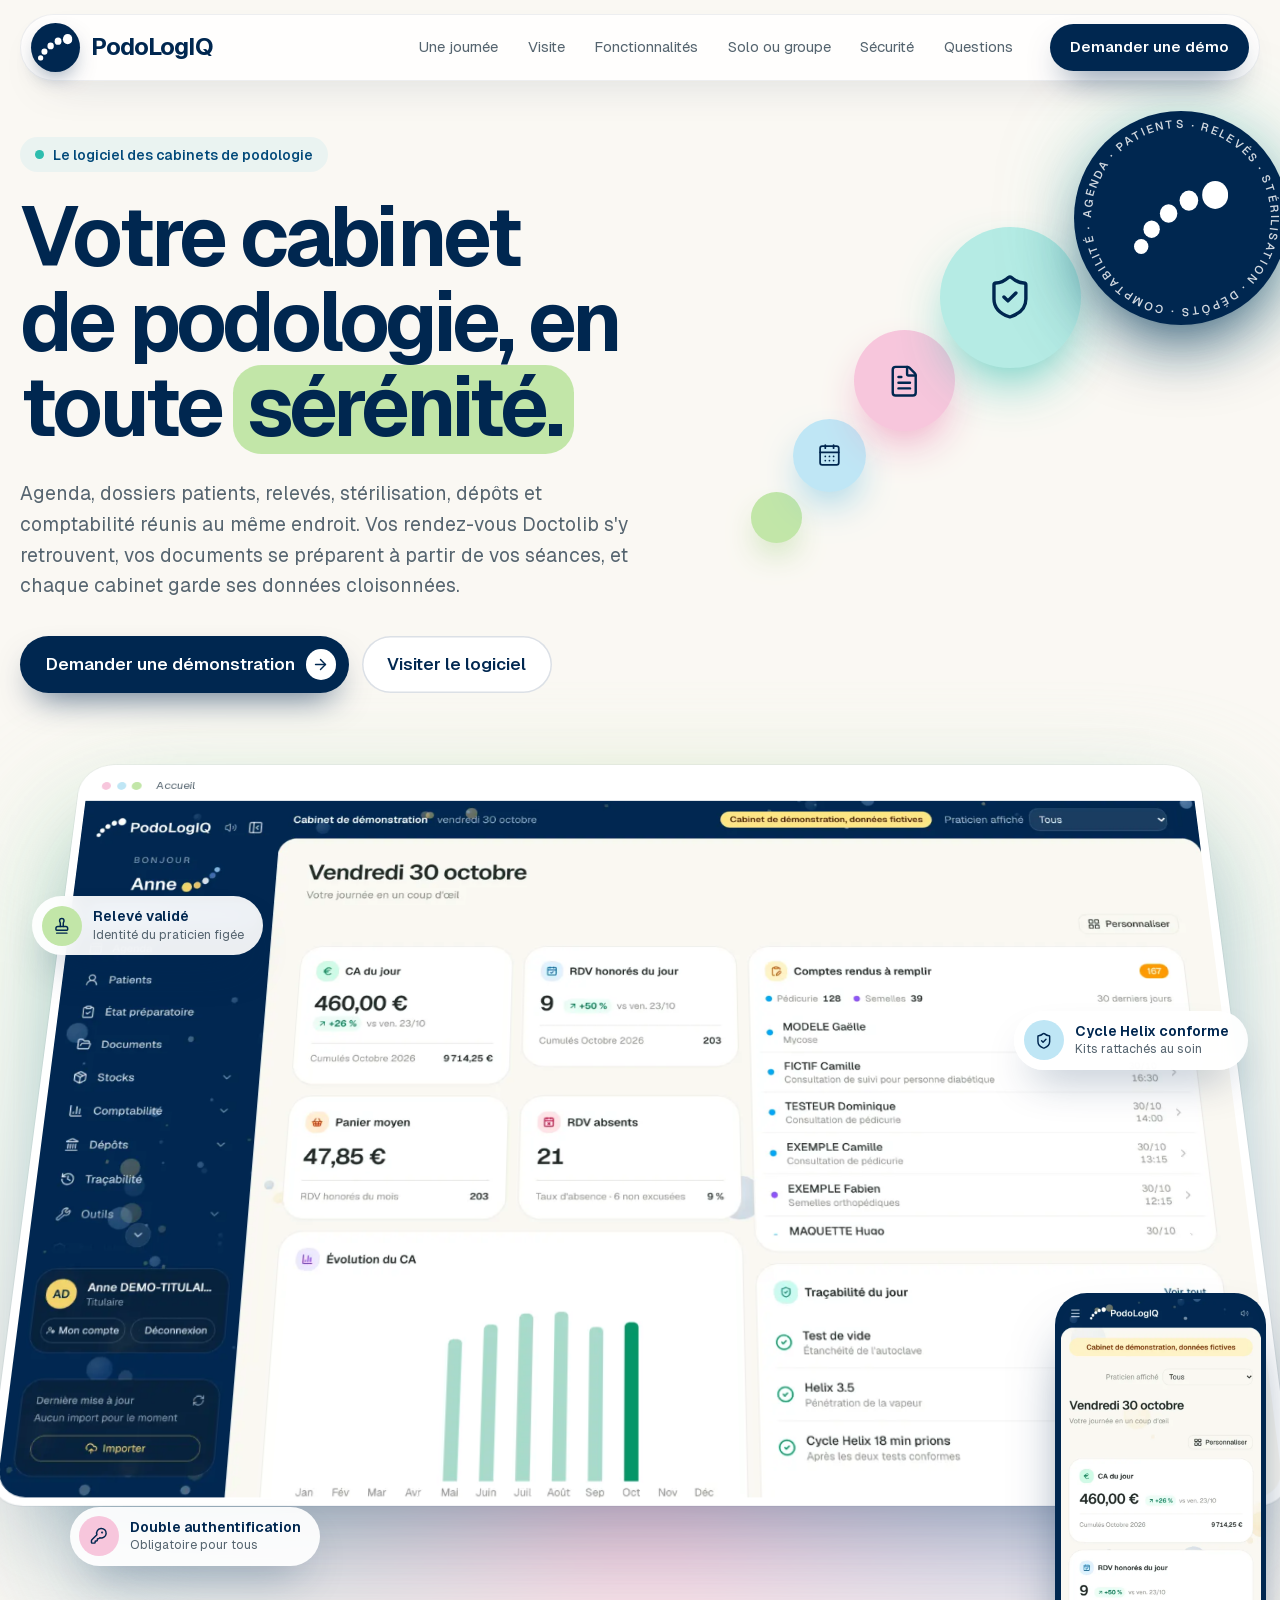
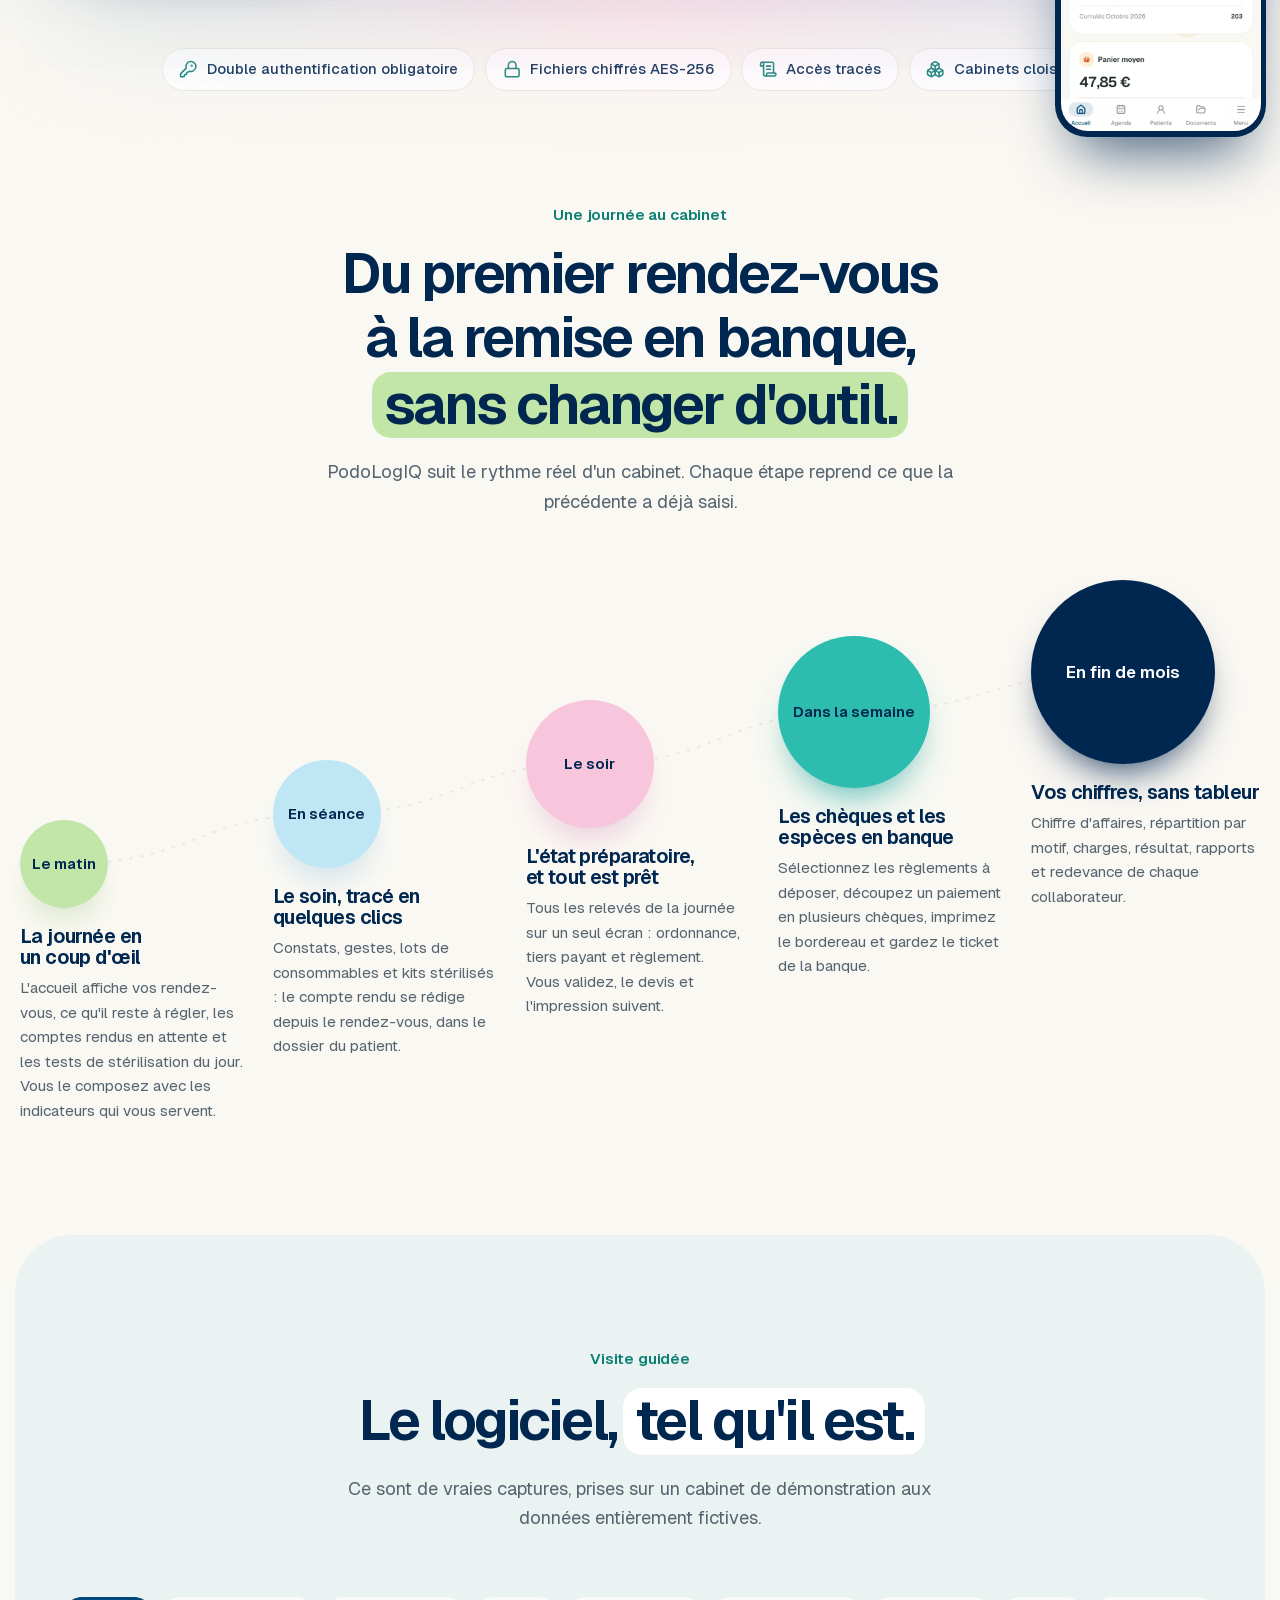
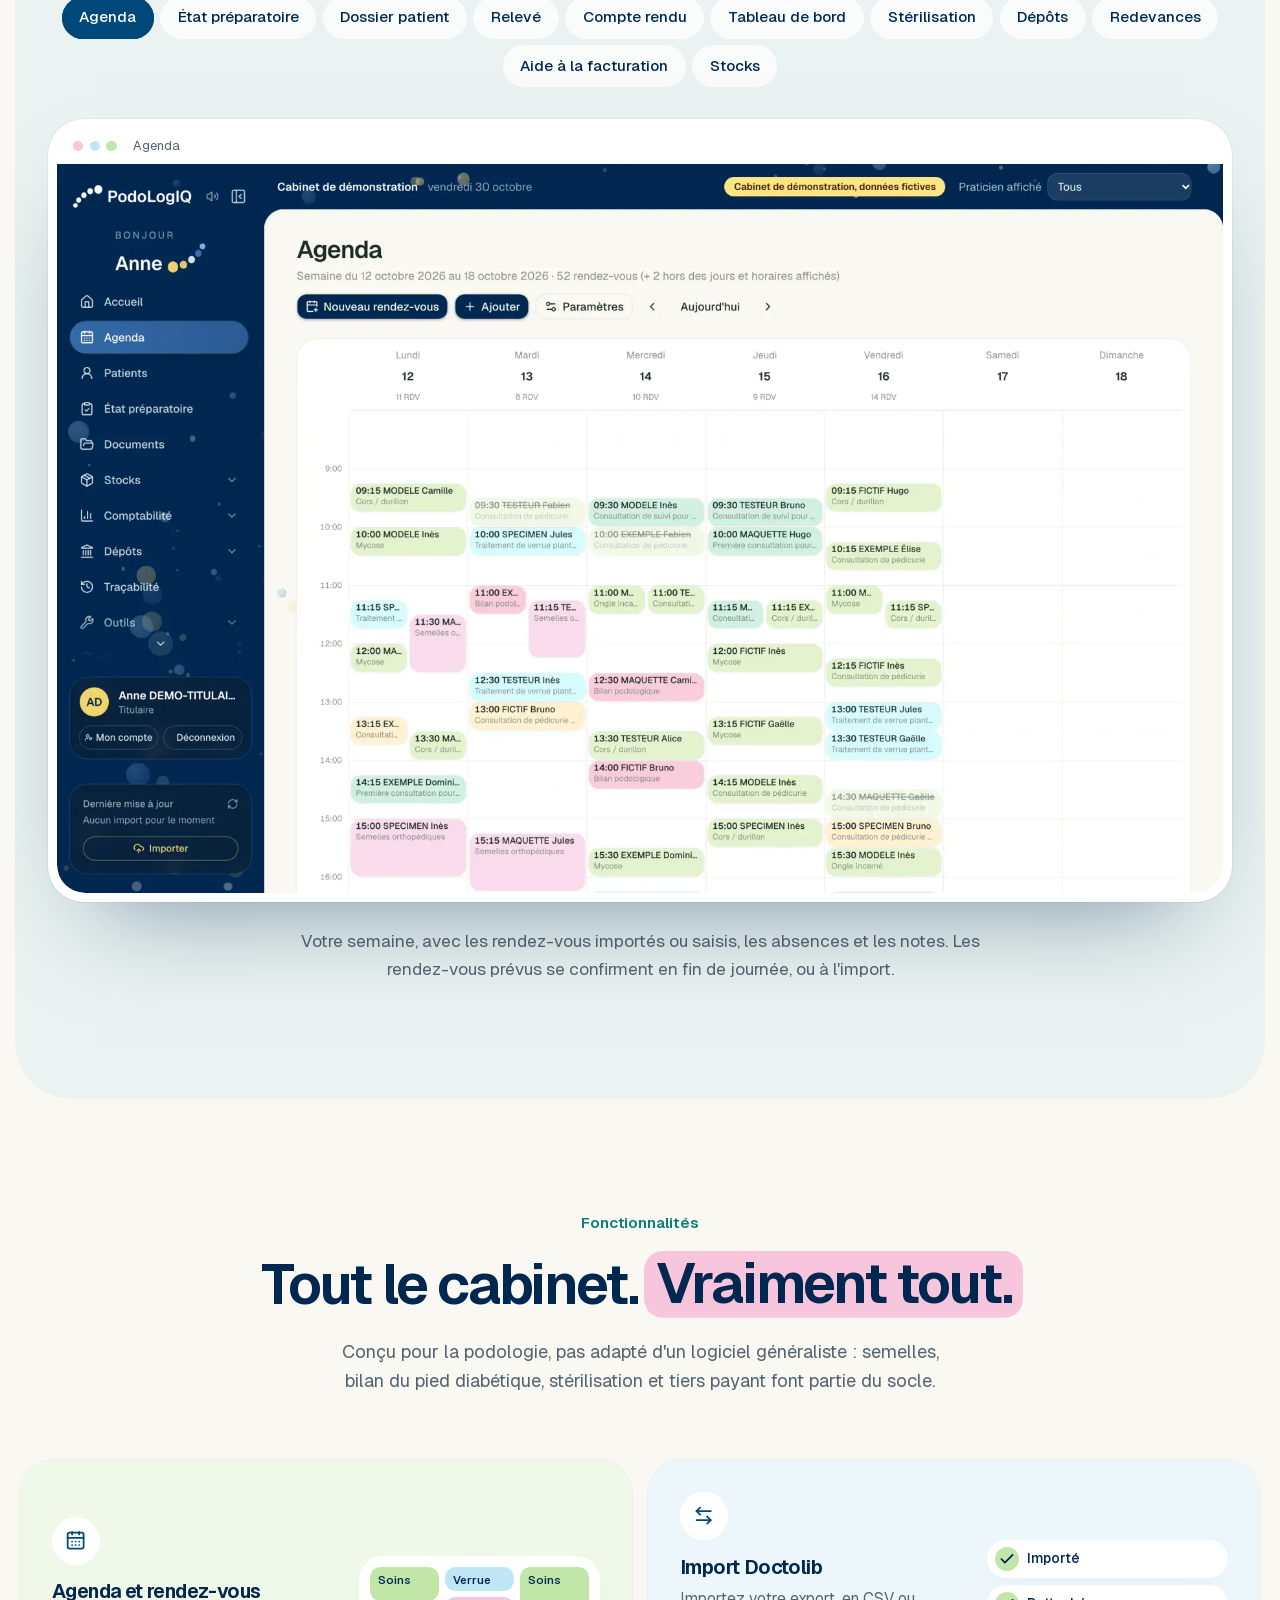
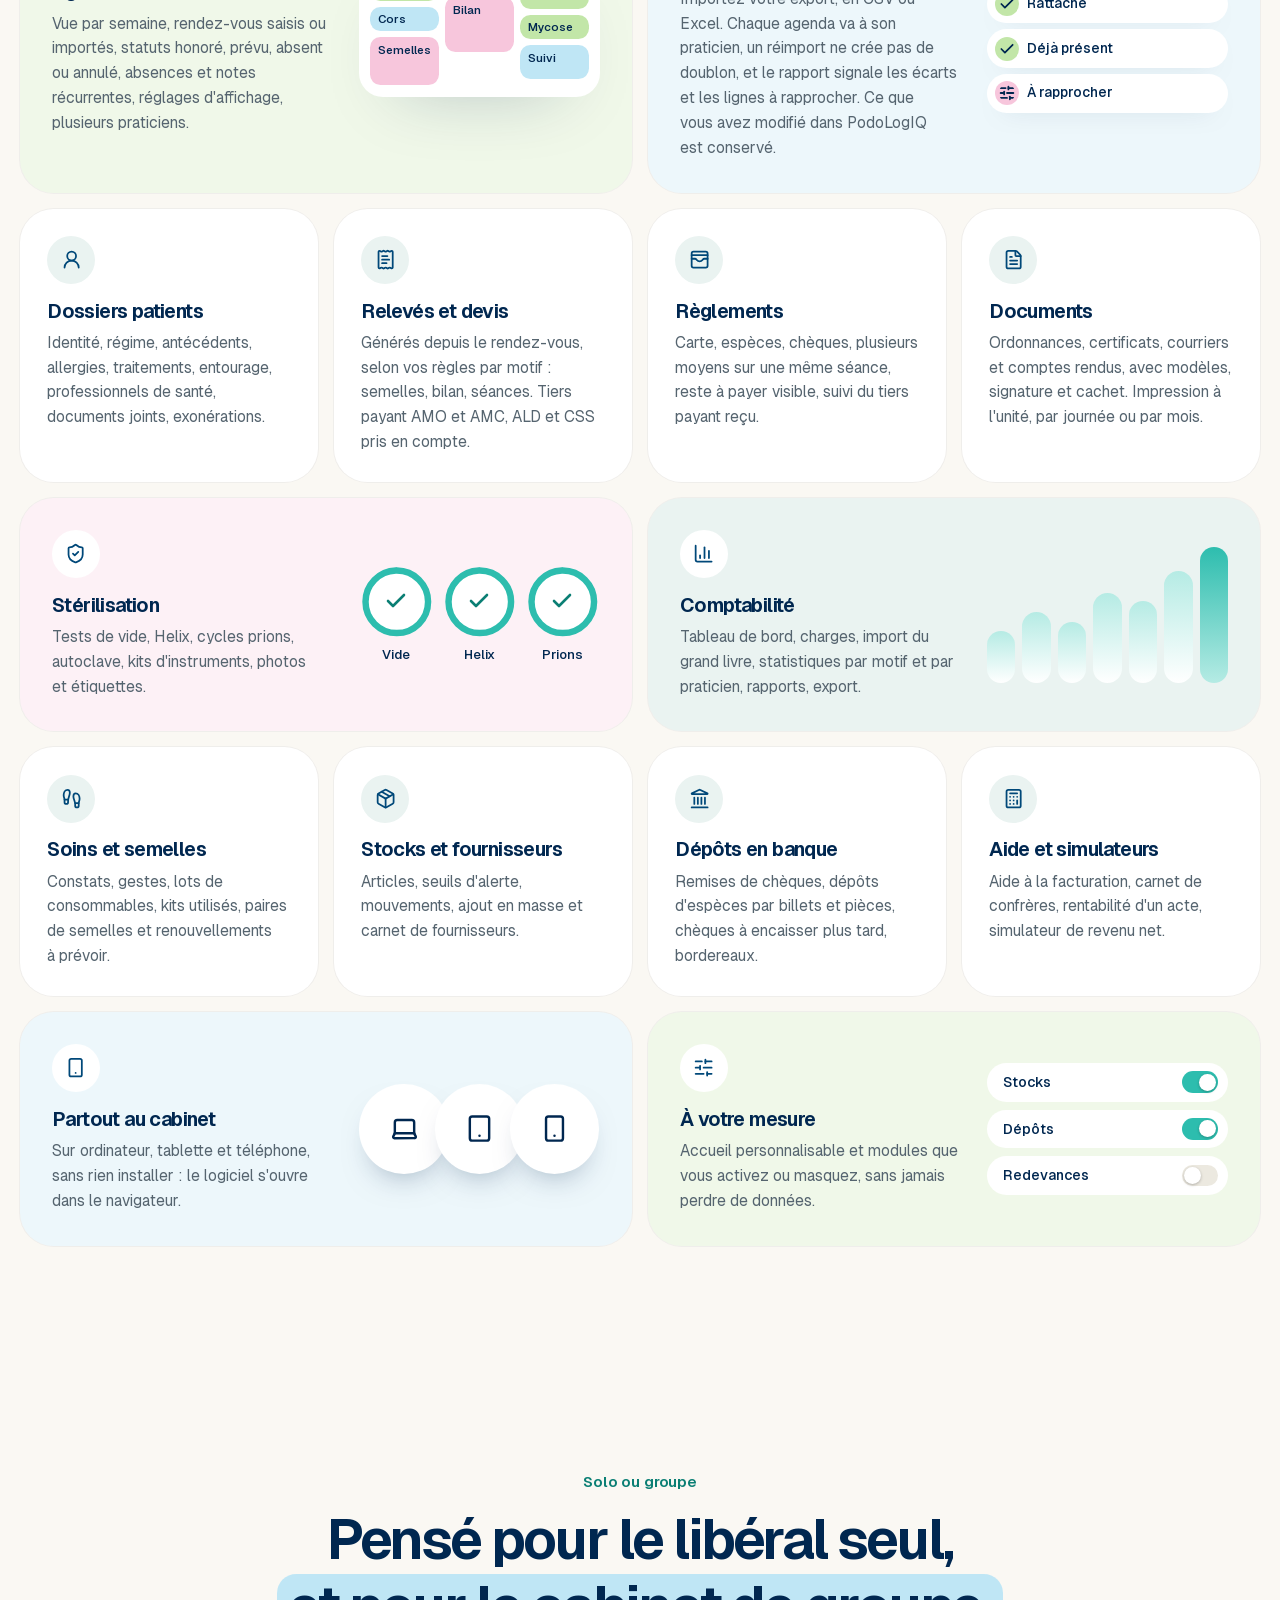
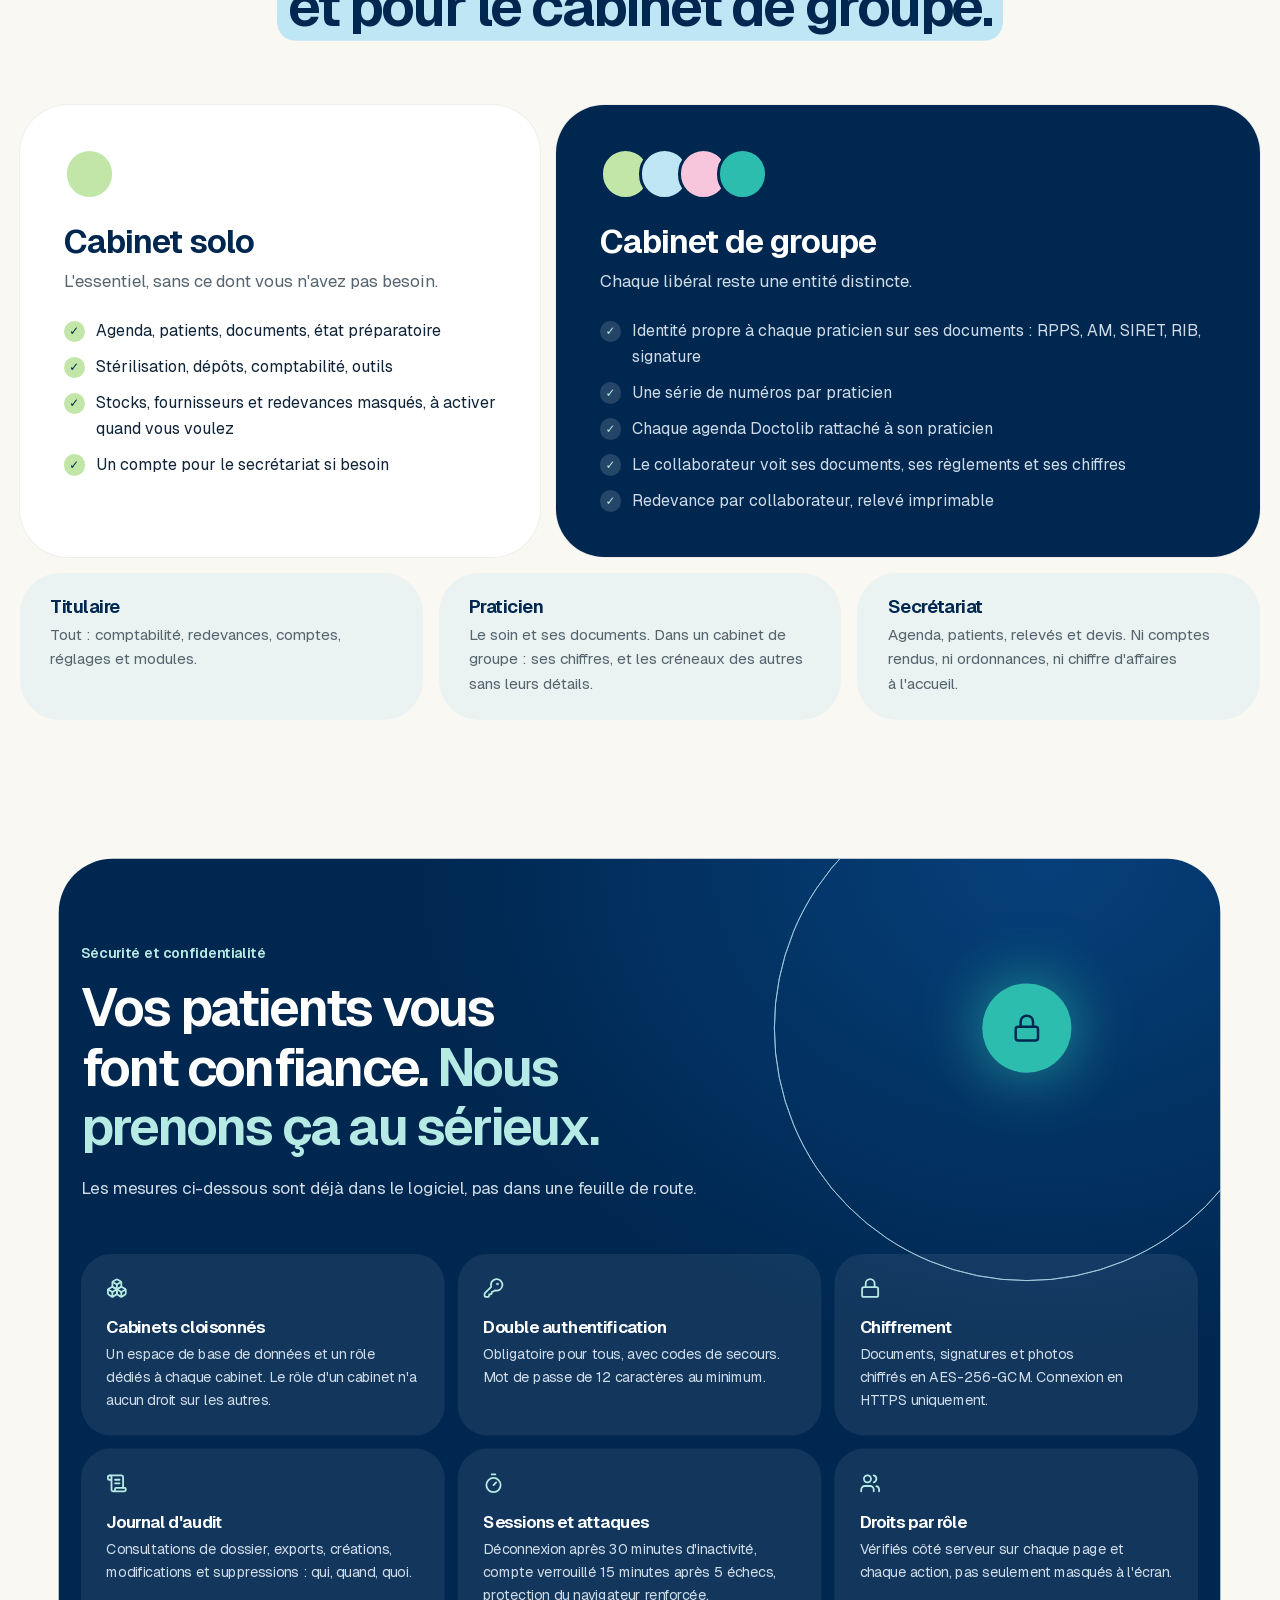
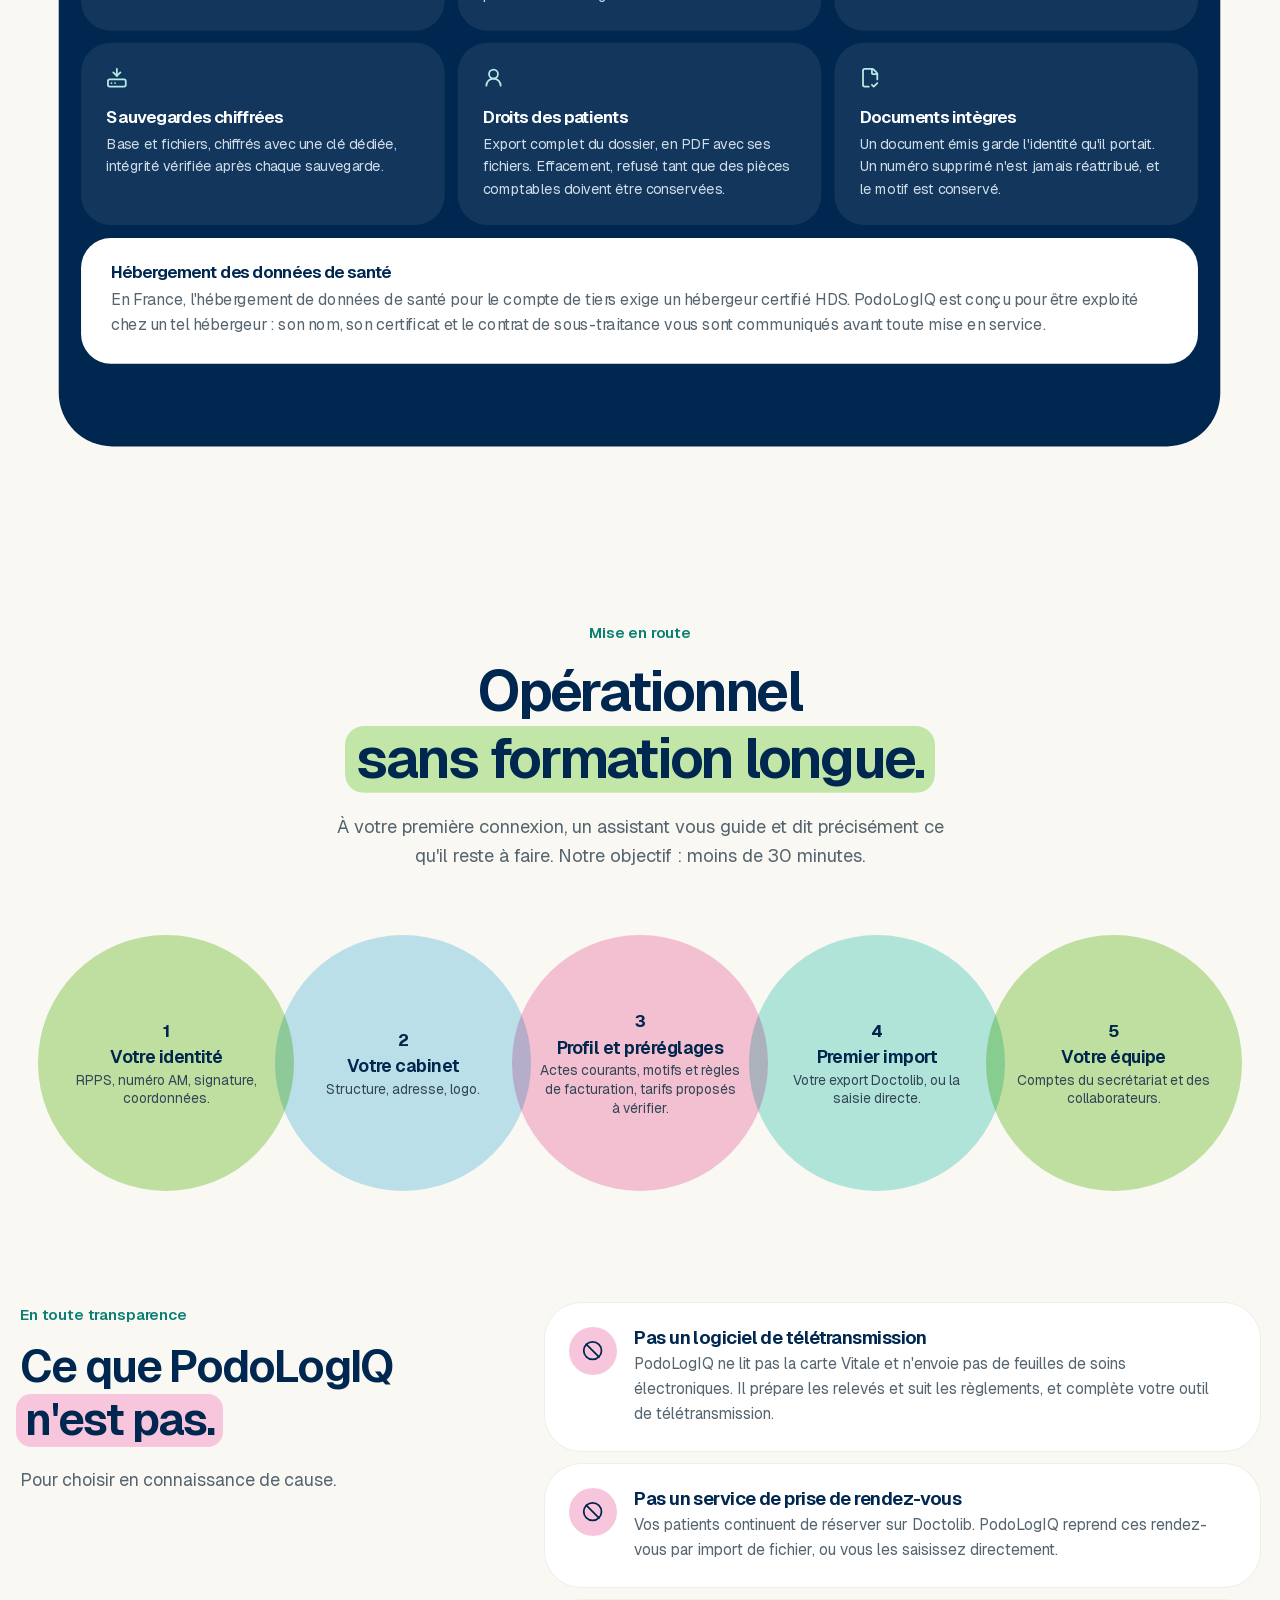
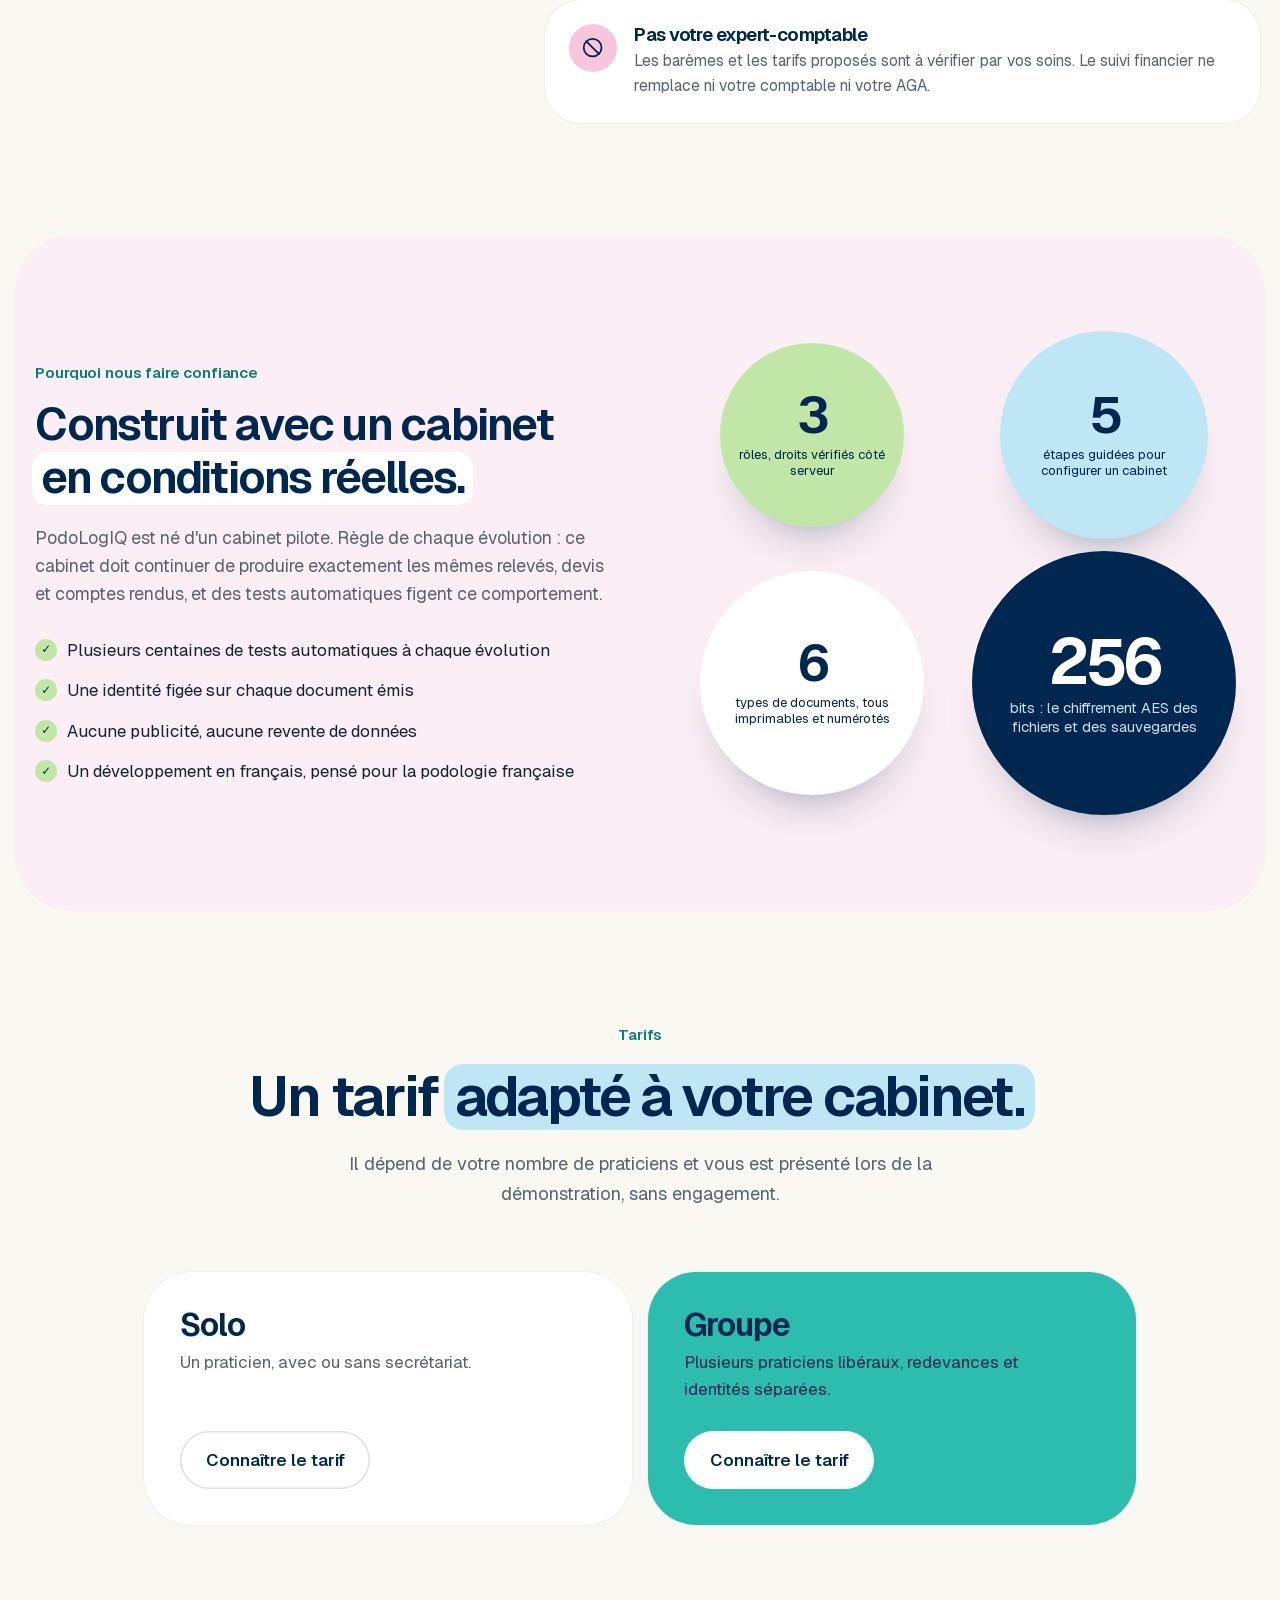
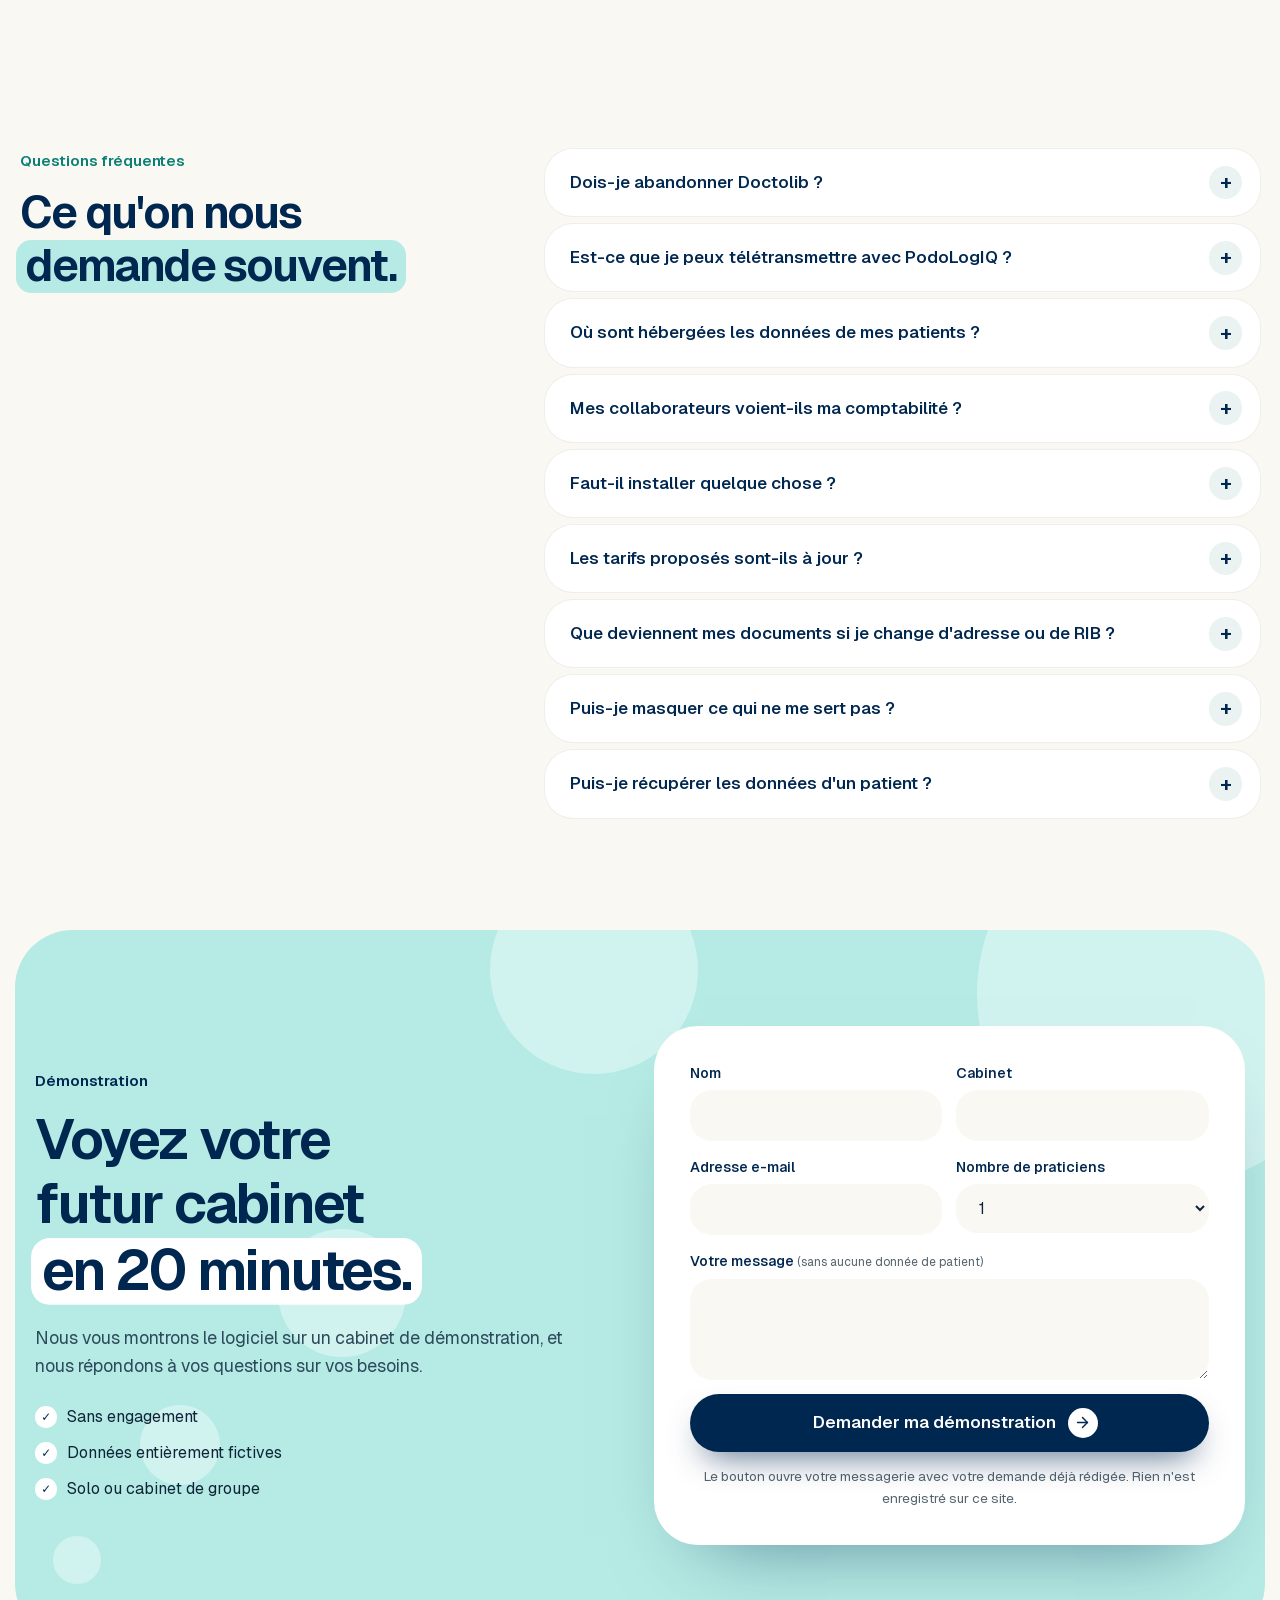
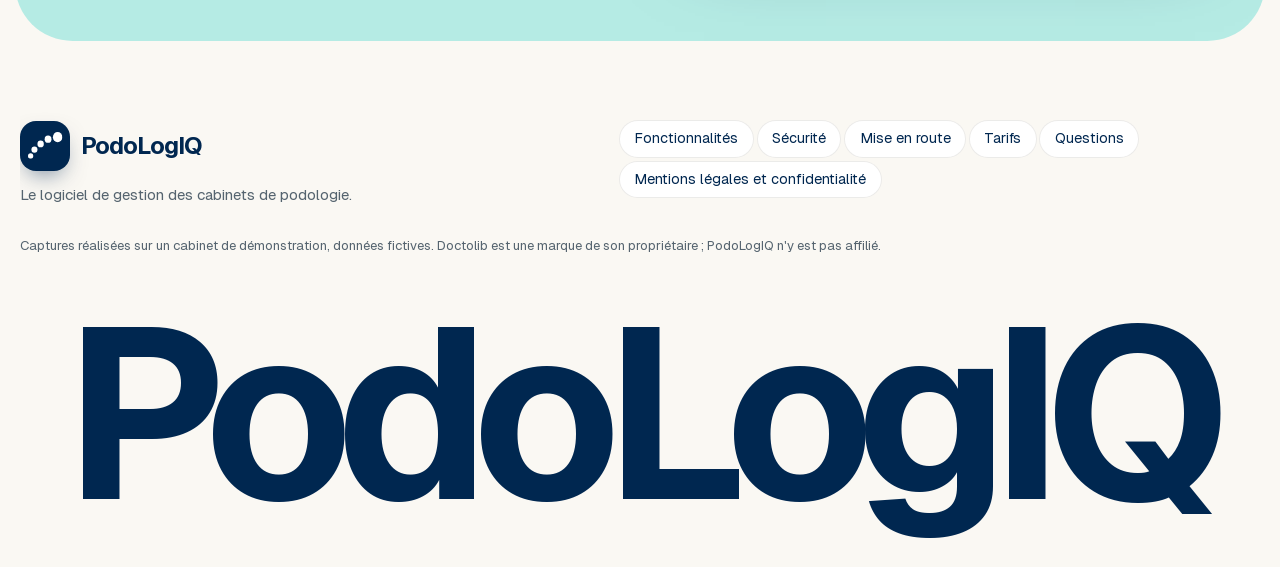
==== index.html @ acd8c9ea "Vitrine PodoLogIQ Co-Authored-By: Claude Opus 5.5 <noreply@anthropic.com>" ====
<!DOCTYPE html>
<html lang="fr">
<head>
  <meta charset="utf-8">
  <meta name="viewport" content="width=device-width, initial-scale=1, viewport-fit=cover">
  <title>PodoLogIQ · Le logiciel de gestion des cabinets de podologie</title>
  <meta name="description" content="Agenda, dossiers patients, relevés d'honoraires, devis, stérilisation, dépôts en banque et comptabilité : PodoLogIQ réunit tout votre cabinet de podologie, seul ou en groupe, avec import des rendez-vous Doctolib.">
  <meta name="theme-color" content="#faf8f3">
  <meta property="og:type" content="website">
  <meta property="og:title" content="PodoLogIQ · Votre cabinet de podologie, en toute sérénité">
  <meta property="og:description" content="Agenda, dossiers patients, facturation, stérilisation, dépôts et comptabilité réunis au même endroit.">
  <meta property="og:image" content="assets/captures/tableau-de-bord.webp">
  <meta property="og:locale" content="fr_FR">
  <link rel="icon" href="assets/icone.png">
  <link rel="stylesheet" href="css/style.css">
  <script>document.documentElement.classList.add("js");</script>
  <script type="application/ld+json">
  {
    "@context": "https://schema.org",
    "@type": "SoftwareApplication",
    "name": "PodoLogIQ",
    "applicationCategory": "BusinessApplication",
    "operatingSystem": "Navigateur web",
    "inLanguage": "fr",
    "description": "Logiciel de gestion en ligne pour les cabinets de podologie : agenda, dossiers patients, facturation, stérilisation, dépôts et comptabilité."
  }
  </script>
</head>
<body>
  <svg class="sprite" aria-hidden="true"><symbol id="logo" viewBox="0 0 667 517"><ellipse cx="51" cy="464" rx="51" ry="53"/><ellipse cx="125" cy="341" rx="58" ry="62"/><ellipse cx="245" cy="230" rx="62" ry="66"/><ellipse cx="389" cy="139" rx="66" ry="71"/><ellipse cx="575" cy="99" rx="92" ry="99"/></symbol><symbol id="i-arrow-left-right" viewBox="0 0 24 24"><path d="M8 3 4 7l4 4"/><path d="M4 7h16"/><path d="m16 21 4-4-4-4"/><path d="M20 17H4"/></symbol><symbol id="i-arrow-right" viewBox="0 0 24 24"><path d="M5 12h14"/><path d="m12 5 7 7-7 7"/></symbol><symbol id="i-arrow-up" viewBox="0 0 24 24"><path d="m5 12 7-7 7 7"/><path d="M12 19V5"/></symbol><symbol id="i-ban" viewBox="0 0 24 24"><circle cx="12" cy="12" r="10"/><path d="M4.929 4.929 19.07 19.071"/></symbol><symbol id="i-boxes" viewBox="0 0 24 24"><path d="M2.97 12.92A2 2 0 0 0 2 14.63v3.24a2 2 0 0 0 .97 1.71l3 1.8a2 2 0 0 0 2.06 0L12 19v-5.5l-5-3-4.03 2.42Z"/><path d="m7 16.5-4.74-2.85"/><path d="m7 16.5 5-3"/><path d="M7 16.5v5.17"/><path d="M12 13.5V19l3.97 2.38a2 2 0 0 0 2.06 0l3-1.8a2 2 0 0 0 .97-1.71v-3.24a2 2 0 0 0-.97-1.71L17 10.5l-5 3Z"/><path d="m17 16.5-5-3"/><path d="m17 16.5 4.74-2.85"/><path d="M17 16.5v5.17"/><path d="M7.97 4.42A2 2 0 0 0 7 6.13v4.37l5 3 5-3V6.13a2 2 0 0 0-.97-1.71l-3-1.8a2 2 0 0 0-2.06 0l-3 1.8Z"/><path d="M12 8 7.26 5.15"/><path d="m12 8 4.74-2.85"/><path d="M12 13.5V8"/></symbol><symbol id="i-calculator" viewBox="0 0 24 24"><rect width="16" height="20" x="4" y="2" rx="2"/><line x1="8" x2="16" y1="6" y2="6"/><line x1="16" x2="16" y1="14" y2="18"/><path d="M16 10h.01"/><path d="M12 10h.01"/><path d="M8 10h.01"/><path d="M12 14h.01"/><path d="M8 14h.01"/><path d="M12 18h.01"/><path d="M8 18h.01"/></symbol><symbol id="i-calendar-days" viewBox="0 0 24 24"><path d="M8 2v3"/><path d="M16 2v3"/><rect x="3" y="3" width="18" height="18" rx="2"/><path d="M3 9h18"/><path d="M8 13h.01"/><path d="M12 13h.01"/><path d="M16 13h.01"/><path d="M8 17h.01"/><path d="M12 17h.01"/><path d="M16 17h.01"/></symbol><symbol id="i-chart-column" viewBox="0 0 24 24"><path d="M3 3v16a2 2 0 0 0 2 2h16"/><path d="M18 17V9"/><path d="M13 17V5"/><path d="M8 17v-3"/></symbol><symbol id="i-check" viewBox="0 0 24 24"><path d="M20 6 9 17l-5-5"/></symbol><symbol id="i-file-check-2" viewBox="0 0 24 24"><path d="M10.5 22H6a2 2 0 0 1-2-2V4a2 2 0 0 1 2-2h8a2.4 2.4 0 0 1 1.706.706l3.588 3.588A2.4 2.4 0 0 1 20 8v6"/><path d="M14 2v5a1 1 0 0 0 1 1h5"/><path d="m14 20 2 2 4-4"/></symbol><symbol id="i-file-text" viewBox="0 0 24 24"><path d="M6 22a2 2 0 0 1-2-2V4a2 2 0 0 1 2-2h8a2.4 2.4 0 0 1 1.704.706l3.588 3.588A2.4 2.4 0 0 1 20 8v12a2 2 0 0 1-2 2z"/><path d="M14 2v5a1 1 0 0 0 1 1h5"/><path d="M10 9H8"/><path d="M16 13H8"/><path d="M16 17H8"/></symbol><symbol id="i-footprints" viewBox="0 0 24 24"><path d="M4 16v-2.38C4 11.5 2.97 10.5 3 8c.03-2.72 1.49-6 4.5-6C9.37 2 10 3.8 10 5.5c0 3.11-2 5.66-2 8.68V16a2 2 0 1 1-4 0Z"/><path d="M20 20v-2.38c0-2.12 1.03-3.12 1-5.62-.03-2.72-1.49-6-4.5-6C14.63 6 14 7.8 14 9.5c0 3.11 2 5.66 2 8.68V20a2 2 0 1 0 4 0Z"/><path d="M16 17h4"/><path d="M4 13h4"/></symbol><symbol id="i-hard-drive-download" viewBox="0 0 24 24"><path d="M12 2v8"/><path d="m16 6-4 4-4-4"/><rect width="20" height="8" x="2" y="14" rx="2"/><path d="M6 18h.01"/><path d="M10 18h.01"/></symbol><symbol id="i-key-round" viewBox="0 0 24 24"><path d="M2.586 17.414A2 2 0 0 0 2 18.828V21a1 1 0 0 0 1 1h3a1 1 0 0 0 1-1v-1a1 1 0 0 1 1-1h1a1 1 0 0 0 1-1v-1a1 1 0 0 1 1-1h.172a2 2 0 0 0 1.414-.586l.814-.814a6.5 6.5 0 1 0-4-4z"/><circle cx="16.5" cy="7.5" r=".5" fill="currentColor"/></symbol><symbol id="i-landmark" viewBox="0 0 24 24"><path d="M10 18v-7"/><path d="M11.119 2.205a2 2 0 0 1 1.762 0l7.84 3.846A.5.5 0 0 1 20.5 7h-17a.5.5 0 0 1-.22-.949z"/><path d="M14 18v-7"/><path d="M18 18v-7"/><path d="M3 22h18"/><path d="M6 18v-7"/></symbol><symbol id="i-laptop" viewBox="0 0 24 24"><path d="M18 5a2 2 0 0 1 2 2v8.526a2 2 0 0 0 .212.897l1.068 2.127a1 1 0 0 1-.9 1.45H3.62a1 1 0 0 1-.9-1.45l1.068-2.127A2 2 0 0 0 4 15.526V7a2 2 0 0 1 2-2z"/><path d="M20.054 15.987H3.946"/></symbol><symbol id="i-lock" viewBox="0 0 24 24"><rect width="18" height="11" x="3" y="11" rx="2" ry="2"/><path d="M7 11V7a5 5 0 0 1 10 0v4"/></symbol><symbol id="i-package" viewBox="0 0 24 24"><path d="M11 21.73a2 2 0 0 0 2 0l7-4A2 2 0 0 0 21 16V8a2 2 0 0 0-1-1.73l-7-4a2 2 0 0 0-2 0l-7 4A2 2 0 0 0 3 8v8a2 2 0 0 0 1 1.73z"/><path d="M12 22V12"/><polyline points="3.29 7 12 12 20.71 7"/><path d="m7.5 4.27 9 5.15"/></symbol><symbol id="i-receipt-text" viewBox="0 0 24 24"><path d="M13 16H8"/><path d="M14 8H8"/><path d="M16 12H8"/><path d="M4 3a1 1 0 0 1 1-1 1.3 1.3 0 0 1 .7.2l.933.6a1.3 1.3 0 0 0 1.4 0l.934-.6a1.3 1.3 0 0 1 1.4 0l.933.6a1.3 1.3 0 0 0 1.4 0l.933-.6a1.3 1.3 0 0 1 1.4 0l.934.6a1.3 1.3 0 0 0 1.4 0l.933-.6A1.3 1.3 0 0 1 19 2a1 1 0 0 1 1 1v18a1 1 0 0 1-1 1 1.3 1.3 0 0 1-.7-.2l-.933-.6a1.3 1.3 0 0 0-1.4 0l-.934.6a1.3 1.3 0 0 1-1.4 0l-.933-.6a1.3 1.3 0 0 0-1.4 0l-.933.6a1.3 1.3 0 0 1-1.4 0l-.934-.6a1.3 1.3 0 0 0-1.4 0l-.933.6a1.3 1.3 0 0 1-.7.2 1 1 0 0 1-1-1z"/></symbol><symbol id="i-scroll-text" viewBox="0 0 24 24"><path d="M15 12h-5"/><path d="M15 8h-5"/><path d="M19 17V5a2 2 0 0 0-2-2H4"/><path d="M8 21h12a2 2 0 0 0 2-2v-1a1 1 0 0 0-1-1H11a1 1 0 0 0-1 1v1a2 2 0 1 1-4 0V5a2 2 0 1 0-4 0v2a1 1 0 0 0 1 1h3"/></symbol><symbol id="i-shield-check" viewBox="0 0 24 24"><path d="M20 13c0 5-3.5 7.5-7.66 8.95a1 1 0 0 1-.67-.01C7.5 20.5 4 18 4 13V6a1 1 0 0 1 1-1c2 0 4.5-1.2 6.24-2.72a1.17 1.17 0 0 1 1.52 0C14.51 3.81 17 5 19 5a1 1 0 0 1 1 1z"/><path d="m9 12 2 2 4-4"/></symbol><symbol id="i-sliders-horizontal" viewBox="0 0 24 24"><path d="M10 5H3"/><path d="M12 19H3"/><path d="M14 3v4"/><path d="M16 17v4"/><path d="M21 12h-9"/><path d="M21 19h-5"/><path d="M21 5h-7"/><path d="M8 10v4"/><path d="M8 12H3"/></symbol><symbol id="i-smartphone" viewBox="0 0 24 24"><rect width="14" height="20" x="5" y="2" rx="2" ry="2"/><path d="M12 18h.01"/></symbol><symbol id="i-stamp" viewBox="0 0 24 24"><path d="M14 13V8.5C14 7 15 7 15 5a3 3 0 0 0-6 0c0 2 1 2 1 3.5V13"/><path d="M20 15.5a2.5 2.5 0 0 0-2.5-2.5h-11A2.5 2.5 0 0 0 4 15.5V17a1 1 0 0 0 1 1h14a1 1 0 0 0 1-1z"/><path d="M5 22h14"/></symbol><symbol id="i-tablet" viewBox="0 0 24 24"><rect width="16" height="20" x="4" y="2" rx="2" ry="2"/><line x1="12" x2="12.01" y1="18" y2="18"/></symbol><symbol id="i-timer" viewBox="0 0 24 24"><line x1="10" x2="14" y1="2" y2="2"/><line x1="12" x2="15" y1="14" y2="11"/><circle cx="12" cy="14" r="8"/></symbol><symbol id="i-user-round" viewBox="0 0 24 24"><circle cx="12" cy="8" r="5"/><path d="M20 21a8 8 0 0 0-16 0"/></symbol><symbol id="i-users" viewBox="0 0 24 24"><path d="M16 21v-2a4 4 0 0 0-4-4H6a4 4 0 0 0-4 4v2"/><path d="M16 3.128a4 4 0 0 1 0 7.744"/><path d="M22 21v-2a4 4 0 0 0-3-3.87"/><circle cx="9" cy="7" r="4"/></symbol><symbol id="i-wallet-cards" viewBox="0 0 24 24"><path d="M3 11h3.75a2 2 0 0 1 1.6.8l.45.6a4 4 0 0 0 6.4 0l.45-.6a2 2 0 0 1 1.6-.8H21"/><path d="M3 7h18"/><rect x="3" y="3" width="18" height="18" rx="2"/></symbol></svg>
  <a class="evitement" href="#contenu">Aller au contenu</a>
  <div class="halo-souris" aria-hidden="true"></div>

  <header class="entete">
    <nav class="nav" aria-label="Navigation principale">
      <a class="marque" href="#haut" aria-label="PodoLogIQ, haut de page">
        <span class="tuile"><svg aria-hidden="true"><use href="#logo"/></svg></span>
        <span class="marque-nom">PodoLogIQ</span>
      </a>
      <div class="nav-liens" id="menu">
        <a href="#journee">Une journée</a>
        <a href="#visite">Visite</a>
        <a href="#fonctionnalites">Fonctionnalités</a>
        <a href="#cabinets">Solo ou groupe</a>
        <a href="#securite">Sécurité</a>
        <a href="#faq">Questions</a>
      </div>
      <div class="nav-actions">
        <a class="lien-connexion" data-lien-application hidden>Se connecter</a>
        <a class="bouton bouton-principal bouton-petit" href="#contact">Demander une démo</a>
        <button class="burger" type="button" aria-label="Ouvrir le menu" aria-expanded="false" aria-controls="menu"><span></span><span></span></button>
      </div>
    </nav>
  </header>

  <main id="contenu">
    <section class="heros" id="haut">
      <div class="heros-haut">
        <div class="trajectoire" id="trajectoire" aria-hidden="true">
          <span class="point p1" style="--f:10;--v:.16"></span>
          <span class="point p2" style="--f:16;--v:.26"><svg class="ico"><use href="#i-calendar-days"/></svg></span>
          <span class="point p3" style="--f:22;--v:.34"><svg class="ico"><use href="#i-file-text"/></svg></span>
          <span class="point p4" style="--f:28;--v:.42"><svg class="ico"><use href="#i-shield-check"/></svg></span>
          <span class="point p5" style="--f:36;--v:.5">
            <svg class="anneau-texte" viewBox="0 0 200 200">
              <defs><path id="cercle-texte" d="M100 100 m-84 0 a84 84 0 1 1 168 0 a84 84 0 1 1 -168 0"/></defs>
              <text><textPath href="#cercle-texte" textLength="520">AGENDA · PATIENTS · RELEVÉS · STÉRILISATION · DÉPÔTS · COMPTABILITÉ ·</textPath></text>
            </svg>
            <svg class="logo-centre"><use href="#logo"/></svg>
          </span>
        </div>
        <div class="heros-texte">
          <p class="pastille"><span class="point-vif"></span>Le logiciel des cabinets de podologie</p>
          <h1>
            <span class="mot" style="--i:0">Votre</span>
            <span class="mot" style="--i:1">cabinet</span>
            <span class="mot" style="--i:2">de</span>
            <span class="mot" style="--i:3">podologie,</span>
            <span class="mot" style="--i:4">en</span>
            <span class="mot" style="--i:5">toute</span>
            <span class="mot" style="--i:6"><em>sérénité.</em></span>
          </h1>
          <p class="chapo">Agenda, dossiers patients, relevés, stérilisation, dépôts et comptabilité réunis au même endroit. Vos rendez-vous Doctolib s'y retrouvent, vos documents se préparent à partir de vos séances, et chaque cabinet garde ses données cloisonnées.</p>
          <div class="actions">
            <a class="bouton bouton-principal" href="#contact">Demander une démonstration <span class="rond-fleche" aria-hidden="true"><svg class="ico"><use href="#i-arrow-right"/></svg></span></a>
            <a class="bouton bouton-secondaire" href="#visite">Visiter le logiciel</a>
          </div>
        </div>
      </div>

      <div class="scene-heros" id="scene-heros">
        <div class="halo-fenetre" aria-hidden="true"></div>
        <figure class="fenetre">
          <div class="fenetre-barre" aria-hidden="true"><i></i><i></i><i></i><span>Accueil</span></div>
          <img src="assets/captures/accueil.webp" width="1800" height="1125" alt="Écran d'accueil de PodoLogIQ sur un cabinet de démonstration : chiffre d'affaires du jour, rendez-vous honorés, comptes rendus à remplir et traçabilité du jour." fetchpriority="high">
        </figure>
        <figure class="telephone">
          <img src="assets/captures/mobile.webp" width="600" height="1299" alt="PodoLogIQ affiché sur un téléphone." loading="lazy">
        </figure>
        <div class="flottant flottant-1" aria-hidden="true"><span class="flottant-ico vert"><svg class="ico"><use href="#i-stamp"/></svg></span><div><b>Relevé validé</b><small>Identité du praticien figée</small></div></div>
        <div class="flottant flottant-2" aria-hidden="true"><span class="flottant-ico ciel"><svg class="ico"><use href="#i-shield-check"/></svg></span><div><b>Cycle Helix conforme</b><small>Kits rattachés au soin</small></div></div>
        <div class="flottant flottant-3" aria-hidden="true"><span class="flottant-ico rose"><svg class="ico"><use href="#i-key-round"/></svg></span><div><b>Double authentification</b><small>Obligatoire pour tous</small></div></div>
      </div>

      <ul class="garanties revele">
        <li><svg class="ico"><use href="#i-key-round"/></svg>Double authentification obligatoire</li>
        <li><svg class="ico"><use href="#i-lock"/></svg>Fichiers chiffrés AES-256</li>
        <li><svg class="ico"><use href="#i-scroll-text"/></svg>Accès tracés</li>
        <li><svg class="ico"><use href="#i-boxes"/></svg>Cabinets cloisonnés</li>
      </ul>
    </section>

    <section class="section" id="journee">
      <header class="titre-section revele" style="--surligne:var(--vert)">
        <p class="surtitre">Une journée au cabinet</p>
        <h2>Du premier rendez-vous à la remise en banque, <em>sans changer d'outil.</em></h2>
        <p>PodoLogIQ suit le rythme réel d'un cabinet. Chaque étape reprend ce que la précédente a déjà saisi.</p>
      </header>
      <div class="frise-cadre">
        <svg class="frise-trace" id="frise-trace" aria-hidden="true"><path class="trace-fond"/><path class="trace-vive" pathLength="1"/></svg>
        <ol class="frise" id="frise">
          <li class="revele" style="--d:5.5rem;--decal:15rem;--c:var(--vert)"><span class="rond">Le matin</span><h3>La journée en un coup d'œil</h3><p>L'accueil affiche vos rendez-vous, ce qu'il reste à régler, les comptes rendus en attente et les tests de stérilisation du jour. Vous le composez avec les indicateurs qui vous servent.</p></li>
          <li class="revele" style="--d:6.75rem;--decal:11.25rem;--c:var(--ciel)"><span class="rond">En séance</span><h3>Le soin, tracé en quelques clics</h3><p>Constats, gestes, lots de consommables et kits stérilisés : le compte rendu se rédige depuis le rendez-vous, dans le dossier du patient.</p></li>
          <li class="revele" style="--d:8rem;--decal:7.5rem;--c:var(--rose)"><span class="rond">Le soir</span><h3>L'état préparatoire, et tout est prêt</h3><p>Tous les relevés de la journée sur un seul écran : ordonnance, tiers payant et règlement. Vous validez, le devis et l'impression suivent.</p></li>
          <li class="revele" style="--d:9.5rem;--decal:3.5rem;--c:var(--turquoise)"><span class="rond">Dans la semaine</span><h3>Les chèques et les espèces en banque</h3><p>Sélectionnez les règlements à déposer, découpez un paiement en plusieurs chèques, imprimez le bordereau et gardez le ticket de la banque.</p></li>
          <li class="revele fin" style="--d:11.5rem;--decal:0rem;--c:var(--marine)"><span class="rond">En fin de mois</span><h3>Vos chiffres, sans tableur</h3><p>Chiffre d'affaires, répartition par motif, charges, résultat, rapports et redevance de chaque collaborateur.</p></li>
        </ol>
      </div>
    </section>

    <section class="feuille feuille-menthe" id="visite">
      <div class="section">
        <header class="titre-section revele" style="--surligne:#fff">
          <p class="surtitre">Visite guidée</p>
          <h2>Le logiciel, <em>tel qu'il est.</em></h2>
          <p>Ce sont de vraies captures, prises sur un cabinet de démonstration aux données entièrement fictives.</p>
        </header>
        <div class="visite revele" data-visite>
          <div class="visite-onglets" role="tablist" aria-label="Écrans de PodoLogIQ">
            <button role="tab" type="button" data-image="agenda" data-titre="Agenda" data-texte="Votre semaine, avec les rendez-vous importés ou saisis, les absences et les notes. Les rendez-vous prévus se confirment en fin de journée, ou à l'import.">Agenda</button>
            <button role="tab" type="button" data-image="preparation" data-titre="État préparatoire" data-texte="Le cœur de la fin de journée : actes, ordonnance, tiers payant, règlement et récapitulatif des encaissements.">État préparatoire</button>
            <button role="tab" type="button" data-image="patient" data-titre="Dossier patient" data-texte="Identité, historique de podologie et de pédicurie, profil clinique, documents joints et export complet du dossier.">Dossier patient</button>
            <button role="tab" type="button" data-image="releve" data-titre="Relevé d'honoraires" data-texte="Un relevé clair, à l'identité du praticien qui a soigné, conservée telle quelle même si ses coordonnées changent ensuite.">Relevé</button>
            <button role="tab" type="button" data-image="compte-rendu" data-titre="Compte rendu" data-texte="Rédigé à partir du soin ou de la paire de semelles, prêt à imprimer ou à joindre au dossier.">Compte rendu</button>
            <button role="tab" type="button" data-image="tableau-de-bord" data-titre="Tableau de bord" data-texte="Chiffre d'affaires du cabinet, de chaque praticien, redevances, résultat, évolution sur l'année.">Tableau de bord</button>
            <button role="tab" type="button" data-image="tracabilite" data-titre="Stérilisation" data-texte="Tests de vide, Helix et cycles prions, kits d'instruments et étiquettes : une traçabilité complète, reliée aux soins.">Stérilisation</button>
            <button role="tab" type="button" data-image="depots" data-titre="Dépôts en banque" data-texte="Les règlements à déposer, la remise, le bordereau et le ticket : un règlement déposé ne se modifie plus.">Dépôts</button>
            <button role="tab" type="button" data-image="redevances" data-titre="Redevances" data-texte="La redevance de chaque collaborateur, à son taux, avec un relevé imprimable.">Redevances</button>
            <button role="tab" type="button" data-image="aide" data-titre="Aide à la facturation" data-texte="Motif, ordonnance, taux, ALD et CSS : le code, la base de remboursement et ce qui reste à régler par le patient.">Aide à la facturation</button>
            <button role="tab" type="button" data-image="stocks" data-titre="Stocks" data-texte="Articles, quantités, seuils d'alerte et mouvements, avec les fiches de vos fournisseurs.">Stocks</button>
          </div>
          <figure class="fenetre">
            <div class="fenetre-barre" aria-hidden="true"><i></i><i></i><i></i><span data-visite-titre>Agenda</span></div>
            <div class="visite-images" data-visite-images>
              <img src="assets/captures/agenda.webp" width="1800" height="1125" alt="Agenda de PodoLogIQ sur un cabinet de démonstration, données fictives." loading="lazy">
            </div>
          </figure>
          <p class="visite-texte" data-visite-texte aria-live="polite">Votre semaine, avec les rendez-vous importés ou saisis, les absences et les notes. Les rendez-vous prévus se confirment en fin de journée, ou à l'import.</p>
        </div>
      </div>
    </section>

    <section class="section" id="fonctionnalites">
      <header class="titre-section revele" style="--surligne:var(--rose)">
        <p class="surtitre">Fonctionnalités</p>
        <h2>Tout le cabinet. <em>Vraiment tout.</em></h2>
        <p>Conçu pour la podologie, pas adapté d'un logiciel généraliste : semelles, bilan du pied diabétique, stérilisation et tiers payant font partie du socle.</p>
      </header>
      <div class="bento">
        <article class="carte large teinte-vert revele">
          <div class="carte-texte"><span class="icone"><svg class="ico"><use href="#i-calendar-days"/></svg></span><h3>Agenda et rendez-vous</h3><p>Vue par semaine, rendez-vous saisis ou importés, statuts honoré, prévu, absent ou annulé, absences et notes récurrentes, réglages d'affichage, plusieurs praticiens.</p></div>
          <div class="mini mini-agenda" aria-hidden="true">
            <div><i class="c-vert" style="--n:0;height:2.1rem">Soins</i><i class="c-ciel" style="--n:3;height:1.5rem">Cors</i><i class="c-rose" style="--n:6;height:3rem">Semelles</i></div>
            <div><i class="c-ciel" style="--n:1;height:1.5rem">Verrue</i><i class="c-rose" style="--n:4;height:3.4rem">Bilan</i></div>
            <div><i class="c-vert" style="--n:2;height:2.6rem">Soins</i><i class="c-vert" style="--n:5;height:1.5rem">Mycose</i><i class="c-ciel" style="--n:7;height:2.1rem">Suivi</i></div>
          </div>
        </article>
        <article class="carte large teinte-ciel revele">
          <div class="carte-texte"><span class="icone"><svg class="ico"><use href="#i-arrow-left-right"/></svg></span><h3>Import Doctolib</h3><p>Importez votre export, en CSV ou Excel. Chaque agenda va à son praticien, un réimport ne crée pas de doublon, et le rapport signale les écarts et les lignes à rapprocher. Ce que vous avez modifié dans PodoLogIQ est conservé.</p></div>
          <div class="mini mini-import" aria-hidden="true">
            <span style="--n:0"><svg class="ico"><use href="#i-check"/></svg>Importé</span>
            <span style="--n:2"><svg class="ico"><use href="#i-check"/></svg>Rattaché</span>
            <span style="--n:4"><svg class="ico"><use href="#i-check"/></svg>Déjà présent</span>
            <span style="--n:6" class="a-voir"><svg class="ico"><use href="#i-sliders-horizontal"/></svg>À rapprocher</span>
          </div>
        </article>

        <article class="carte revele"><span class="icone"><svg class="ico"><use href="#i-user-round"/></svg></span><h3>Dossiers patients</h3><p>Identité, régime, antécédents, allergies, traitements, entourage, professionnels de santé, documents joints, exonérations.</p></article>
        <article class="carte revele"><span class="icone"><svg class="ico"><use href="#i-receipt-text"/></svg></span><h3>Relevés et devis</h3><p>Générés depuis le rendez-vous, selon vos règles par motif : semelles, bilan, séances. Tiers payant AMO et AMC, ALD et CSS pris en compte.</p></article>
        <article class="carte revele"><span class="icone"><svg class="ico"><use href="#i-wallet-cards"/></svg></span><h3>Règlements</h3><p>Carte, espèces, chèques, plusieurs moyens sur une même séance, reste à payer visible, suivi du tiers payant reçu.</p></article>
        <article class="carte revele"><span class="icone"><svg class="ico"><use href="#i-file-text"/></svg></span><h3>Documents</h3><p>Ordonnances, certificats, courriers et comptes rendus, avec modèles, signature et cachet. Impression à l'unité, par journée ou par mois.</p></article>

        <article class="carte large teinte-rose revele">
          <div class="carte-texte"><span class="icone"><svg class="ico"><use href="#i-shield-check"/></svg></span><h3>Stérilisation</h3><p>Tests de vide, Helix, cycles prions, autoclave, kits d'instruments, photos et étiquettes.</p></div>
          <div class="mini mini-anneaux" aria-hidden="true">
            <span style="--n:0"><svg viewBox="0 0 40 40"><circle cx="20" cy="20" r="17" pathLength="1"/></svg><svg class="ico"><use href="#i-check"/></svg><small>Vide</small></span>
            <span style="--n:3"><svg viewBox="0 0 40 40"><circle cx="20" cy="20" r="17" pathLength="1"/></svg><svg class="ico"><use href="#i-check"/></svg><small>Helix</small></span>
            <span style="--n:6"><svg viewBox="0 0 40 40"><circle cx="20" cy="20" r="17" pathLength="1"/></svg><svg class="ico"><use href="#i-check"/></svg><small>Prions</small></span>
          </div>
        </article>
        <article class="carte large teinte-creme revele">
          <div class="carte-texte"><span class="icone"><svg class="ico"><use href="#i-chart-column"/></svg></span><h3>Comptabilité</h3><p>Tableau de bord, charges, import du grand livre, statistiques par motif et par praticien, rapports, export.</p></div>
          <div class="mini mini-barres" aria-hidden="true">
            <i style="--n:0;height:38%"></i><i style="--n:1;height:52%"></i><i style="--n:2;height:45%"></i><i style="--n:3;height:66%"></i><i style="--n:4;height:60%"></i><i style="--n:5;height:82%"></i><i class="vive" style="--n:6;height:100%"></i>
          </div>
        </article>

        <article class="carte revele"><span class="icone"><svg class="ico"><use href="#i-footprints"/></svg></span><h3>Soins et semelles</h3><p>Constats, gestes, lots de consommables, kits utilisés, paires de semelles et renouvellements à prévoir.</p></article>
        <article class="carte revele"><span class="icone"><svg class="ico"><use href="#i-package"/></svg></span><h3>Stocks et fournisseurs</h3><p>Articles, seuils d'alerte, mouvements, ajout en masse et carnet de fournisseurs.</p></article>
        <article class="carte revele"><span class="icone"><svg class="ico"><use href="#i-landmark"/></svg></span><h3>Dépôts en banque</h3><p>Remises de chèques, dépôts d'espèces par billets et pièces, chèques à encaisser plus tard, bordereaux.</p></article>
        <article class="carte revele"><span class="icone"><svg class="ico"><use href="#i-calculator"/></svg></span><h3>Aide et simulateurs</h3><p>Aide à la facturation, carnet de confrères, rentabilité d'un acte, simulateur de revenu net.</p></article>

        <article class="carte large teinte-ciel revele">
          <div class="carte-texte"><span class="icone"><svg class="ico"><use href="#i-smartphone"/></svg></span><h3>Partout au cabinet</h3><p>Sur ordinateur, tablette et téléphone, sans rien installer : le logiciel s'ouvre dans le navigateur.</p></div>
          <div class="mini mini-appareils" aria-hidden="true">
            <span style="--n:0"><svg class="ico"><use href="#i-laptop"/></svg></span><span style="--n:2"><svg class="ico"><use href="#i-tablet"/></svg></span><span style="--n:4"><svg class="ico"><use href="#i-smartphone"/></svg></span>
          </div>
        </article>
        <article class="carte large teinte-vert revele">
          <div class="carte-texte"><span class="icone"><svg class="ico"><use href="#i-sliders-horizontal"/></svg></span><h3>À votre mesure</h3><p>Accueil personnalisable et modules que vous activez ou masquez, sans jamais perdre de données.</p></div>
          <div class="mini mini-modules" aria-hidden="true">
            <span>Stocks<i class="actif"></i></span><span>Dépôts<i class="actif"></i></span><span>Redevances<i></i></span>
          </div>
        </article>
      </div>
    </section>

    <section class="section" id="cabinets">
      <header class="titre-section revele" style="--surligne:var(--ciel)">
        <p class="surtitre">Solo ou groupe</p>
        <h2>Pensé pour le libéral seul, <em>et pour le cabinet de groupe.</em></h2>
      </header>
      <div class="duo">
        <article class="offre offre-solo revele">
          <div class="offre-points" aria-hidden="true"><i></i></div>
          <h3>Cabinet solo</h3>
          <p class="offre-chapo">L'essentiel, sans ce dont vous n'avez pas besoin.</p>
          <ul class="coches">
            <li>Agenda, patients, documents, état préparatoire</li>
            <li>Stérilisation, dépôts, comptabilité, outils</li>
            <li>Stocks, fournisseurs et redevances masqués, à activer quand vous voulez</li>
            <li>Un compte pour le secrétariat si besoin</li>
          </ul>
        </article>
        <article class="offre offre-groupe revele">
          <div class="offre-points" aria-hidden="true"><i></i><i></i><i></i><i></i></div>
          <h3>Cabinet de groupe</h3>
          <p class="offre-chapo">Chaque libéral reste une entité distincte.</p>
          <ul class="coches">
            <li>Identité propre à chaque praticien sur ses documents : RPPS, AM, SIRET, RIB, signature</li>
            <li>Une série de numéros par praticien</li>
            <li>Chaque agenda Doctolib rattaché à son praticien</li>
            <li>Le collaborateur voit ses documents, ses règlements et ses chiffres</li>
            <li>Redevance par collaborateur, relevé imprimable</li>
          </ul>
        </article>
      </div>
      <div class="roles">
        <div class="revele"><h3>Titulaire</h3><p>Tout : comptabilité, redevances, comptes, réglages et modules.</p></div>
        <div class="revele"><h3>Praticien</h3><p>Le soin et ses documents. Dans un cabinet de groupe : ses chiffres, et les créneaux des autres sans leurs détails.</p></div>
        <div class="revele"><h3>Secrétariat</h3><p>Agenda, patients, relevés et devis. Ni comptes rendus, ni ordonnances, ni chiffre d'affaires à l'accueil.</p></div>
      </div>
    </section>

    <section class="securite" id="securite">
      <div class="securite-panneau" id="securite-panneau">
        <div class="ondes" aria-hidden="true">
          <i></i><i></i><i></i><i></i>
          <span class="ondes-coeur"><svg class="ico"><use href="#i-lock"/></svg></span>
        </div>
        <header class="securite-titre revele">
          <p class="surtitre">Sécurité et confidentialité</p>
          <h2>Vos patients vous font confiance. <span class="clair">Nous prenons ça au sérieux.</span></h2>
          <p>Les mesures ci-dessous sont déjà dans le logiciel, pas dans une feuille de route.</p>
        </header>
        <div class="grille-securite">
          <article class="revele"><svg class="ico"><use href="#i-boxes"/></svg><h3>Cabinets cloisonnés</h3><p>Un espace de base de données et un rôle dédiés à chaque cabinet. Le rôle d'un cabinet n'a aucun droit sur les autres.</p></article>
          <article class="revele"><svg class="ico"><use href="#i-key-round"/></svg><h3>Double authentification</h3><p>Obligatoire pour tous, avec codes de secours. Mot de passe de 12 caractères au minimum.</p></article>
          <article class="revele"><svg class="ico"><use href="#i-lock"/></svg><h3>Chiffrement</h3><p>Documents, signatures et photos chiffrés en AES-256-GCM. Connexion en HTTPS uniquement.</p></article>
          <article class="revele"><svg class="ico"><use href="#i-scroll-text"/></svg><h3>Journal d'audit</h3><p>Consultations de dossier, exports, créations, modifications et suppressions : qui, quand, quoi.</p></article>
          <article class="revele"><svg class="ico"><use href="#i-timer"/></svg><h3>Sessions et attaques</h3><p>Déconnexion après 30 minutes d'inactivité, compte verrouillé 15 minutes après 5 échecs, protection du navigateur renforcée.</p></article>
          <article class="revele"><svg class="ico"><use href="#i-users"/></svg><h3>Droits par rôle</h3><p>Vérifiés côté serveur sur chaque page et chaque action, pas seulement masqués à l'écran.</p></article>
          <article class="revele"><svg class="ico"><use href="#i-hard-drive-download"/></svg><h3>Sauvegardes chiffrées</h3><p>Base et fichiers, chiffrés avec une clé dédiée, intégrité vérifiée après chaque sauvegarde.</p></article>
          <article class="revele"><svg class="ico"><use href="#i-user-round"/></svg><h3>Droits des patients</h3><p>Export complet du dossier, en PDF avec ses fichiers. Effacement, refusé tant que des pièces comptables doivent être conservées.</p></article>
          <article class="revele"><svg class="ico"><use href="#i-file-check-2"/></svg><h3>Documents intègres</h3><p>Un document émis garde l'identité qu'il portait. Un numéro supprimé n'est jamais réattribué, et le motif est conservé.</p></article>
        </div>
        <aside class="encadre revele">
          <h3>Hébergement des données de santé</h3>
          <p>En France, l'hébergement de données de santé pour le compte de tiers exige un hébergeur certifié HDS. PodoLogIQ est conçu pour être exploité chez un tel hébergeur : son nom, son certificat et le contrat de sous-traitance vous sont communiqués avant toute mise en service.</p>
        </aside>
      </div>
    </section>

    <section class="section" id="demarrage">
      <header class="titre-section revele" style="--surligne:var(--vert)">
        <p class="surtitre">Mise en route</p>
        <h2>Opérationnel <em>sans formation longue.</em></h2>
        <p>À votre première connexion, un assistant vous guide et dit précisément ce qu'il reste à faire. Notre objectif : moins de 30 minutes.</p>
      </header>
      <ol class="chaine">
        <li class="revele" style="--c:var(--vert)"><b>1</b><h3>Votre identité</h3><p>RPPS, numéro AM, signature, coordonnées.</p></li>
        <li class="revele" style="--c:var(--ciel)"><b>2</b><h3>Votre cabinet</h3><p>Structure, adresse, logo.</p></li>
        <li class="revele" style="--c:var(--rose)"><b>3</b><h3>Profil et préréglages</h3><p>Actes courants, motifs et règles de facturation, tarifs proposés à vérifier.</p></li>
        <li class="revele" style="--c:var(--turquoise-doux)"><b>4</b><h3>Premier import</h3><p>Votre export Doctolib, ou la saisie directe.</p></li>
        <li class="revele" style="--c:var(--vert)"><b>5</b><h3>Votre équipe</h3><p>Comptes du secrétariat et des collaborateurs.</p></li>
      </ol>
    </section>

    <section class="section section-serree" id="transparence">
      <div class="transparence">
        <header class="revele" style="--surligne:var(--rose)">
          <p class="surtitre">En toute transparence</p>
          <h2>Ce que PodoLogIQ <em>n'est pas.</em></h2>
          <p class="paragraphe">Pour choisir en connaissance de cause.</p>
        </header>
        <div class="transparence-liste">
          <article class="revele"><span class="icone icone-non"><svg class="ico"><use href="#i-ban"/></svg></span><div><h3>Pas un logiciel de télétransmission</h3><p>PodoLogIQ ne lit pas la carte Vitale et n'envoie pas de feuilles de soins électroniques. Il prépare les relevés et suit les règlements, et complète votre outil de télétransmission.</p></div></article>
          <article class="revele"><span class="icone icone-non"><svg class="ico"><use href="#i-ban"/></svg></span><div><h3>Pas un service de prise de rendez-vous</h3><p>Vos patients continuent de réserver sur Doctolib. PodoLogIQ reprend ces rendez-vous par import de fichier, ou vous les saisissez directement.</p></div></article>
          <article class="revele"><span class="icone icone-non"><svg class="ico"><use href="#i-ban"/></svg></span><div><h3>Pas votre expert-comptable</h3><p>Les barèmes et les tarifs proposés sont à vérifier par vos soins. Le suivi financier ne remplace ni votre comptable ni votre AGA.</p></div></article>
        </div>
      </div>
    </section>

    <section class="feuille feuille-rose" id="confiance">
      <div class="section confiance">
        <div class="revele" style="--surligne:#fff">
          <p class="surtitre">Pourquoi nous faire confiance</p>
          <h2>Construit avec un cabinet <em>en conditions réelles.</em></h2>
          <p class="paragraphe">PodoLogIQ est né d'un cabinet pilote. Règle de chaque évolution : ce cabinet doit continuer de produire exactement les mêmes relevés, devis et comptes rendus, et des tests automatiques figent ce comportement.</p>
          <ul class="coches coches-grandes">
            <li>Plusieurs centaines de tests automatiques à chaque évolution</li>
            <li>Une identité figée sur chaque document émis</li>
            <li>Aucune publicité, aucune revente de données</li>
            <li>Un développement en français, pensé pour la podologie française</li>
          </ul>
        </div>
        <div class="bulles-chiffres" aria-label="PodoLogIQ en chiffres">
          <div class="revele" style="--d:11.5rem;--c:var(--vert)"><strong data-compteur="3">3</strong><span>rôles, droits vérifiés côté serveur</span></div>
          <div class="revele" style="--d:13rem;--c:var(--ciel)"><strong data-compteur="5">5</strong><span>étapes guidées pour configurer un cabinet</span></div>
          <div class="revele" style="--d:14rem;--c:#fff"><strong data-compteur="6">6</strong><span>types de documents, tous imprimables et numérotés</span></div>
          <div class="revele sombre" style="--d:16.5rem;--c:var(--marine)"><strong data-compteur="256">256</strong><span>bits : le chiffrement AES des fichiers et des sauvegardes</span></div>
        </div>
      </div>
    </section>

    <section class="section" id="tarifs">
      <header class="titre-section revele" style="--surligne:var(--ciel)">
        <p class="surtitre">Tarifs</p>
        <h2>Un tarif <em>adapté à votre cabinet.</em></h2>
        <p>Il dépend de votre nombre de praticiens et vous est présenté lors de la démonstration, sans engagement.</p>
      </header>
      <div class="tarifs">
        <article class="tarif revele"><div><h3>Solo</h3><p>Un praticien, avec ou sans secrétariat.</p></div><a class="bouton bouton-secondaire" href="#contact">Connaître le tarif</a></article>
        <article class="tarif tarif-vif revele"><div><h3>Groupe</h3><p>Plusieurs praticiens libéraux, redevances et identités séparées.</p></div><a class="bouton bouton-blanc" href="#contact">Connaître le tarif</a></article>
      </div>
    </section>

    <section class="section" id="faq">
      <div class="faq-cadre">
        <header class="faq-titre revele" style="--surligne:var(--turquoise-doux)">
          <p class="surtitre">Questions fréquentes</p>
          <h2>Ce qu'on nous <em>demande souvent.</em></h2>
        </header>
        <div class="faq revele">
          <details><summary>Dois-je abandonner Doctolib ?</summary><p>Non. PodoLogIQ importe votre export Doctolib, en CSV ou Excel, et rattache chaque agenda à son praticien. Réimporter ne crée pas de doublon. Vous pouvez aussi saisir vos rendez-vous directement, sans Doctolib. Il s'agit d'un import de fichier, pas d'une synchronisation automatique.</p></details>
          <details><summary>Est-ce que je peux télétransmettre avec PodoLogIQ ?</summary><p>Non. PodoLogIQ ne gère ni la carte Vitale ni les feuilles de soins électroniques. Il complète votre outil de télétransmission : relevés, devis, suivi du tiers payant et des règlements.</p></details>
          <details><summary>Où sont hébergées les données de mes patients ?</summary><p>PodoLogIQ est conçu pour être exploité chez un hébergeur certifié HDS, comme l'exige la réglementation française pour ces données. Son nom, son certificat et le contrat de sous-traitance vous sont communiqués avant la mise en service.</p></details>
          <details><summary>Mes collaborateurs voient-ils ma comptabilité ?</summary><p>Non. Un praticien collaborateur voit ses documents, ses règlements et ses chiffres. Dans l'agenda, il voit les créneaux occupés des autres praticiens, sans le nom du patient ni le motif. Le dossier clinique du patient reste commun au cabinet.</p></details>
          <details><summary>Faut-il installer quelque chose ?</summary><p>Non. PodoLogIQ s'ouvre dans le navigateur, sur ordinateur, tablette ou téléphone.</p></details>
          <details><summary>Les tarifs proposés sont-ils à jour ?</summary><p>Les cotations et les bases de remboursement viennent d'un référentiel daté, et le logiciel signale ce qui reste à vérifier. Les honoraires sont des propositions : c'est à vous de les valider pour votre cabinet.</p></details>
          <details><summary>Que deviennent mes documents si je change d'adresse ou de RIB ?</summary><p>Vos nouveaux documents prennent la nouvelle identité. Ceux déjà émis gardent celle qu'ils portaient, sans exception.</p></details>
          <details><summary>Puis-je masquer ce qui ne me sert pas ?</summary><p>Oui. Le titulaire active ou masque les stocks, les fournisseurs, la stérilisation, les dépôts, les redevances et les outils. Masquer un module ne supprime aucune donnée.</p></details>
          <details><summary>Puis-je récupérer les données d'un patient ?</summary><p>Oui. Le dossier complet s'exporte en PDF, avec ses fichiers joints. C'est ce qui permet de répondre à une demande d'accès ou de portabilité.</p></details>
        </div>
      </div>
    </section>

    <section class="feuille feuille-contact" id="contact">
      <div class="contact-points" aria-hidden="true"><i></i><i></i><i></i><i></i><i></i></div>
      <div class="section contact-cadre">
        <div class="revele" style="--surligne:#fff">
          <p class="surtitre">Démonstration</p>
          <h2>Voyez votre futur cabinet <em>en 20 minutes.</em></h2>
          <p class="paragraphe">Nous vous montrons le logiciel sur un cabinet de démonstration, et nous répondons à vos questions sur vos besoins.</p>
          <ul class="coches">
            <li>Sans engagement</li>
            <li>Données entièrement fictives</li>
            <li>Solo ou cabinet de groupe</li>
          </ul>
        </div>
        <form class="formulaire revele" id="formulaire" novalidate>
          <label>Nom<input name="nom" autocomplete="name" required></label>
          <label>Cabinet<input name="cabinet" autocomplete="organization"></label>
          <label>Adresse e-mail<input name="email" type="email" autocomplete="email" required></label>
          <label>Nombre de praticiens
            <select name="praticiens"><option>1</option><option>2 ou 3</option><option>4 ou plus</option></select>
          </label>
          <label class="plein"><span>Votre message <small>(sans aucune donnée de patient)</small></span><textarea name="message" rows="3"></textarea></label>
          <button class="bouton bouton-principal plein" type="submit">Demander ma démonstration <span class="rond-fleche" aria-hidden="true"><svg class="ico"><use href="#i-arrow-right"/></svg></span></button>
          <p class="formulaire-note plein" role="status">Le bouton ouvre votre messagerie avec votre demande déjà rédigée. Rien n'est enregistré sur ce site.</p>
        </form>
      </div>
    </section>
  </main>

  <footer class="pied">
    <div class="pied-haut">
      <div>
        <div class="marque">
          <span class="tuile"><svg aria-hidden="true"><use href="#logo"/></svg></span>
          <span class="marque-nom">PodoLogIQ</span>
        </div>
        <p>Le logiciel de gestion des cabinets de podologie.</p>
      </div>
      <nav aria-label="Liens de bas de page">
        <a href="#fonctionnalites">Fonctionnalités</a>
        <a href="#securite">Sécurité</a>
        <a href="#demarrage">Mise en route</a>
        <a href="#tarifs">Tarifs</a>
        <a href="#faq">Questions</a>
        <a href="mentions-legales.html">Mentions légales et confidentialité</a>
      </nav>
    </div>
    <p class="pied-note">Captures réalisées sur un cabinet de démonstration, données fictives. Doctolib est une marque de son propriétaire ; PodoLogIQ n'y est pas affilié.</p>
    <p class="pied-geant" aria-hidden="true">PodoLogIQ</p>
  </footer>

  <a class="retour-haut" id="retour-haut" href="#haut" aria-label="Revenir en haut de la page">
    <svg viewBox="0 0 48 48" aria-hidden="true"><circle cx="24" cy="24" r="22"/><circle class="retour-avance" cx="24" cy="24" r="22" pathLength="1"/></svg>
    <svg class="ico" aria-hidden="true"><use href="#i-arrow-up"/></svg>
  </a>

  <script src="js/main.js"></script>
</body>
</html>
---- css/style.css ----
/* PodoLogIQ : vitrine. Blanc cassé et couleurs de l'application ; tout part des cinq points du logo, qui montent et grandissent. Polices servies ici, aucune dépendance externe. */
@font-face { font-family: "Geist"; src: url("../assets/polices/geist-latin.woff2") format("woff2"); font-weight: 100 900; font-display: swap; unicode-range: U+0000-00FF, U+0131, U+0152-0153, U+02BB-02BC, U+02C6, U+02DA, U+02DC, U+2000-206F, U+20AC, U+2122, U+2190-2193, U+2212, U+2215, U+FEFF, U+FFFD; }
@font-face { font-family: "Geist"; src: url("../assets/polices/geist-latin-ext.woff2") format("woff2"); font-weight: 100 900; font-display: swap; unicode-range: U+0100-02BA, U+02BD-02C5, U+02C7-02CC, U+02CE-02D7, U+02DD-02FF, U+1E00-1EFF, U+2020, U+20A0-20AB, U+20AD-20C0, U+2113, U+2C60-2C7F, U+A720-A7FF; }

:root {
  --creme: #faf8f3;
  --blanc: #ffffff;
  --marine: #002750;
  --canard: #004879;
  --texte: #0f2438;
  --doux: #55646f;
  --bord: #ece9e0;
  --turquoise: #2dbdae;
  --turquoise-fonce: #0b7f74;
  --turquoise-doux: #b5ebe4;
  --vert: #c2e6a8;
  --ciel: #bfe6f5;
  --rose: #f7c6dc;
  --menthe: #eaf3f1;
  --ressort: cubic-bezier(0.22, 1, 0.36, 1);
  --rebond: cubic-bezier(0.34, 1.56, 0.64, 1);
  --large: min(1240px, 100% - 2.5rem);
  --ombre: 0 30px 70px -40px rgb(0 39 80 / 0.28);
}

*, *::before, *::after { box-sizing: border-box; }
html { scroll-behavior: smooth; scroll-padding-top: 6.5rem; background: var(--creme); -webkit-text-size-adjust: 100%; }
body { margin: 0; color: var(--texte); font-family: "Geist", ui-sans-serif, system-ui, -apple-system, "Segoe UI", sans-serif; font-size: 1.0625rem; line-height: 1.6; -webkit-font-smoothing: antialiased; overflow-x: clip; }
img { display: block; max-width: 100%; height: auto; }
a { color: inherit; text-decoration: none; }
h1, h2, h3 { margin: 0; color: var(--marine); line-height: 1.08; letter-spacing: -0.03em; font-weight: 640; text-wrap: balance; }
p { margin: 0; text-wrap: pretty; }
ul, ol { margin: 0; padding: 0; list-style: none; }
figure { margin: 0; }
:focus-visible { outline: 2px solid var(--turquoise-fonce); outline-offset: 3px; border-radius: 8px; }
[hidden] { display: none !important; }
.ico { width: 1.25em; height: 1.25em; fill: none; stroke: currentColor; stroke-width: 2; stroke-linecap: round; stroke-linejoin: round; flex: none; }
.sprite { position: absolute; width: 0; height: 0; overflow: hidden; }

.evitement { position: fixed; top: -4rem; left: 1rem; z-index: 100; padding: 0.6rem 1.1rem; border-radius: 99px; background: var(--marine); color: #fff; font-weight: 600; transition: top 0.2s; }
.evitement:focus { top: 1rem; }

/* Lueur douce sous le pointeur, derrière tout le contenu. */
.halo-souris { position: fixed; top: -21rem; left: -21rem; z-index: -1; width: 42rem; height: 42rem; border-radius: 50%; background: radial-gradient(closest-side, rgb(45 189 174 / 0.17), rgb(191 230 245 / 0.1) 55%, transparent); opacity: 0; transition: translate 0.7s var(--ressort), opacity 0.6s; pointer-events: none; }

/* Mot surligné : une pastille arrondie qui se déroule sous le mot. */
em { display: inline-block; font-style: normal; padding: 0 0.2em 0.04em; margin: 0.05em -0.08em 0; border-radius: 0.34em; background: linear-gradient(var(--surligne, var(--vert)), var(--surligne, var(--vert))) no-repeat left / 100% 100%; -webkit-box-decoration-break: clone; box-decoration-break: clone; transition: background-size 1s var(--ressort) 0.25s; }
.js .revele em { background-size: 0% 100%; }

/* Logo : la tuile marine et ses cinq points blancs, comme l'icône de l'application. */
.marque { display: inline-flex; align-items: center; gap: 0.7rem; }
.tuile { display: grid; place-items: center; flex: none; width: 3.1rem; height: 3.1rem; border-radius: 1rem; background: var(--marine); color: #fff; box-shadow: 0 10px 24px -10px rgb(0 39 80 / 0.7); transition: rotate 0.5s var(--rebond), scale 0.5s var(--rebond); }
.tuile svg { width: 2.15rem; height: 1.67rem; fill: currentColor; overflow: visible; }
.marque:hover .tuile { rotate: -6deg; scale: 1.06; }
.marque-nom { color: var(--marine); font-size: 1.5rem; font-weight: 680; letter-spacing: -0.035em; }

/* En-tête */
.entete { position: sticky; top: 0.85rem; z-index: 50; width: var(--large); margin: 0.85rem auto 0; }
.nav { position: relative; display: flex; align-items: center; gap: 1.5rem; padding: 0.5rem 0.6rem 0.5rem 0.6rem; border: 1px solid rgb(0 39 80 / 0.07); border-radius: 99px; background: rgb(255 255 255 / 0.84); -webkit-backdrop-filter: blur(18px) saturate(170%); backdrop-filter: blur(18px) saturate(170%); box-shadow: 0 18px 46px -28px rgb(0 39 80 / 0.42); }
.nav .tuile { border-radius: 50%; }
.nav-liens { display: flex; gap: 0.15rem; margin-left: auto; font-size: 0.94rem; color: var(--doux); }
.nav-liens a { padding: 0.45rem 0.85rem; border-radius: 99px; white-space: nowrap; transition: color 0.2s, background-color 0.25s; }
.nav-liens a:hover { color: var(--marine); background: var(--menthe); }
.nav-liens a[aria-current] { color: var(--marine); background: var(--menthe); font-weight: 550; }
.nav-actions { display: flex; align-items: center; gap: 0.6rem; }
.lien-connexion { padding: 0 0.5rem; font-size: 0.94rem; color: var(--doux); white-space: nowrap; }
.lien-connexion:hover { color: var(--marine); }
.burger { display: none; width: 2.9rem; height: 2.9rem; padding: 0; border: 0; border-radius: 50%; background: var(--menthe); color: var(--marine); cursor: pointer; }
.burger span { display: block; width: 1.05rem; height: 2px; margin: 4px auto; border-radius: 2px; background: currentColor; transition: transform 0.25s; }
.burger[aria-expanded="true"] span:first-child { transform: translateY(3px) rotate(45deg); }
.burger[aria-expanded="true"] span:last-child { transform: translateY(-3px) rotate(-45deg); }

/* Boutons */
.bouton { position: relative; isolation: isolate; overflow: hidden; display: inline-flex; align-items: center; justify-content: center; gap: 0.7rem; padding: 0.95rem 1.6rem; border: 0; border-radius: 99px; font: inherit; font-weight: 580; white-space: nowrap; cursor: pointer; transition: translate 0.3s var(--ressort), box-shadow 0.3s, color 0.3s; }
.bouton::before { content: ""; position: absolute; left: 50%; top: 100%; z-index: -1; width: 130%; aspect-ratio: 1; border-radius: 50%; transform: translate(-50%, 0) scale(0.2); opacity: 0; transition: transform 0.55s var(--ressort), opacity 0.2s; }
.bouton:hover::before { transform: translate(-50%, -62%) scale(1); opacity: 1; }
.bouton:hover { translate: 0 -2px; }
.bouton:active { translate: 0 1px; }
.bouton-petit { padding: 0.72rem 1.25rem; font-size: 0.94rem; }
.bouton-principal { background: var(--marine); color: #fff; box-shadow: 0 16px 34px -14px rgb(0 39 80 / 0.75); }
.bouton-principal::before { background: var(--canard); }
.bouton-principal:hover { box-shadow: 0 20px 44px -14px rgb(45 189 174 / 0.75); }
.bouton-secondaire { background: var(--blanc); color: var(--marine); box-shadow: inset 0 0 0 1.5px rgb(0 39 80 / 0.14); }
.bouton-secondaire::before { background: var(--menthe); }
.bouton-blanc { background: #fff; color: var(--marine); }
.bouton-blanc::before { background: var(--turquoise-doux); }
.rond-fleche { display: grid; place-items: center; width: 1.9rem; height: 1.9rem; margin: -0.3rem -0.8rem -0.3rem 0; border-radius: 50%; background: #fff; color: var(--marine); font-size: 0.85rem; transition: translate 0.3s var(--ressort); }
.bouton:hover .rond-fleche { translate: 3px 0; }

/* Héros : le logo à l'échelle de la page */
.heros { position: relative; overflow-x: clip; padding-top: 3.5rem; }
.heros-haut { position: relative; width: var(--large); margin: 0 auto; }
.heros-texte { position: relative; z-index: 2; max-width: 53rem; }
.pastille { display: inline-flex; align-items: center; gap: 0.55rem; padding: 0.4rem 0.95rem; border-radius: 99px; background: var(--menthe); color: var(--canard); font-size: 0.88rem; font-weight: 550; animation: monte 0.9s var(--ressort) backwards; }
.point-vif { width: 0.55rem; height: 0.55rem; border-radius: 50%; background: var(--turquoise); box-shadow: 0 0 0 0 rgb(45 189 174 / 0.6); animation: pouls 2.2s ease-out infinite; }
@keyframes pouls { to { box-shadow: 0 0 0 0.75rem rgb(45 189 174 / 0); } }
h1 { margin-top: 1.4rem; font-size: clamp(2.9rem, 6.5vw, 6.1rem); font-weight: 660; letter-spacing: -0.045em; line-height: 1.02; }
.mot { display: inline-block; animation: mot 1s var(--ressort) backwards; animation-delay: calc(0.1s + var(--i) * 0.07s); }
.mot em { --surligne: var(--vert); padding: 0 0.16em 0.05em; margin: 0 -0.04em; transition-delay: 0.7s; animation: deroule 1s var(--ressort) 0.7s backwards; }
@keyframes mot { from { opacity: 0; transform: translateY(0.5em) rotate(2deg); filter: blur(8px); } }
@keyframes deroule { from { background-size: 0% 100%; } }
@keyframes monte { from { opacity: 0; transform: translateY(20px); } }
.chapo { max-width: 39rem; margin-top: 1.6rem; color: var(--doux); font-size: 1.2rem; animation: monte 1s var(--ressort) 0.45s backwards; }
.actions { display: flex; flex-wrap: wrap; gap: 0.8rem; margin-top: 2.1rem; animation: monte 1s var(--ressort) 0.55s backwards; }

.trajectoire { position: absolute; top: -1rem; right: -3.5vw; width: min(44vw, 640px); aspect-ratio: 640 / 500; }
.point { position: absolute; display: grid; place-items: center; width: var(--t); aspect-ratio: 1; margin: calc(var(--t) / -2) 0 0 calc(var(--t) / -2); left: var(--x); top: var(--y); border-radius: 50%; color: var(--marine); translate: calc(var(--mx, 0) * var(--f) * 1px) calc(var(--my, 0) * var(--f) * 1px - var(--sy, 0) * var(--v) * 1px); animation: eclot 1s var(--rebond) backwards, flotte 7s ease-in-out infinite alternate; transition: translate 0.5s var(--ressort); }
.point .ico { width: 34%; height: 34%; stroke-width: 1.7; }
@keyframes eclot { from { scale: 0; opacity: 0; } }
@keyframes flotte { from { transform: translateY(-7px); } to { transform: translateY(9px); } }
.p1 { --t: 9%; --x: 6.25%; --y: 90%; background: var(--vert); box-shadow: 0 16px 34px -12px rgb(142 196 104 / 0.9); animation-delay: 0.1s, 0s; }
.p2 { --t: 13%; --x: 15.6%; --y: 76%; background: var(--ciel); box-shadow: 0 18px 40px -12px rgb(120 196 226 / 0.95); animation-delay: 0.22s, -1.5s; }
.p3 { --t: 18%; --x: 28.9%; --y: 59%; background: var(--rose); box-shadow: 0 20px 46px -14px rgb(235 140 182 / 0.95); animation-delay: 0.34s, -3s; }
.p4 { --t: 25%; --x: 47.7%; --y: 40%; background: var(--turquoise-doux); box-shadow: 0 24px 54px -16px rgb(45 189 174 / 0.85); animation-delay: 0.46s, -4.5s; }
.p5 { --t: 38%; --x: 78.1%; --y: 22%; background: var(--marine); color: #fff; box-shadow: 0 34px 70px -22px rgb(0 39 80 / 0.85), 0 0 90px -20px rgb(45 189 174 / 0.6); animation-delay: 0.6s, -6s; }
.anneau-texte { position: absolute; inset: 0; width: 100%; height: 100%; animation: tourne 26s linear infinite; }
.anneau-texte text { fill: rgb(255 255 255 / 0.82); font-size: 10.6px; font-weight: 550; letter-spacing: 0.04em; }
@keyframes tourne { to { rotate: 360deg; } }
.logo-centre { width: 44%; aspect-ratio: 667 / 517; fill: #fff; overflow: visible; }

.scene-heros { position: relative; width: var(--large); margin: 4.5rem auto 0; perspective: 1700px; --p: 0; }
.halo-fenetre { position: absolute; inset: 6% 3% -4%; border-radius: 4rem; background: conic-gradient(from 0deg, var(--vert), var(--ciel), var(--rose), var(--turquoise-doux), var(--vert)); filter: blur(60px); opacity: 0.85; animation: tourne 18s linear infinite; }
.fenetre { position: relative; overflow: hidden; padding: 0.55rem; border-radius: 2.25rem; background: #fff; box-shadow: 0 50px 100px -50px rgb(0 39 80 / 0.5), 0 0 0 1px rgb(0 39 80 / 0.05); }
.fenetre img { width: 100%; border-radius: 0 0 1.75rem 1.75rem; }
.fenetre-barre { display: flex; align-items: center; gap: 0.4rem; height: 2.3rem; padding: 0 1rem; font-size: 0.8rem; color: var(--doux); }
.fenetre-barre i { width: 0.65rem; height: 0.65rem; border-radius: 50%; background: var(--bord); }
.fenetre-barre i:nth-child(1) { background: var(--rose); } .fenetre-barre i:nth-child(2) { background: var(--ciel); } .fenetre-barre i:nth-child(3) { background: var(--vert); }
.fenetre-barre span { margin-left: 0.6rem; }
.scene-heros > .fenetre { transform: rotateX(calc((1 - var(--p)) * 20deg)) scale(calc(0.9 + var(--p) * 0.1)); transform-origin: 50% 0; will-change: transform; }
.telephone { position: absolute; right: -0.5%; bottom: -5%; z-index: 3; width: 17%; padding: 0.35rem; border-radius: 2rem; background: var(--marine); box-shadow: 0 34px 60px -22px rgb(0 39 80 / 0.75); translate: 0 calc((1 - var(--p)) * 7rem); }
.telephone img { border-radius: 1.7rem; }
.flottant { position: absolute; z-index: 3; display: flex; align-items: center; gap: 0.7rem; padding: 0.6rem 1.15rem 0.6rem 0.6rem; border-radius: 99px; background: rgb(255 255 255 / 0.92); -webkit-backdrop-filter: blur(10px); backdrop-filter: blur(10px); box-shadow: 0 22px 44px -18px rgb(0 39 80 / 0.42); font-size: 0.88rem; line-height: 1.25; animation: flotte 6s ease-in-out infinite alternate; }
.flottant b { display: block; color: var(--marine); font-weight: 620; }
.flottant small { color: var(--doux); font-size: 0.78rem; }
.flottant-ico { display: grid; place-items: center; width: 2.5rem; height: 2.5rem; border-radius: 50%; color: var(--marine); }
.vert { background: var(--vert); } .ciel { background: var(--ciel); } .rose { background: var(--rose); }
.flottant-1 { top: 16%; left: -1.5%; translate: calc((1 - var(--p)) * -3rem) 0; }
.flottant-2 { top: 30%; right: -1.5%; animation-delay: -2s; translate: calc((1 - var(--p)) * 3rem) 0; }
.flottant-3 { bottom: 10%; left: 4%; animation-delay: -4s; translate: 0 calc((1 - var(--p)) * 4rem); }

.garanties { display: flex; flex-wrap: wrap; justify-content: center; gap: 0.6rem; width: var(--large); margin: 4rem auto 0; }
.garanties li { display: flex; align-items: center; gap: 0.55rem; padding: 0.55rem 1.05rem; border: 1px solid var(--bord); border-radius: 99px; background: #fff; color: var(--marine); font-size: 0.92rem; font-weight: 500; }
.garanties .ico { color: var(--turquoise-fonce); }

/* Sections */
.section { width: var(--large); margin: 0 auto; padding: 7rem 0; }
.section-serree { padding-top: 0; }
.feuille { position: relative; overflow: hidden; margin: 0 clamp(0.5rem, 1.2vw, 1rem); border-radius: clamp(2rem, 4.5vw, 4.5rem); }
.feuille-menthe { background: var(--menthe); }
.feuille-rose { background: #fbeef4; }
.feuille-contact { background: var(--turquoise-doux); margin-bottom: 1rem; }
.titre-section { max-width: 52rem; margin: 0 auto 4rem; text-align: center; }
.surtitre { margin-bottom: 0.85rem; color: var(--turquoise-fonce); font-size: 0.95rem; font-weight: 600; letter-spacing: -0.01em; }
h2 { font-size: clamp(2.1rem, 4.4vw, 3.9rem); letter-spacing: -0.04em; line-height: 1.14; }
.titre-section > p:last-child:not(.surtitre) { max-width: 40rem; margin: 1.2rem auto 0; color: var(--doux); font-size: 1.15rem; }
.paragraphe { margin-top: 1.2rem; color: var(--doux); font-size: 1.1rem; }

/* Apparitions : uniquement si JavaScript peut les révéler. */
.js .revele { opacity: 0; translate: 0 34px; scale: 0.975; transition: opacity 0.9s var(--ressort), translate 0.9s var(--ressort), scale 0.9s var(--ressort); transition-delay: var(--retard, 0ms); }
.js .revele.visible { opacity: 1; translate: 0 0; scale: 1; }
.js .revele.visible em { background-size: 100% 100%; }
.js .revele:not(.visible) *, .js .revele:not(.visible) { animation-play-state: paused; }

/* Frise de la journée : les cinq points du logo, qui montent */
.frise-cadre { position: relative; }
.frise-trace { position: absolute; inset: 0; width: 100%; height: 100%; overflow: visible; pointer-events: none; }
.frise-trace path { fill: none; stroke-linecap: round; }
.trace-fond { stroke: var(--bord); stroke-width: 2; stroke-dasharray: 2 9; }
.trace-vive { stroke: var(--turquoise); stroke-width: 3; stroke-dasharray: 1; stroke-dashoffset: var(--decale, 1); }
.frise { position: relative; display: grid; grid-template-columns: repeat(5, minmax(0, 1fr)); gap: 1.5rem; align-items: start; }
.frise li { padding-top: var(--decal); }
.rond { display: grid; place-items: center; width: var(--d); height: var(--d); padding: 0.5rem; border-radius: 50%; background: var(--c); color: var(--marine); font-size: 0.92rem; font-weight: 620; line-height: 1.15; text-align: center; box-shadow: 0 22px 44px -22px var(--c), 0 18px 40px -28px rgb(0 39 80 / 0.35); }
.frise .fin .rond { color: #fff; font-size: 1.05rem; }
.frise h3 { margin-top: 1.1rem; font-size: 1.22rem; }
.frise p { margin-top: 0.5rem; color: var(--doux); font-size: 0.96rem; }

/* Visite */
.visite-onglets { display: flex; flex-wrap: wrap; justify-content: center; gap: 0.4rem; margin-bottom: 2rem; }
.visite-onglets button { position: relative; overflow: hidden; isolation: isolate; padding: 0.55rem 1.1rem; border: 0; border-radius: 99px; background: rgb(255 255 255 / 0.75); color: var(--marine); font: inherit; font-size: 0.95rem; font-weight: 500; cursor: pointer; transition: background-color 0.25s, color 0.25s, scale 0.3s var(--rebond); }
.visite-onglets button:hover { background: #fff; scale: 1.04; }
.visite-onglets button[aria-selected="true"] { background: var(--marine); color: #fff; }
.visite-onglets:not(.manuel) button[aria-selected="true"]::before { content: ""; position: absolute; inset: 0; z-index: -1; background: var(--canard); transform-origin: left; animation: jauge var(--duree, 7s) linear forwards; }
@keyframes jauge { from { transform: scaleX(0); } }
.visite .fenetre { max-width: 74rem; margin: 0 auto; }
.visite-images { position: relative; overflow: hidden; border-radius: 0 0 1.75rem 1.75rem; }
.visite-images img + img { position: absolute; inset: 0; width: 100%; height: 100%; }
.visite-texte { max-width: 44rem; min-height: 3.4em; margin: 1.6rem auto 0; color: var(--doux); font-size: 1.08rem; text-align: center; }

/* Bento */
.bento { display: grid; grid-template-columns: repeat(4, minmax(0, 1fr)); gap: 1rem; }
.carte { position: relative; overflow: hidden; display: flex; flex-direction: column; padding: 1.7rem; border-radius: 2.1rem; background: #fff; box-shadow: 0 0 0 1px rgb(0 39 80 / 0.045); transition: translate 0.45s var(--ressort), box-shadow 0.45s; }
.carte::before { content: ""; position: absolute; inset: 0; opacity: 0; background: radial-gradient(300px circle at var(--x, 50%) var(--y, 50%), rgb(45 189 174 / 0.16), transparent 70%); transition: opacity 0.35s; pointer-events: none; }
.carte:hover { translate: 0 -5px; box-shadow: var(--ombre), 0 0 0 1px rgb(0 39 80 / 0.06); }
.carte:hover::before { opacity: 1; }
.carte h3 { font-size: 1.24rem; }
.carte p { position: relative; margin-top: 0.55rem; color: var(--doux); font-size: 0.97rem; }
.icone { position: relative; display: grid; place-items: center; width: 3rem; height: 3rem; margin-bottom: 1.05rem; border-radius: 50%; background: var(--menthe); color: var(--canard); transition: scale 0.45s var(--rebond), rotate 0.45s var(--rebond); }
.carte:hover .icone { scale: 1.1; rotate: -6deg; }
.carte.large { grid-column: span 2; flex-direction: row; align-items: center; gap: 1.75rem; padding: 2rem; }
.carte-texte { flex: 1 1 0; min-width: 0; }
.teinte-vert { background: #f0f8e9; } .teinte-ciel { background: #edf7fb; } .teinte-rose { background: #fdf1f6; } .teinte-creme { background: var(--menthe); }
.large .icone { background: #fff; }

.mini { position: relative; flex: 0 0 44%; min-width: 0; }
.mini * { animation-delay: calc(0.25s + var(--n, 0) * 0.09s); }
@keyframes pop { from { opacity: 0; scale: 0.7; } }
.mini-agenda { display: grid; grid-template-columns: repeat(3, 1fr); gap: 0.4rem; padding: 0.7rem; border-radius: 1.5rem; background: #fff; box-shadow: var(--ombre); }
.mini-agenda > div { display: grid; align-content: start; gap: 0.4rem; }
.mini-agenda i { display: block; padding: 0.22rem 0.5rem; overflow: hidden; border-radius: 0.65rem; color: var(--marine); font-size: 0.72rem; font-style: normal; font-weight: 550; white-space: nowrap; animation: pop 0.6s var(--rebond) backwards; }
.c-vert { background: var(--vert); } .c-ciel { background: var(--ciel); } .c-rose { background: var(--rose); }
.mini-import { display: grid; gap: 0.4rem; }
.mini-import span { display: flex; align-items: center; gap: 0.5rem; padding: 0.45rem 0.85rem 0.45rem 0.5rem; border-radius: 99px; background: #fff; color: var(--marine); font-size: 0.85rem; font-weight: 520; box-shadow: 0 10px 24px -18px rgb(0 39 80 / 0.5); animation: glisse 0.7s var(--ressort) backwards; }
.mini-import .ico { padding: 0.22rem; width: 1.5rem; height: 1.5rem; border-radius: 50%; background: var(--vert); stroke-width: 2.5; }
.mini-import .a-voir .ico { background: var(--rose); }
@keyframes glisse { from { opacity: 0; translate: 24px 0; } }
.mini-anneaux { display: flex; justify-content: space-around; gap: 0.5rem; }
.mini-anneaux span { position: relative; display: grid; justify-items: center; width: 4.6rem; color: var(--marine); font-size: 0.82rem; font-weight: 520; }
.mini-anneaux svg:first-child { width: 4.6rem; height: 4.6rem; rotate: -90deg; }
.mini-anneaux circle { fill: #fff; stroke: var(--turquoise); stroke-width: 3.5; stroke-linecap: round; stroke-dasharray: 1; animation: trace 1.2s var(--ressort) backwards; animation-delay: calc(0.25s + var(--n, 0) * 0.09s); }
@keyframes trace { from { stroke-dashoffset: 1; } }
.mini-anneaux .ico { position: absolute; top: 1.55rem; left: 50%; margin-left: -0.75rem; width: 1.5rem; height: 1.5rem; stroke-width: 2.6; color: var(--turquoise-fonce); }
.mini-anneaux small { margin-top: 0.35rem; font-size: inherit; }
.mini-barres { display: flex; align-items: flex-end; gap: 0.45rem; height: 8.5rem; }
.mini-barres i { flex: 1; border-radius: 99px; background: linear-gradient(180deg, var(--turquoise-doux), #fff); transform-origin: bottom; animation: pousse 1s var(--ressort) backwards; }
.mini-barres .vive { background: linear-gradient(180deg, var(--turquoise), var(--turquoise-doux)); }
@keyframes pousse { from { transform: scaleY(0); } }
.mini-appareils { display: flex; justify-content: center; }
.mini-appareils span { display: grid; place-items: center; width: 5.6rem; height: 5.6rem; margin-left: -0.9rem; border-radius: 50%; background: #fff; color: var(--marine); font-size: 1.45rem; box-shadow: 0 16px 34px -20px rgb(0 39 80 / 0.55); animation: pop 0.7s var(--rebond) backwards; }
.mini-appareils span:first-child { margin-left: 0; }
.mini-modules { display: grid; gap: 0.5rem; }
.mini-modules span { display: flex; align-items: center; justify-content: space-between; padding: 0.5rem 0.6rem 0.5rem 1rem; border-radius: 99px; background: #fff; color: var(--marine); font-size: 0.88rem; font-weight: 520; }
.mini-modules i { position: relative; width: 2.3rem; height: 1.35rem; border-radius: 99px; background: var(--bord); }
.mini-modules i::after { content: ""; position: absolute; top: 0.15rem; left: 0.15rem; width: 1.05rem; height: 1.05rem; border-radius: 50%; background: #fff; box-shadow: 0 1px 3px rgb(0 0 0 / 0.25); }
.mini-modules .actif { background: var(--turquoise); }
.mini-modules .actif::after { left: auto; right: 0.15rem; }

/* Solo ou groupe */
.duo { display: grid; grid-template-columns: minmax(0, 0.85fr) minmax(0, 1.15fr); gap: 1rem; }
.offre { position: relative; overflow: hidden; padding: clamp(1.75rem, 3.4vw, 3rem); border-radius: 3rem; background: #fff; box-shadow: 0 0 0 1px rgb(0 39 80 / 0.045); }
.offre h3 { font-size: clamp(1.7rem, 2.6vw, 2.3rem); }
.offre-chapo { margin: 0.5rem 0 1.5rem; color: var(--doux); font-size: 1.05rem; }
.offre-groupe { background: var(--marine); }
.offre-groupe h3 { color: #fff; }
.offre-groupe .offre-chapo, .offre-groupe .coches { color: #cfdce8; }
.offre-groupe .coches li::before { background: rgb(255 255 255 / 0.14); color: var(--turquoise-doux); }
.offre-points { display: flex; margin-bottom: 1.5rem; }
.offre-points i { width: 3.2rem; height: 3.2rem; margin-left: -0.75rem; border: 3px solid #fff; border-radius: 50%; background: var(--vert); }
.offre-points i:first-child { margin-left: 0; }
.offre-groupe .offre-points i { border-color: var(--marine); }
.offre-groupe .offre-points i:nth-child(2) { background: var(--ciel); } .offre-groupe .offre-points i:nth-child(3) { background: var(--rose); } .offre-groupe .offre-points i:nth-child(4) { background: var(--turquoise); }
.coches { display: grid; gap: 0.65rem; font-size: 1rem; }
.coches li { display: flex; gap: 0.65rem; align-items: flex-start; }
.coches li::before { content: "✓"; display: inline-grid; place-items: center; flex: none; width: 1.35rem; height: 1.35rem; margin-top: 0.15rem; border-radius: 50%; background: var(--vert); color: var(--marine); font-size: 0.74rem; font-weight: 700; }
.coches-grandes { gap: 0.85rem; margin-top: 1.75rem; font-size: 1.05rem; }
.roles { display: grid; grid-template-columns: repeat(3, minmax(0, 1fr)); gap: 1rem; margin-top: 1rem; }
.roles > div { padding: 1.5rem 1.9rem; border-radius: 2.5rem; background: var(--menthe); }
.roles h3 { font-size: 1.15rem; }
.roles p { margin-top: 0.35rem; color: var(--doux); font-size: 0.96rem; }

/* Sécurité : le seul grand aplat marine de la page, qui s'ouvre au défilement */
.securite { padding: 0 clamp(0.5rem, 1.2vw, 1rem); }
.securite-panneau { --p: 1; position: relative; overflow: hidden; padding: clamp(3rem, 7vw, 6.5rem) max(1.5rem, calc((100% - 1240px) / 2)); border-radius: clamp(2rem, 4.5vw, 4.5rem); background: radial-gradient(90% 70% at 85% 0%, #06407a 0%, var(--marine) 60%); color: #cfdce8; transform: scale(calc(0.93 + var(--p) * 0.07)); transform-origin: 50% 30%; }
.ondes { position: absolute; top: clamp(-9rem, -7vw, -3rem); right: clamp(-9rem, -5vw, -3rem); width: 34rem; height: 34rem; }
.ondes i { position: absolute; inset: 0; margin: auto; width: 100%; height: 100%; border: 1.5px solid rgb(191 230 245 / 0.4); border-radius: 50%; animation: onde 6s linear infinite; }
.ondes i:nth-child(2) { animation-delay: -1.5s; } .ondes i:nth-child(3) { animation-delay: -3s; } .ondes i:nth-child(4) { animation-delay: -4.5s; }
@keyframes onde { from { scale: 0.2; opacity: 0.9; } to { scale: 1; opacity: 0; } }
.ondes-coeur { position: absolute; inset: 0; margin: auto; display: grid; place-items: center; width: 6rem; height: 6rem; border-radius: 50%; background: var(--turquoise); color: var(--marine); font-size: 1.6rem; box-shadow: 0 0 70px rgb(45 189 174 / 0.75); }
.securite-titre { position: relative; max-width: 46rem; margin-bottom: 3.5rem; }
.securite .surtitre { color: var(--turquoise-doux); }
.securite h2 { color: #fff; }
.securite h2 .clair { color: var(--turquoise-doux); }
.securite-titre > p:last-child { margin-top: 1.2rem; font-size: 1.15rem; }
.grille-securite { position: relative; display: grid; grid-template-columns: repeat(3, minmax(0, 1fr)); gap: 0.85rem; }
.grille-securite article { padding: 1.6rem 1.7rem; border-radius: 2rem; background: rgb(255 255 255 / 0.07); transition: background-color 0.3s; }
.grille-securite article:hover { background: rgb(255 255 255 / 0.12); }
.grille-securite .ico { color: var(--turquoise-doux); font-size: 1.15rem; }
.grille-securite h3 { margin-top: 0.8rem; color: #fff; font-size: 1.14rem; }
.grille-securite p { margin-top: 0.45rem; font-size: 0.96rem; }
.encadre { position: relative; margin-top: 0.85rem; padding: 1.7rem 2rem; border-radius: 2rem; background: #fff; color: var(--doux); }
.encadre h3 { font-size: 1.14rem; }
.encadre p { margin-top: 0.4rem; }

/* Mise en route : une chaîne de cercles qui se recouvrent */
.chaine { display: flex; justify-content: center; }
.chaine li { position: relative; display: flex; flex-direction: column; align-items: center; justify-content: center; flex: 0 0 auto; width: clamp(13rem, 20.5vw, 16rem); aspect-ratio: 1; margin-left: clamp(-1.6rem, -1.5vw, -1rem); padding: 1.6rem; border-radius: 50%; background: var(--c); mix-blend-mode: multiply; text-align: center; }
.chaine li:first-child { margin-left: 0; }
.chaine b { color: var(--marine); font-size: 1.05rem; font-weight: 700; }
.chaine h3 { margin-top: 0.15rem; font-size: 1.1rem; }
.chaine p { margin-top: 0.3rem; color: #33475a; font-size: 0.86rem; line-height: 1.35; }

/* Transparence */
.transparence { display: grid; grid-template-columns: minmax(0, 0.8fr) minmax(0, 1.2fr); gap: 3rem; align-items: start; }
.transparence-liste { display: grid; gap: 0.8rem; }
.transparence-liste article { display: flex; gap: 1.1rem; padding: 1.5rem 1.75rem 1.5rem 1.5rem; border-radius: 2.25rem; background: #fff; box-shadow: 0 0 0 1px rgb(0 39 80 / 0.045); }
.transparence-liste h3 { font-size: 1.16rem; }
.transparence-liste p { margin-top: 0.35rem; color: var(--doux); font-size: 0.97rem; }
.icone-non { flex: none; margin: 0; background: var(--rose); color: var(--marine); }

/* Confiance et chiffres */
.confiance { display: grid; grid-template-columns: minmax(0, 1fr) minmax(0, 1fr); gap: 4rem; align-items: center; padding-block: 6rem; }
.confiance h2, .faq-cadre h2, .transparence h2 { font-size: clamp(2.1rem, 3.5vw, 3.1rem); }
.bulles-chiffres { display: grid; grid-template-columns: repeat(2, minmax(0, 1fr)); gap: 0.75rem; justify-items: center; align-items: center; }
.bulles-chiffres > div { display: flex; flex-direction: column; align-items: center; justify-content: center; width: var(--d); height: var(--d); padding: 1.1rem; border-radius: 50%; background: var(--c); color: var(--marine); text-align: center; box-shadow: 0 30px 50px -36px rgb(0 39 80 / 0.55); }
.bulles-chiffres strong { font-size: clamp(2.3rem, 4vw, 3.5rem); line-height: 1; font-weight: 660; letter-spacing: -0.05em; font-variant-numeric: tabular-nums; }
.bulles-chiffres span { margin-top: 0.35rem; font-size: 0.82rem; line-height: 1.25; }
.bulles-chiffres .sombre { color: #fff; }
.bulles-chiffres .sombre strong { font-size: clamp(3rem, 5vw, 4.5rem); }
.bulles-chiffres .sombre span { font-size: 0.92rem; color: #cfdce8; }

/* Tarifs */
.tarifs { display: grid; grid-template-columns: repeat(2, minmax(0, 1fr)); gap: 1rem; max-width: 62rem; margin: 0 auto; }
.tarif { display: flex; flex-direction: column; justify-content: space-between; align-items: flex-start; gap: 1.75rem; padding: 2.25rem; border-radius: 3rem; background: #fff; box-shadow: 0 0 0 1px rgb(0 39 80 / 0.045); }
.tarif h3 { font-size: 2rem; }
.tarif p { margin-top: 0.4rem; color: var(--doux); }
.tarif-vif { background: var(--turquoise); }
.tarif-vif p { color: var(--marine); }

/* Questions */
.faq-cadre { display: grid; grid-template-columns: minmax(0, 0.8fr) minmax(0, 1.2fr); gap: 3rem; align-items: start; }
.faq-titre { position: sticky; top: 7rem; }
.faq { display: grid; gap: 0.5rem; }
.faq details { border-radius: 1.75rem; background: #fff; box-shadow: 0 0 0 1px rgb(0 39 80 / 0.045); transition: background-color 0.3s; }
.faq details[open] { background: var(--menthe); }
.faq summary { display: flex; justify-content: space-between; align-items: center; gap: 1rem; padding: 1.05rem 1.1rem 1.05rem 1.6rem; color: var(--marine); font-weight: 560; cursor: pointer; list-style: none; }
.faq summary::-webkit-details-marker { display: none; }
.faq summary::after { content: "+"; display: grid; place-items: center; flex: none; width: 2.1rem; height: 2.1rem; border-radius: 50%; background: var(--menthe); color: var(--marine); font-size: 1.3rem; line-height: 1; transition: rotate 0.35s var(--rebond), background-color 0.3s; }
.faq details[open] summary::after { rotate: 45deg; background: #fff; }
.faq p { padding: 0 1.6rem 1.35rem; color: var(--doux); font-size: 0.99rem; animation: monte 0.45s var(--ressort); }

/* Contact */
.contact-points { position: absolute; inset: 0; pointer-events: none; }
.contact-points i { position: absolute; border-radius: 50%; background: rgb(255 255 255 / 0.38); animation: flotte 8s ease-in-out infinite alternate; }
.contact-points i:nth-child(1) { width: 3rem; height: 3rem; left: 3%; bottom: 8%; }
.contact-points i:nth-child(2) { width: 5rem; height: 5rem; left: 10%; bottom: 22%; animation-delay: -2s; }
.contact-points i:nth-child(3) { width: 8rem; height: 8rem; left: 21%; bottom: 40%; animation-delay: -4s; }
.contact-points i:nth-child(4) { width: 13rem; height: 13rem; left: 38%; top: -4rem; animation-delay: -5s; }
.contact-points i:nth-child(5) { width: 24rem; height: 24rem; right: -6rem; top: -8rem; animation-delay: -6s; }
.contact-cadre { position: relative; display: grid; grid-template-columns: minmax(0, 1fr) minmax(0, 1.05fr); gap: 3.5rem; align-items: center; padding-block: 6rem; }
.contact-cadre .paragraphe { color: #2d4a5c; }
.contact-cadre .surtitre { color: var(--marine); }
.contact-cadre .coches { margin-top: 1.5rem; }
.contact-cadre .coches li::before { background: #fff; }
.formulaire { display: grid; grid-template-columns: repeat(2, minmax(0, 1fr)); gap: 0.9rem; padding: clamp(1.4rem, 3vw, 2.25rem); border-radius: 2.75rem; background: #fff; box-shadow: 0 40px 80px -50px rgb(0 39 80 / 0.6); }
.formulaire label { display: grid; gap: 0.35rem; align-content: start; color: var(--marine); font-size: 0.9rem; font-weight: 540; }
.formulaire small { color: var(--doux); font-weight: 400; }
.formulaire input, .formulaire select, .formulaire textarea { width: 100%; padding: 0.75rem 1.1rem; border: 1.5px solid transparent; border-radius: 1.35rem; background: var(--creme); color: var(--texte); font: inherit; font-size: 0.98rem; font-weight: 400; transition: border-color 0.2s, box-shadow 0.2s, background-color 0.2s; }
.formulaire textarea { resize: vertical; }
.formulaire input:focus, .formulaire select:focus, .formulaire textarea:focus { outline: 0; border-color: var(--turquoise); background: #fff; box-shadow: 0 0 0 4px rgb(45 189 174 / 0.18); }
.formulaire [aria-invalid="true"] { border-color: #d64545; }
.plein { grid-column: 1 / -1; }
.formulaire-note { color: var(--doux); font-size: 0.84rem; text-align: center; }
.formulaire-note.erreur { color: #b42323; }

/* Pied */
.pied { overflow: hidden; width: var(--large); margin: 0 auto; padding-top: 4rem; color: var(--doux); font-size: 0.95rem; }
.pied-haut { display: flex; flex-wrap: wrap; justify-content: space-between; gap: 2rem; }
.pied-haut > div > p { margin-top: 0.75rem; }
.pied nav { display: flex; flex-wrap: wrap; align-content: flex-start; gap: 0.3rem; max-width: 40rem; }
.pied nav a { padding: 0.4rem 0.9rem; border-radius: 99px; background: #fff; box-shadow: 0 0 0 1px rgb(0 39 80 / 0.06); color: var(--marine); font-size: 0.9rem; transition: background-color 0.2s; }
.pied nav a:hover { background: var(--menthe); }
.pied-note { margin-top: 1.75rem; font-size: 0.82rem; }
.pied-geant { margin: 1.5rem 0 0; padding-bottom: 0.08em; color: var(--marine); font-size: min(19.2vw, 15.2rem); font-weight: 680; letter-spacing: -0.065em; line-height: 1.1; text-align: center; white-space: nowrap; }

/* Retour en haut : un cercle qui indique aussi l'avancée dans la page */
.retour-haut { position: fixed; right: 1.25rem; bottom: 1.25rem; z-index: 40; display: grid; place-items: center; width: 3.25rem; height: 3.25rem; border-radius: 50%; background: #fff; color: var(--marine); box-shadow: 0 16px 34px -14px rgb(0 39 80 / 0.5); opacity: 0; scale: 0.6; pointer-events: none; transition: opacity 0.3s, scale 0.4s var(--rebond); }
.retour-haut.visible { opacity: 1; scale: 1; pointer-events: auto; }
.retour-haut svg:first-child { position: absolute; inset: 0; rotate: -90deg; fill: none; stroke: var(--bord); stroke-width: 3; }
.retour-avance { stroke: var(--turquoise); stroke-dasharray: 1; stroke-dashoffset: 1; stroke-linecap: round; }

/* Mentions légales */
.document { width: min(52rem, 100% - 2.5rem); margin: 0 auto; padding: 3rem 0 5rem; }
.document h1 { font-size: clamp(2.2rem, 4.5vw, 3.4rem); }
.document h2 { margin-top: 2.5rem; font-size: 1.45rem; letter-spacing: -0.025em; }
.document p, .document li { margin-top: 0.7rem; color: var(--doux); }
.document ul { list-style: disc; padding-left: 1.3rem; }
.document-retour { display: inline-flex; margin: 1.75rem 0 0; }
.a-completer { padding: 0.05rem 0.45rem; border-radius: 0.5rem; background: var(--rose); color: var(--marine); -webkit-box-decoration-break: clone; box-decoration-break: clone; }

@media (max-width: 1320px) {
  .flottant-1 { left: 1%; translate: 0 0; }
  .flottant-2 { right: 1%; translate: 0 0; }
}
@media (max-width: 1180px) {
  .nav-liens a { padding-inline: 0.6rem; font-size: 0.9rem; }
  .bento { grid-template-columns: repeat(2, minmax(0, 1fr)); }
  .chaine li { width: 20.5vw; padding: 1rem; }
  .chaine p { font-size: 0.78rem; }
  .chaine h3 { font-size: 0.98rem; }
}
@media (max-width: 1040px) {
  .frise-trace { display: none; }
  .frise { grid-template-columns: minmax(0, 1fr); gap: 1.25rem; max-width: 40rem; margin: 0 auto; }
  .frise li { display: grid; grid-template-columns: 7rem minmax(0, 1fr); column-gap: 1.25rem; padding-top: 0; }
  .rond { grid-row: span 2; justify-self: center; width: min(var(--d), 7rem); height: min(var(--d), 7rem); font-size: 0.86rem; }
  .frise .fin .rond { font-size: 0.86rem; }
  .frise h3 { margin-top: 0.4rem; }
}
@media (max-width: 960px) {
  .nav-liens { position: absolute; inset: calc(100% + 0.5rem) 0 auto; display: none; flex-direction: column; gap: 0.1rem; margin: 0; padding: 0.6rem; border-radius: 1.9rem; background: #fff; box-shadow: 0 24px 50px -22px rgb(0 39 80 / 0.5); }
  .nav-liens.ouvert { display: flex; }
  .nav-liens a { padding: 0.7rem 1rem; font-size: 1rem; }
  .nav-actions { margin-left: auto; }
  .burger { display: block; }
  .heros { padding-top: 2rem; }
  .trajectoire { position: relative; top: auto; right: auto; width: min(84%, 26rem); margin: 0 0 0 auto; }
  .heros-texte { margin-top: 1rem; }
  .scene-heros { margin-top: 3rem; }
  .flottant-2 { display: none; }
  .duo, .transparence, .confiance, .faq-cadre, .contact-cadre { grid-template-columns: minmax(0, 1fr); gap: 2.25rem; }
  .faq-titre { position: static; }
  .grille-securite { grid-template-columns: repeat(2, minmax(0, 1fr)); }
  .roles { grid-template-columns: minmax(0, 1fr); }
  .section { padding-block: 5rem; }
  .section-serree { padding-top: 0; }
  .chaine { flex-direction: column; align-items: center; }
  .chaine li { width: min(72vw, 17rem); margin: -1.75rem 0 0; padding: 1.5rem; }
  .chaine li:first-child { margin-top: 0; }
  .chaine h3 { font-size: 1.1rem; }
  .chaine p { font-size: 0.88rem; }
}
@media (max-width: 720px) {
  .bento, .grille-securite { grid-template-columns: minmax(0, 1fr); }
  .carte.large { flex-direction: column; align-items: stretch; }
  .mini { flex: none; }
  .mini-barres { height: 6rem; }
}
@media (max-width: 640px) {
  body { font-size: 1rem; }
  /* Sur téléphone, un surlignage peut passer à la ligne : une pastille par ligne plutôt qu'un grand bloc. */
  h2 em { display: inline; padding: 0.02em 0.18em 0.06em; margin: 0 -0.06em; }
  h2 { line-height: 1.24; }
  .marque-nom { font-size: 1.3rem; }
  .tuile { width: 2.9rem; height: 2.9rem; }
  .tuile svg { width: 2rem; height: 1.55rem; }
  .flottant { display: none; }
  .telephone { bottom: -7%; width: 24%; padding: 0.2rem; border-radius: 1.1rem; }
  .telephone img { border-radius: 0.95rem; }
  .fenetre { padding: 0.3rem; border-radius: 1.4rem; }
  .fenetre img, .visite-images { border-radius: 0 0 1.1rem 1.1rem; }
  .fenetre-barre { height: 1.8rem; padding: 0 0.7rem; }
  .scene-heros > .fenetre { transform: none; }
  .garanties { margin-top: 3.5rem; }
  .actions .bouton { width: 100%; }
  .visite-onglets { justify-content: flex-start; flex-wrap: nowrap; overflow-x: auto; margin-inline: -1.25rem; padding-inline: 1.25rem; scrollbar-width: none; }
  .visite-onglets button { flex: none; }
  .formulaire { grid-template-columns: minmax(0, 1fr); }
  .tarifs { grid-template-columns: minmax(0, 1fr); }
  .bulles-chiffres { grid-template-columns: minmax(0, 1fr); gap: 0.5rem; }
  .bulles-chiffres > div, .bulles-chiffres .sombre { flex-direction: row; justify-content: flex-start; gap: 1rem; width: 100%; height: auto; padding: 1.1rem 1.5rem; border-radius: 2.5rem; text-align: left; }
  .bulles-chiffres strong, .bulles-chiffres .sombre strong { font-size: 2.4rem; }
  .bulles-chiffres span, .bulles-chiffres .sombre span { margin-top: 0; font-size: 0.9rem; }
  .transparence-liste article { flex-direction: column; }
  .ondes { width: 20rem; height: 20rem; top: -6rem; right: -6rem; }
  .ondes-coeur { width: 4rem; height: 4rem; font-size: 1.1rem; }
  .securite-titre { padding-top: 5rem; }
}
@media (max-width: 480px) {
  .nav { gap: 0.5rem; }
  .nav-actions .bouton-petit { display: none; }
}
@media (prefers-reduced-motion: reduce) {
  html { scroll-behavior: auto; }
  *, *::before, *::after { animation-duration: 0.01ms !important; animation-delay: 0ms !important; animation-iteration-count: 1 !important; transition-duration: 0.01ms !important; transition-delay: 0ms !important; }
  .js .revele { opacity: 1; translate: 0 0; scale: 1; }
  .js .revele em { background-size: 100% 100%; }
  .scene-heros { --p: 1 !important; }
  .halo-fenetre { animation: none; }
  .halo-souris { display: none; }
}
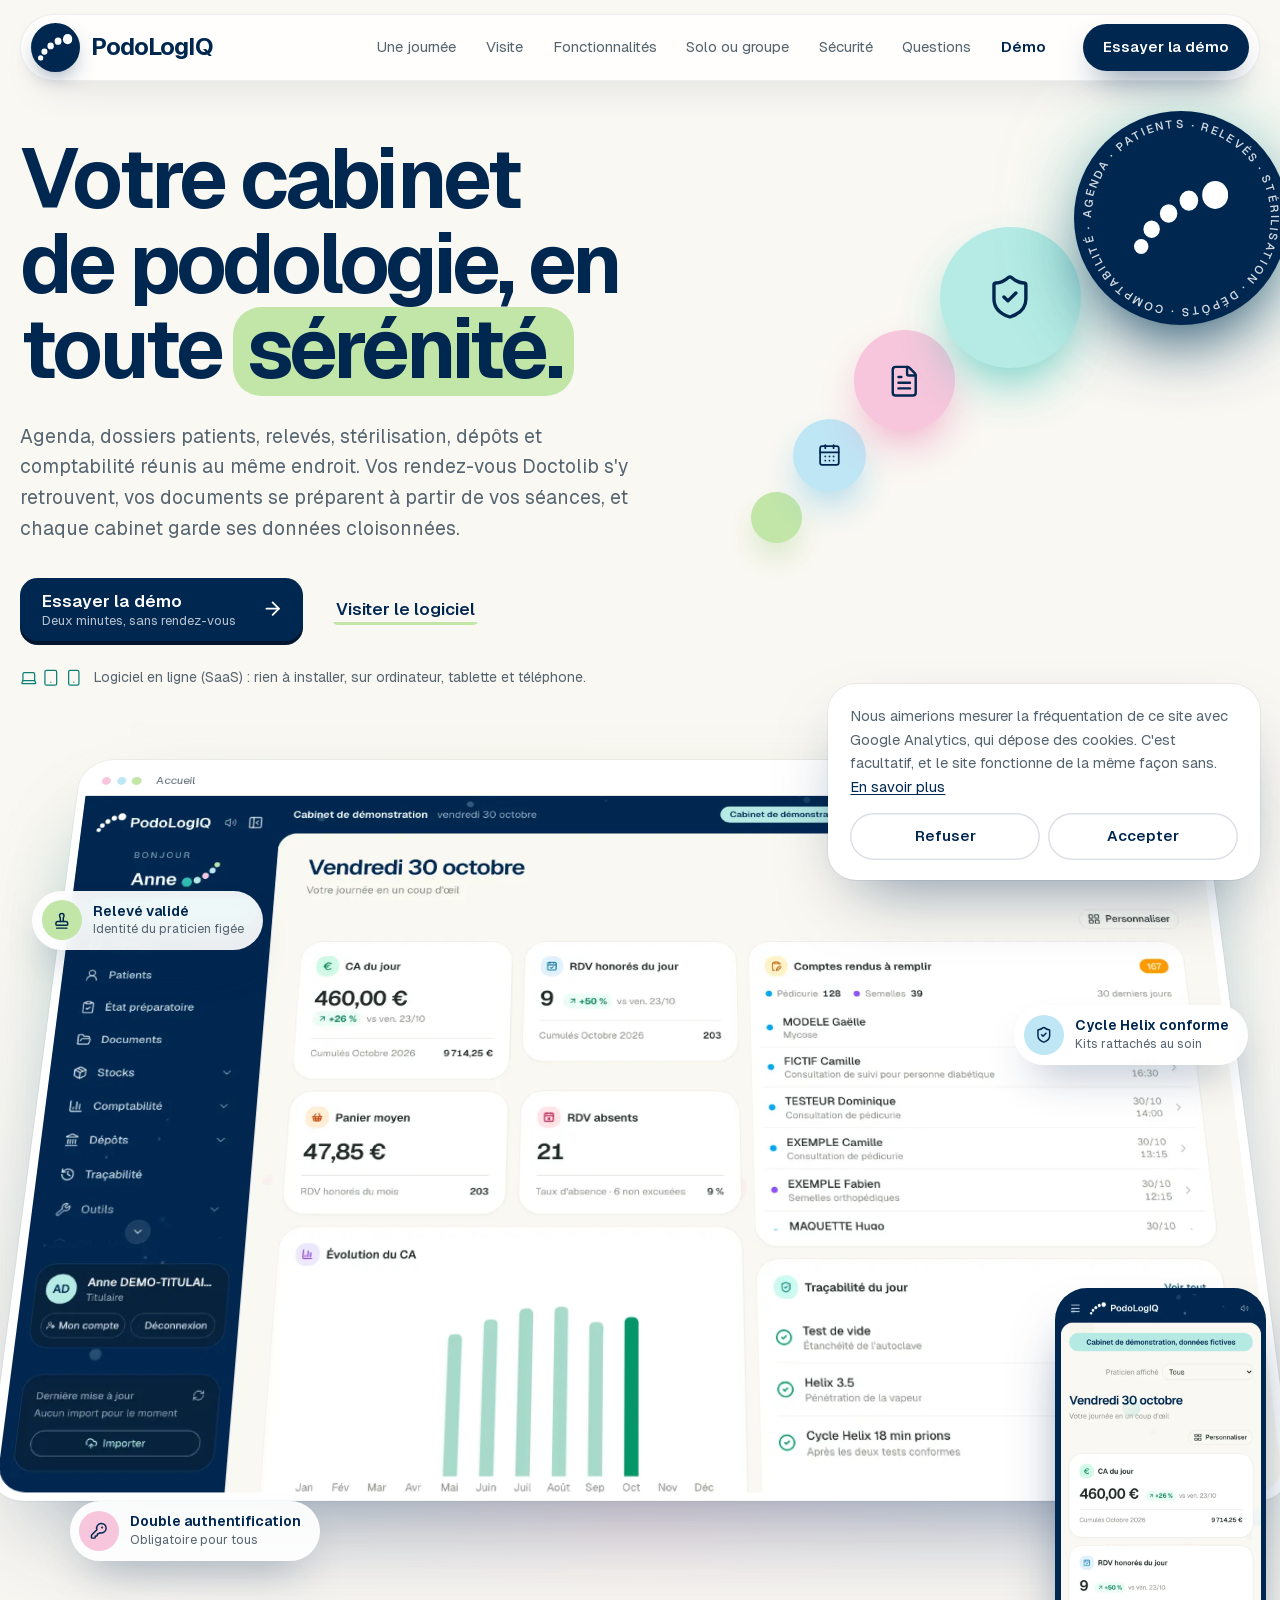
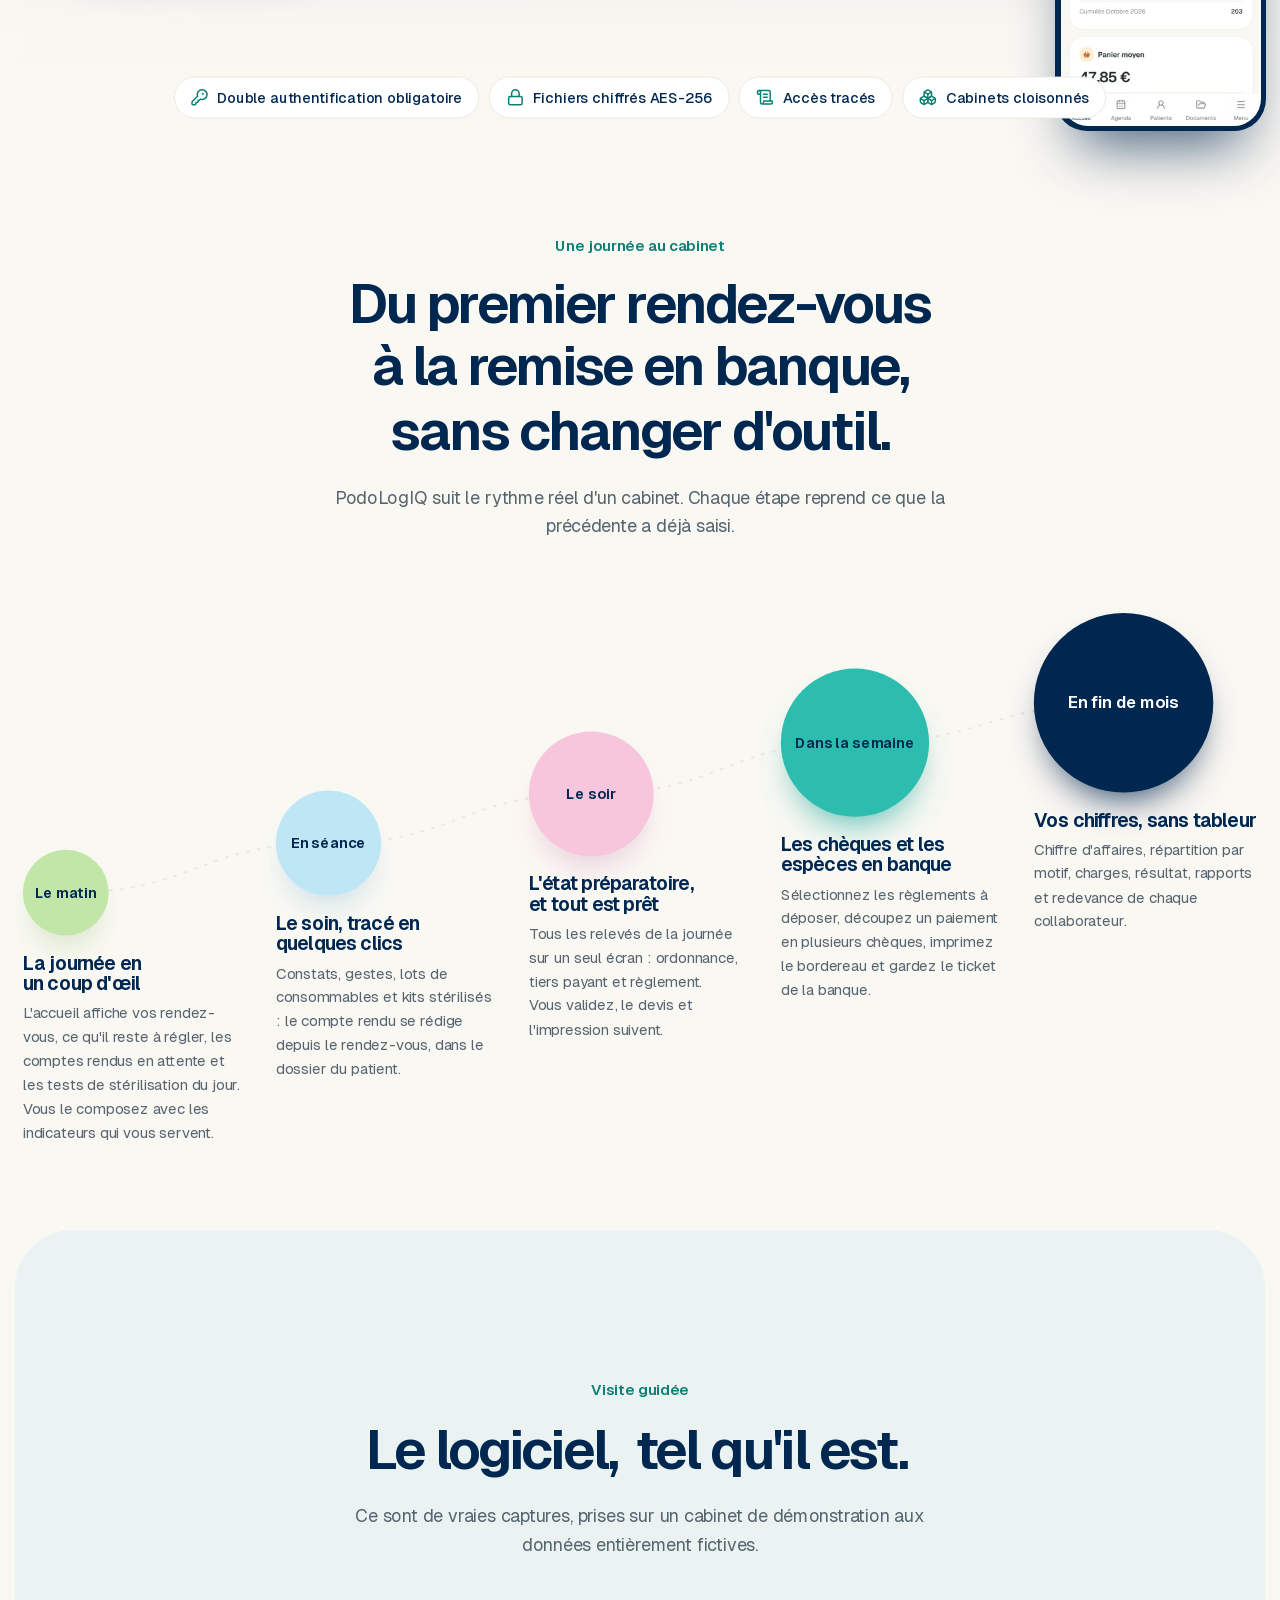
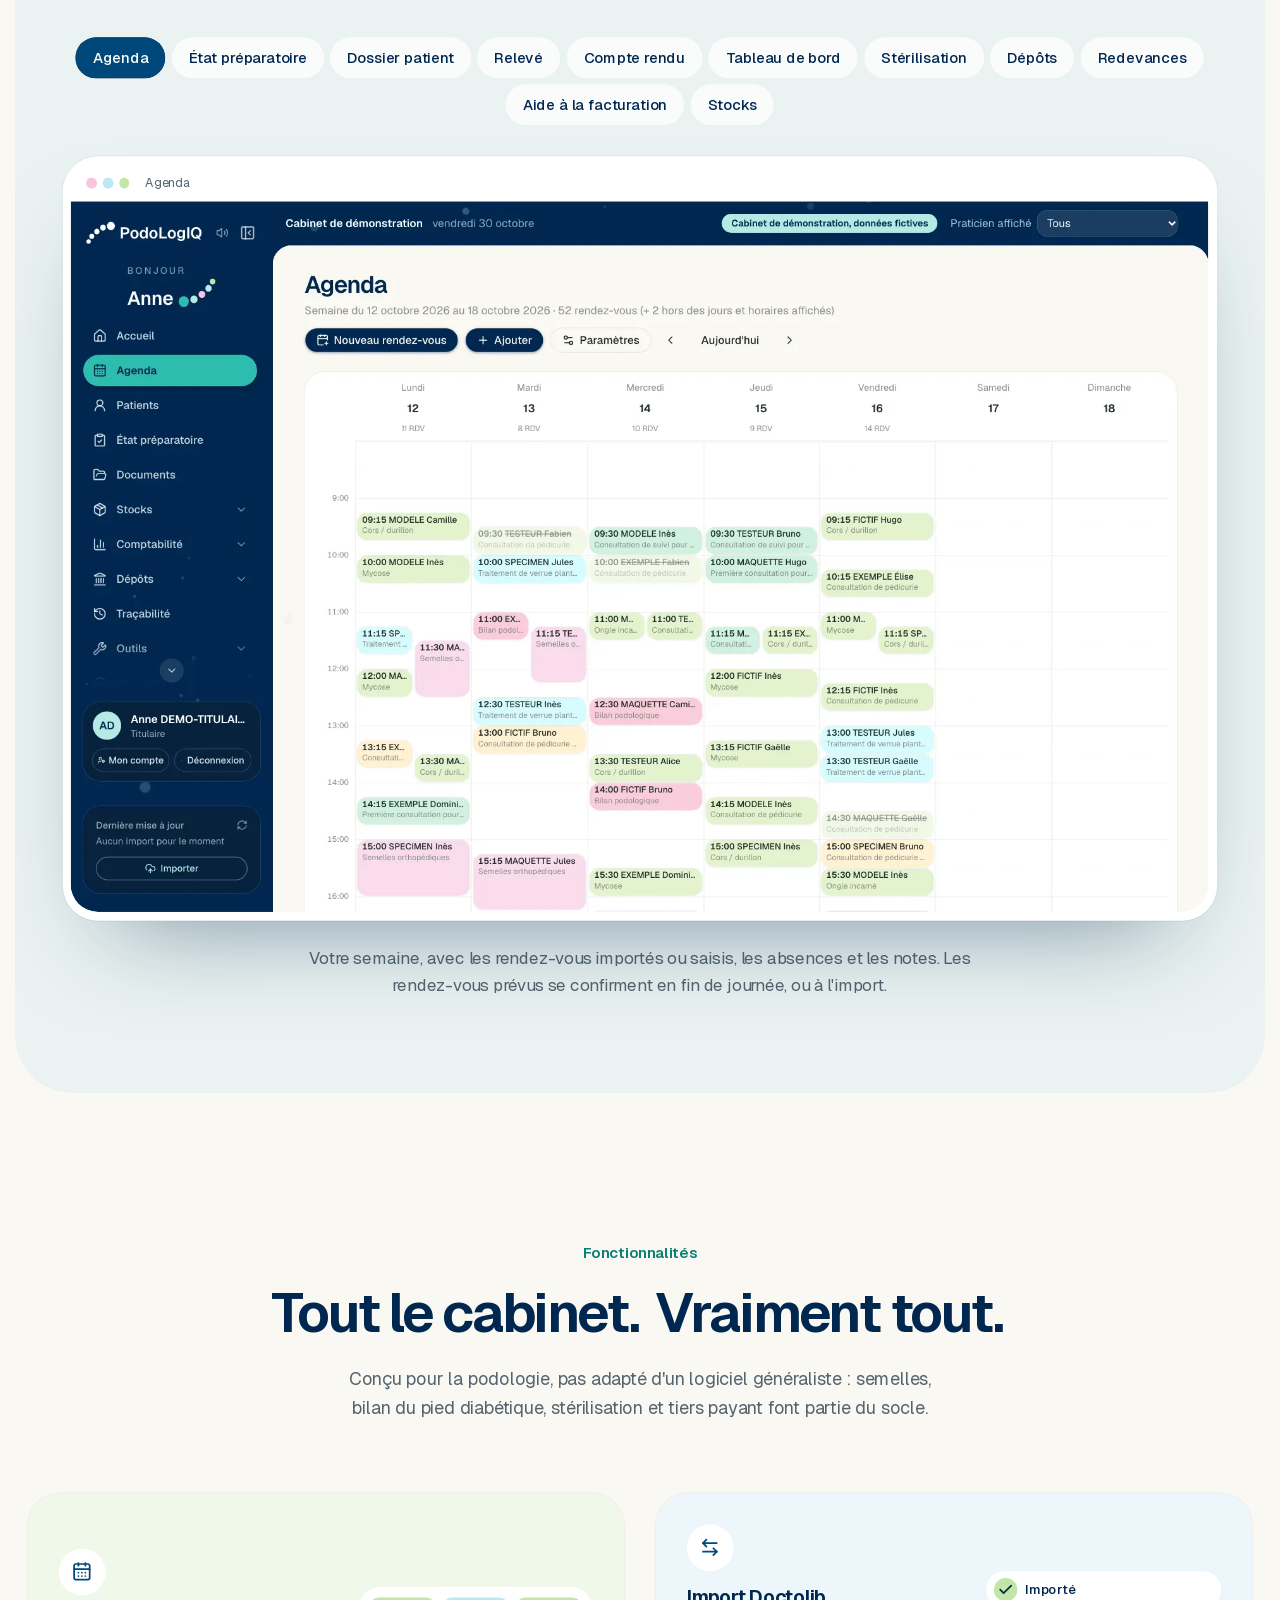
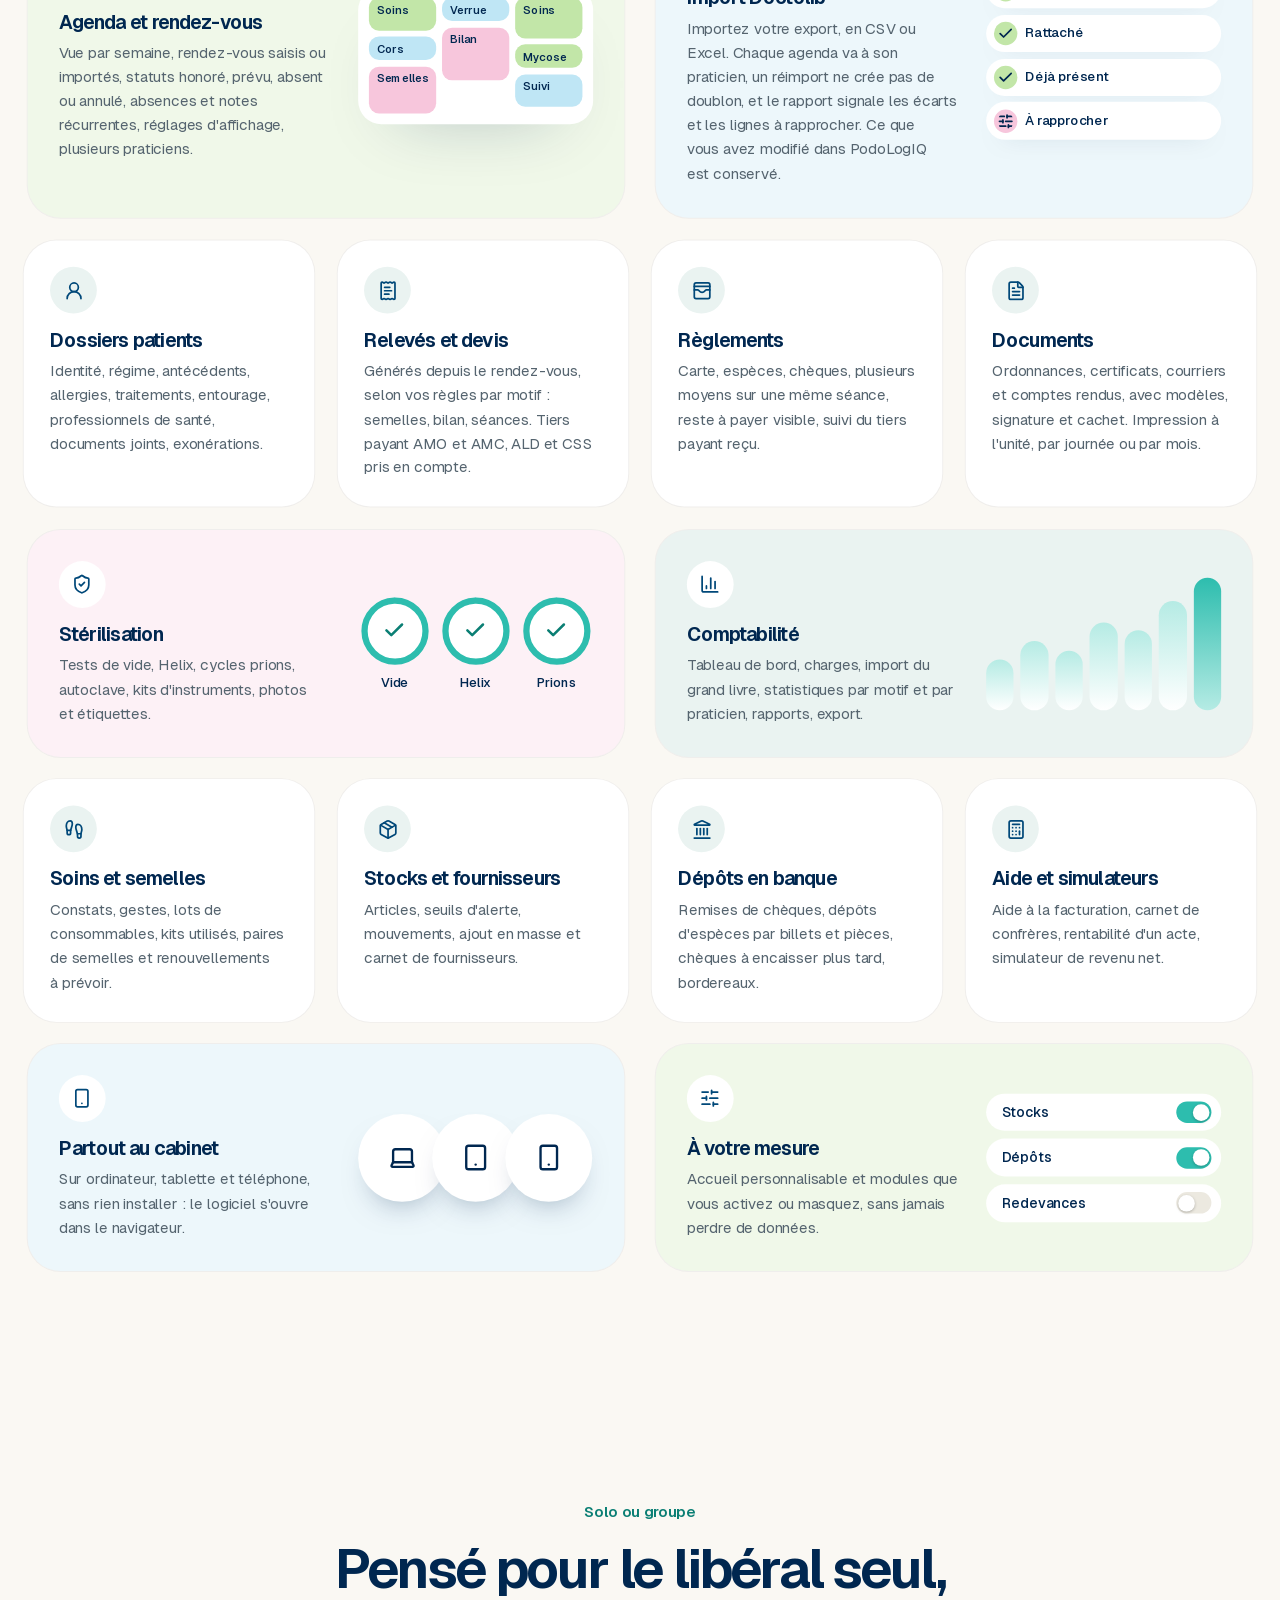
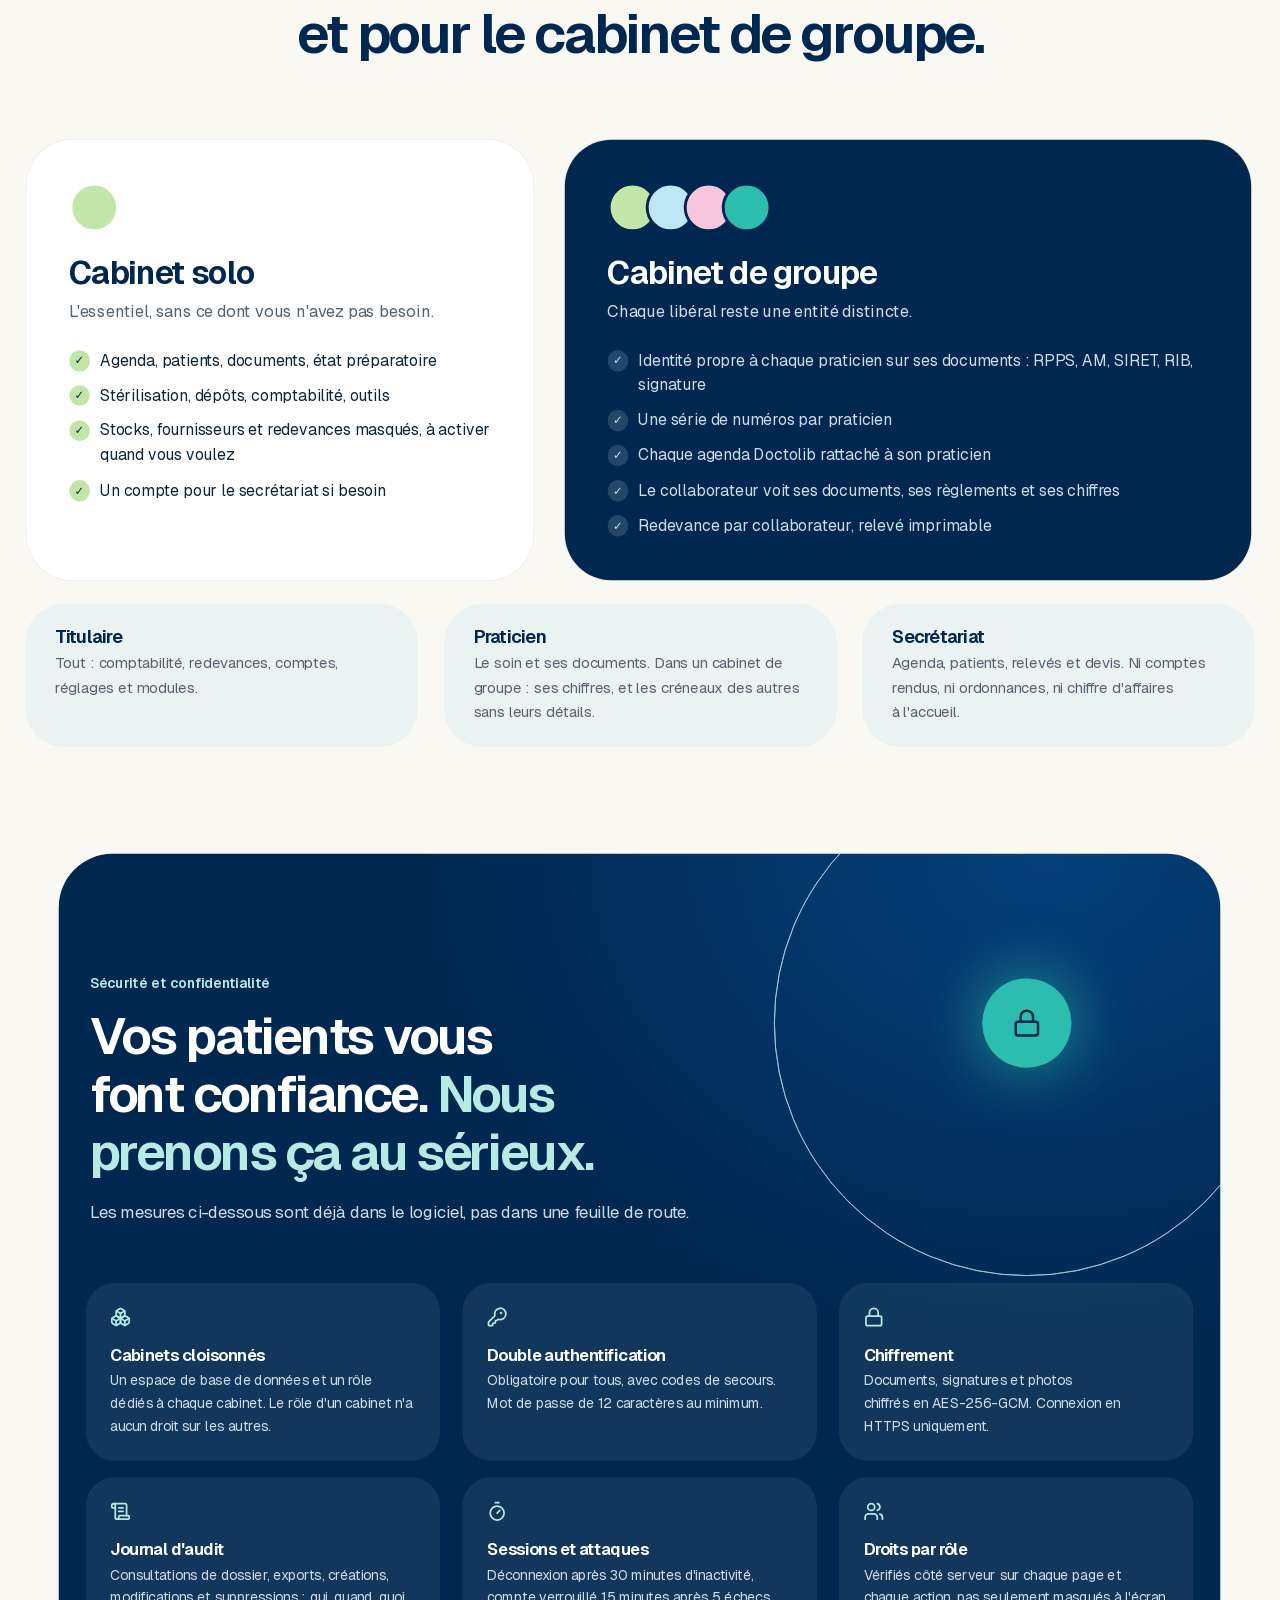
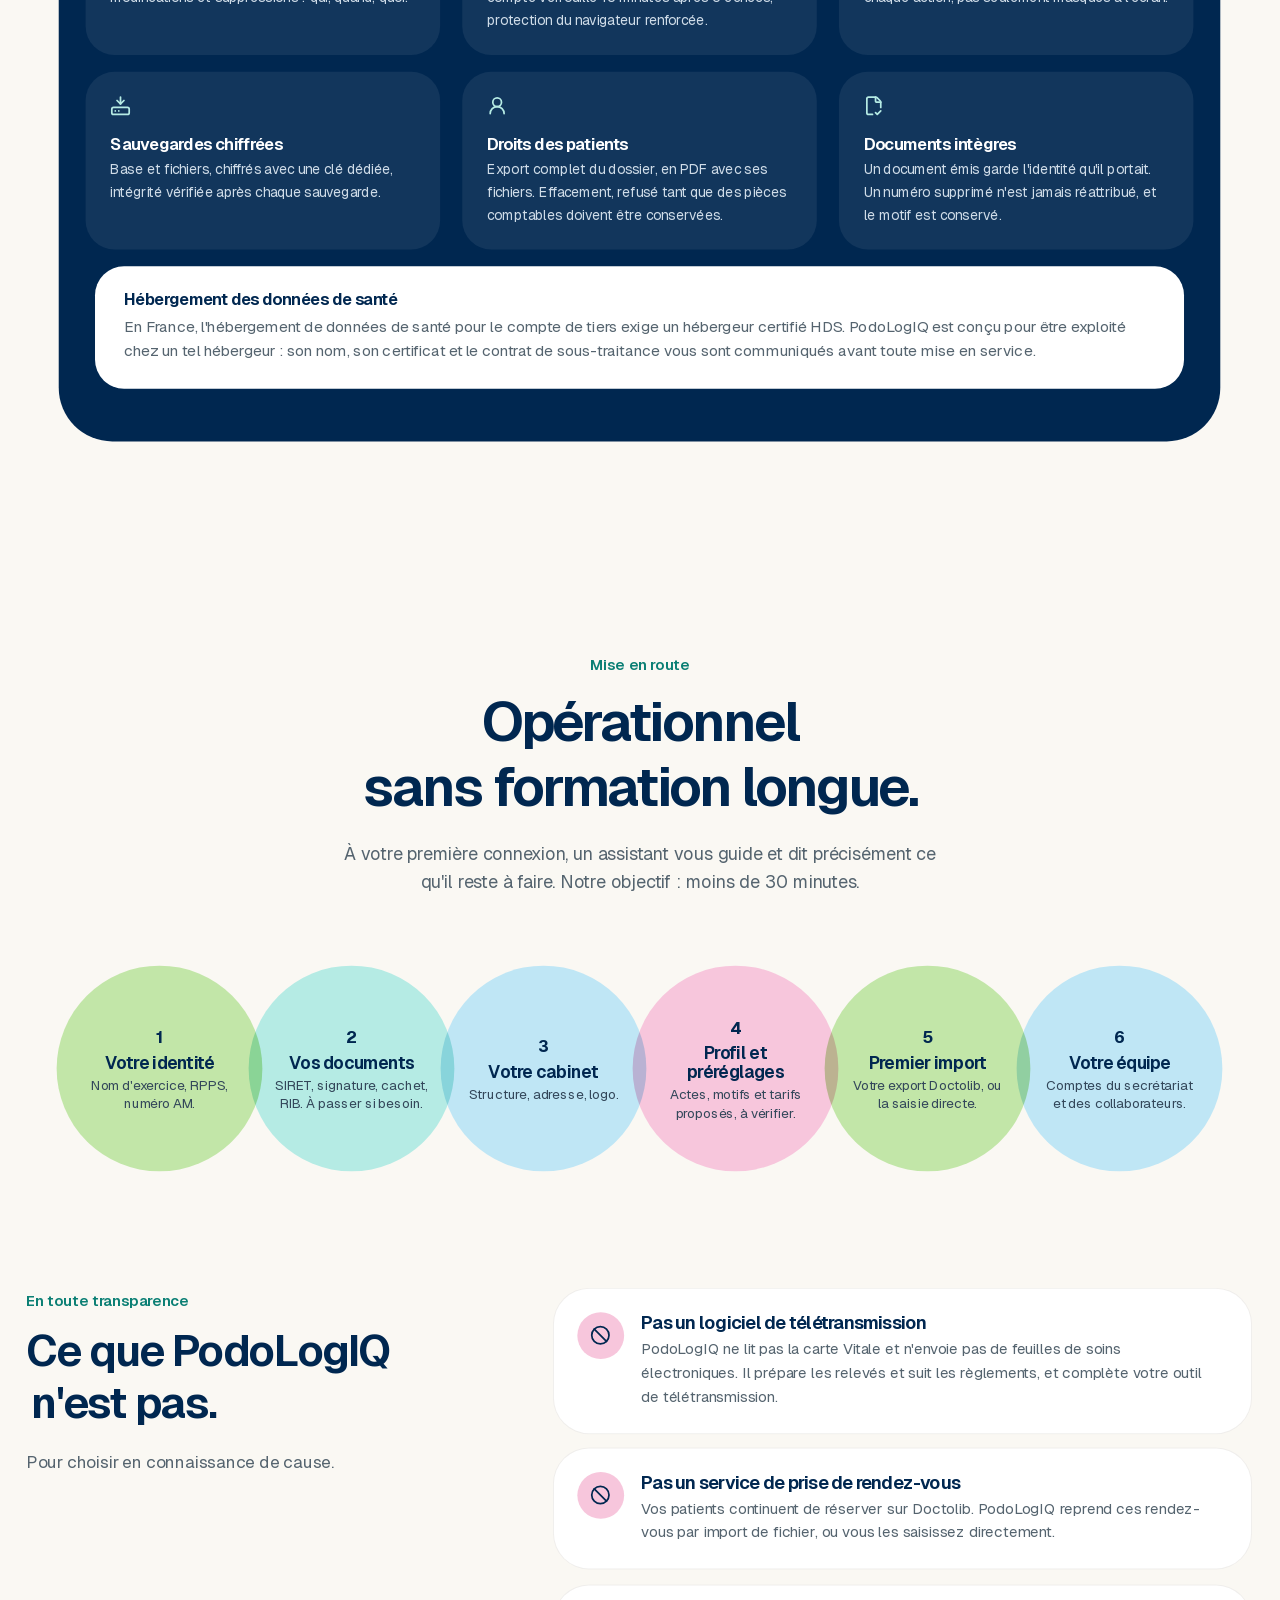
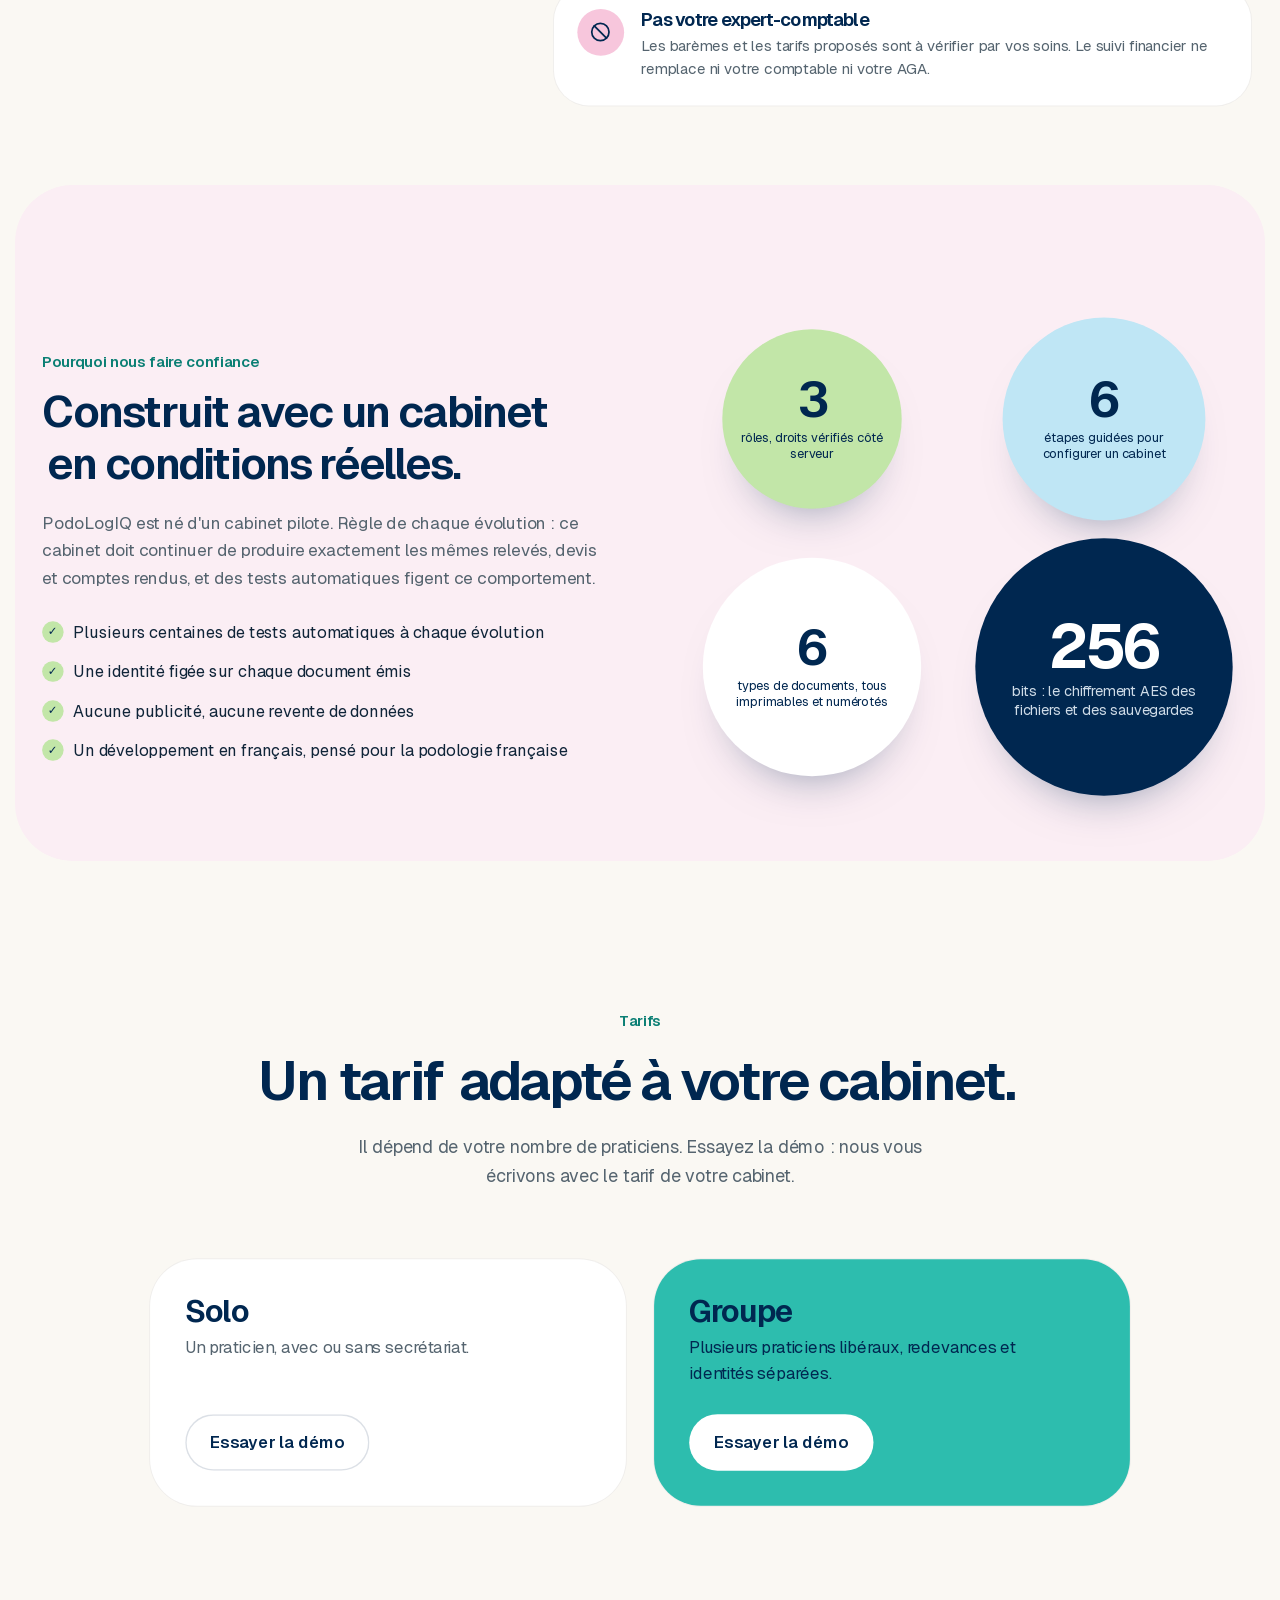
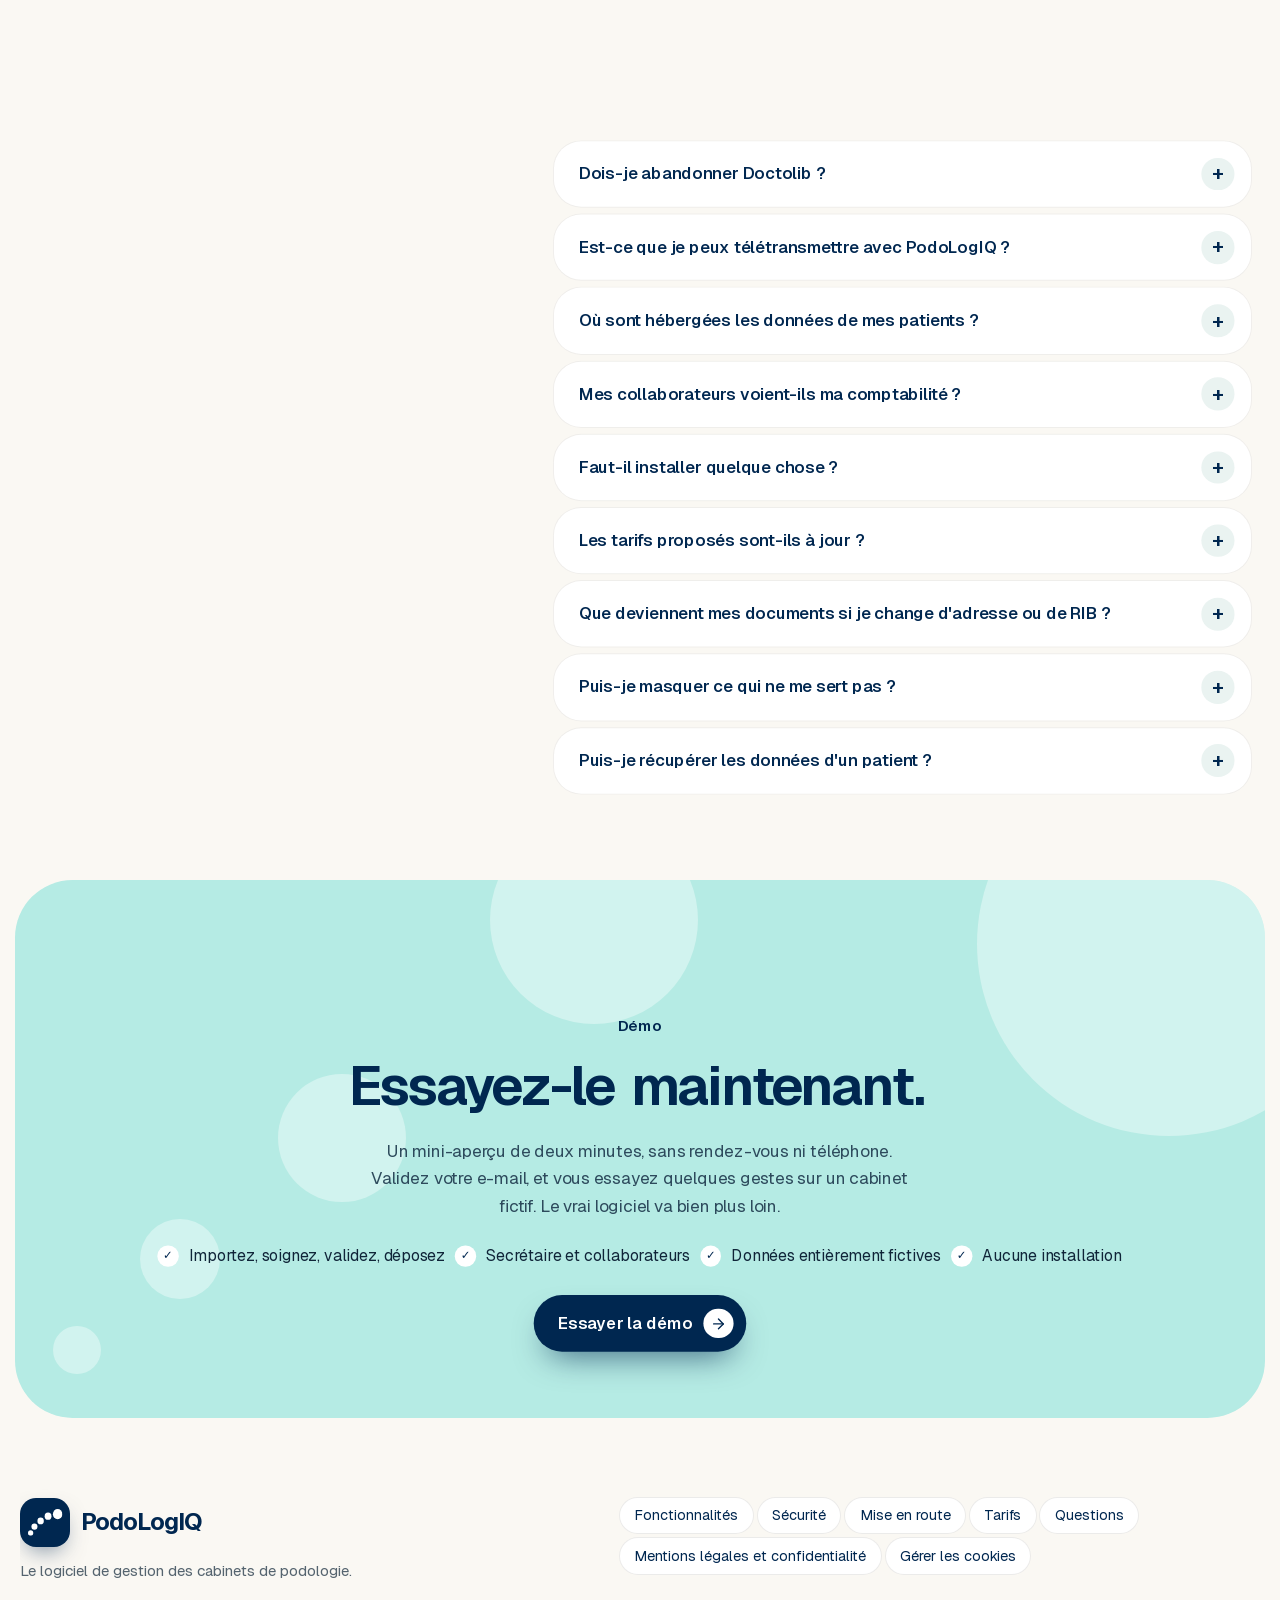
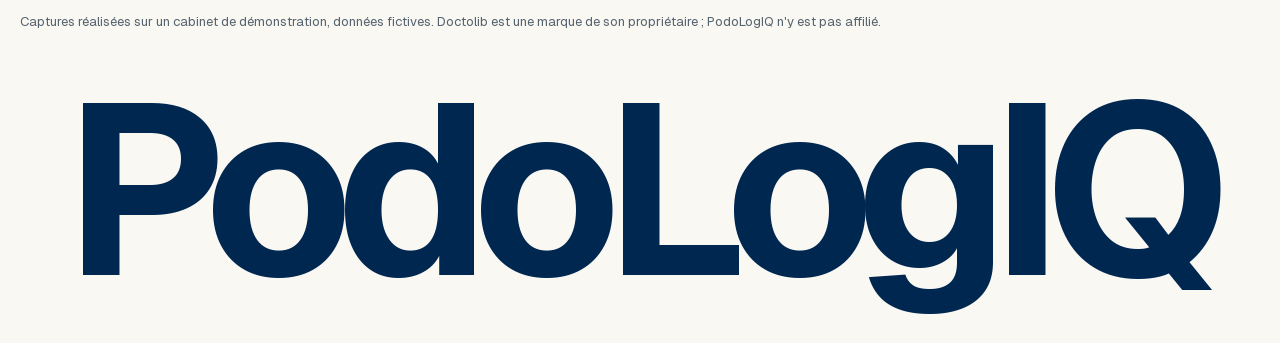
==== commit 1f625a37: "Vitrine : blanc cassé, entrée animée, page Démo, boutons du héros et mention SaaS Refonte sur fond b" ====
--- a/index.html
+++ b/index.html
@@ -13,7 +13,16 @@
   <meta property="og:locale" content="fr_FR">
   <link rel="icon" href="assets/icone.png">
   <link rel="stylesheet" href="css/style.css">
-  <script>document.documentElement.classList.add("js");</script>
+  <script>
+    // Entrée animée : une fois par onglet, pas d'accès direct à une section, ni si le visiteur a demandé moins d'animations.
+    (() => {
+      const racine = document.documentElement;
+      racine.classList.add("js");
+      try {
+        if (!location.hash && !sessionStorage.getItem("podologiq.vitrine.entree") && !matchMedia("(prefers-reduced-motion: reduce)").matches) racine.classList.add("entree");
+      } catch {}
+    })();
+  </script>
   <script type="application/ld+json">
   {
     "@context": "https://schema.org",
@@ -29,7 +38,22 @@
 <body>
   <svg class="sprite" aria-hidden="true"><symbol id="logo" viewBox="0 0 667 517"><ellipse cx="51" cy="464" rx="51" ry="53"/><ellipse cx="125" cy="341" rx="58" ry="62"/><ellipse cx="245" cy="230" rx="62" ry="66"/><ellipse cx="389" cy="139" rx="66" ry="71"/><ellipse cx="575" cy="99" rx="92" ry="99"/></symbol><symbol id="i-arrow-left-right" viewBox="0 0 24 24"><path d="M8 3 4 7l4 4"/><path d="M4 7h16"/><path d="m16 21 4-4-4-4"/><path d="M20 17H4"/></symbol><symbol id="i-arrow-right" viewBox="0 0 24 24"><path d="M5 12h14"/><path d="m12 5 7 7-7 7"/></symbol><symbol id="i-arrow-up" viewBox="0 0 24 24"><path d="m5 12 7-7 7 7"/><path d="M12 19V5"/></symbol><symbol id="i-ban" viewBox="0 0 24 24"><circle cx="12" cy="12" r="10"/><path d="M4.929 4.929 19.07 19.071"/></symbol><symbol id="i-boxes" viewBox="0 0 24 24"><path d="M2.97 12.92A2 2 0 0 0 2 14.63v3.24a2 2 0 0 0 .97 1.71l3 1.8a2 2 0 0 0 2.06 0L12 19v-5.5l-5-3-4.03 2.42Z"/><path d="m7 16.5-4.74-2.85"/><path d="m7 16.5 5-3"/><path d="M7 16.5v5.17"/><path d="M12 13.5V19l3.97 2.38a2 2 0 0 0 2.06 0l3-1.8a2 2 0 0 0 .97-1.71v-3.24a2 2 0 0 0-.97-1.71L17 10.5l-5 3Z"/><path d="m17 16.5-5-3"/><path d="m17 16.5 4.74-2.85"/><path d="M17 16.5v5.17"/><path d="M7.97 4.42A2 2 0 0 0 7 6.13v4.37l5 3 5-3V6.13a2 2 0 0 0-.97-1.71l-3-1.8a2 2 0 0 0-2.06 0l-3 1.8Z"/><path d="M12 8 7.26 5.15"/><path d="m12 8 4.74-2.85"/><path d="M12 13.5V8"/></symbol><symbol id="i-calculator" viewBox="0 0 24 24"><rect width="16" height="20" x="4" y="2" rx="2"/><line x1="8" x2="16" y1="6" y2="6"/><line x1="16" x2="16" y1="14" y2="18"/><path d="M16 10h.01"/><path d="M12 10h.01"/><path d="M8 10h.01"/><path d="M12 14h.01"/><path d="M8 14h.01"/><path d="M12 18h.01"/><path d="M8 18h.01"/></symbol><symbol id="i-calendar-days" viewBox="0 0 24 24"><path d="M8 2v3"/><path d="M16 2v3"/><rect x="3" y="3" width="18" height="18" rx="2"/><path d="M3 9h18"/><path d="M8 13h.01"/><path d="M12 13h.01"/><path d="M16 13h.01"/><path d="M8 17h.01"/><path d="M12 17h.01"/><path d="M16 17h.01"/></symbol><symbol id="i-chart-column" viewBox="0 0 24 24"><path d="M3 3v16a2 2 0 0 0 2 2h16"/><path d="M18 17V9"/><path d="M13 17V5"/><path d="M8 17v-3"/></symbol><symbol id="i-check" viewBox="0 0 24 24"><path d="M20 6 9 17l-5-5"/></symbol><symbol id="i-file-check-2" viewBox="0 0 24 24"><path d="M10.5 22H6a2 2 0 0 1-2-2V4a2 2 0 0 1 2-2h8a2.4 2.4 0 0 1 1.706.706l3.588 3.588A2.4 2.4 0 0 1 20 8v6"/><path d="M14 2v5a1 1 0 0 0 1 1h5"/><path d="m14 20 2 2 4-4"/></symbol><symbol id="i-file-text" viewBox="0 0 24 24"><path d="M6 22a2 2 0 0 1-2-2V4a2 2 0 0 1 2-2h8a2.4 2.4 0 0 1 1.704.706l3.588 3.588A2.4 2.4 0 0 1 20 8v12a2 2 0 0 1-2 2z"/><path d="M14 2v5a1 1 0 0 0 1 1h5"/><path d="M10 9H8"/><path d="M16 13H8"/><path d="M16 17H8"/></symbol><symbol id="i-footprints" viewBox="0 0 24 24"><path d="M4 16v-2.38C4 11.5 2.97 10.5 3 8c.03-2.72 1.49-6 4.5-6C9.37 2 10 3.8 10 5.5c0 3.11-2 5.66-2 8.68V16a2 2 0 1 1-4 0Z"/><path d="M20 20v-2.38c0-2.12 1.03-3.12 1-5.62-.03-2.72-1.49-6-4.5-6C14.63 6 14 7.8 14 9.5c0 3.11 2 5.66 2 8.68V20a2 2 0 1 0 4 0Z"/><path d="M16 17h4"/><path d="M4 13h4"/></symbol><symbol id="i-hard-drive-download" viewBox="0 0 24 24"><path d="M12 2v8"/><path d="m16 6-4 4-4-4"/><rect width="20" height="8" x="2" y="14" rx="2"/><path d="M6 18h.01"/><path d="M10 18h.01"/></symbol><symbol id="i-key-round" viewBox="0 0 24 24"><path d="M2.586 17.414A2 2 0 0 0 2 18.828V21a1 1 0 0 0 1 1h3a1 1 0 0 0 1-1v-1a1 1 0 0 1 1-1h1a1 1 0 0 0 1-1v-1a1 1 0 0 1 1-1h.172a2 2 0 0 0 1.414-.586l.814-.814a6.5 6.5 0 1 0-4-4z"/><circle cx="16.5" cy="7.5" r=".5" fill="currentColor"/></symbol><symbol id="i-landmark" viewBox="0 0 24 24"><path d="M10 18v-7"/><path d="M11.119 2.205a2 2 0 0 1 1.762 0l7.84 3.846A.5.5 0 0 1 20.5 7h-17a.5.5 0 0 1-.22-.949z"/><path d="M14 18v-7"/><path d="M18 18v-7"/><path d="M3 22h18"/><path d="M6 18v-7"/></symbol><symbol id="i-laptop" viewBox="0 0 24 24"><path d="M18 5a2 2 0 0 1 2 2v8.526a2 2 0 0 0 .212.897l1.068 2.127a1 1 0 0 1-.9 1.45H3.62a1 1 0 0 1-.9-1.45l1.068-2.127A2 2 0 0 0 4 15.526V7a2 2 0 0 1 2-2z"/><path d="M20.054 15.987H3.946"/></symbol><symbol id="i-lock" viewBox="0 0 24 24"><rect width="18" height="11" x="3" y="11" rx="2" ry="2"/><path d="M7 11V7a5 5 0 0 1 10 0v4"/></symbol><symbol id="i-package" viewBox="0 0 24 24"><path d="M11 21.73a2 2 0 0 0 2 0l7-4A2 2 0 0 0 21 16V8a2 2 0 0 0-1-1.73l-7-4a2 2 0 0 0-2 0l-7 4A2 2 0 0 0 3 8v8a2 2 0 0 0 1 1.73z"/><path d="M12 22V12"/><polyline points="3.29 7 12 12 20.71 7"/><path d="m7.5 4.27 9 5.15"/></symbol><symbol id="i-receipt-text" viewBox="0 0 24 24"><path d="M13 16H8"/><path d="M14 8H8"/><path d="M16 12H8"/><path d="M4 3a1 1 0 0 1 1-1 1.3 1.3 0 0 1 .7.2l.933.6a1.3 1.3 0 0 0 1.4 0l.934-.6a1.3 1.3 0 0 1 1.4 0l.933.6a1.3 1.3 0 0 0 1.4 0l.933-.6a1.3 1.3 0 0 1 1.4 0l.934.6a1.3 1.3 0 0 0 1.4 0l.933-.6A1.3 1.3 0 0 1 19 2a1 1 0 0 1 1 1v18a1 1 0 0 1-1 1 1.3 1.3 0 0 1-.7-.2l-.933-.6a1.3 1.3 0 0 0-1.4 0l-.934.6a1.3 1.3 0 0 1-1.4 0l-.933-.6a1.3 1.3 0 0 0-1.4 0l-.933.6a1.3 1.3 0 0 1-1.4 0l-.934-.6a1.3 1.3 0 0 0-1.4 0l-.933.6a1.3 1.3 0 0 1-.7.2 1 1 0 0 1-1-1z"/></symbol><symbol id="i-scroll-text" viewBox="0 0 24 24"><path d="M15 12h-5"/><path d="M15 8h-5"/><path d="M19 17V5a2 2 0 0 0-2-2H4"/><path d="M8 21h12a2 2 0 0 0 2-2v-1a1 1 0 0 0-1-1H11a1 1 0 0 0-1 1v1a2 2 0 1 1-4 0V5a2 2 0 1 0-4 0v2a1 1 0 0 0 1 1h3"/></symbol><symbol id="i-shield-check" viewBox="0 0 24 24"><path d="M20 13c0 5-3.5 7.5-7.66 8.95a1 1 0 0 1-.67-.01C7.5 20.5 4 18 4 13V6a1 1 0 0 1 1-1c2 0 4.5-1.2 6.24-2.72a1.17 1.17 0 0 1 1.52 0C14.51 3.81 17 5 19 5a1 1 0 0 1 1 1z"/><path d="m9 12 2 2 4-4"/></symbol><symbol id="i-sliders-horizontal" viewBox="0 0 24 24"><path d="M10 5H3"/><path d="M12 19H3"/><path d="M14 3v4"/><path d="M16 17v4"/><path d="M21 12h-9"/><path d="M21 19h-5"/><path d="M21 5h-7"/><path d="M8 10v4"/><path d="M8 12H3"/></symbol><symbol id="i-smartphone" viewBox="0 0 24 24"><rect width="14" height="20" x="5" y="2" rx="2" ry="2"/><path d="M12 18h.01"/></symbol><symbol id="i-stamp" viewBox="0 0 24 24"><path d="M14 13V8.5C14 7 15 7 15 5a3 3 0 0 0-6 0c0 2 1 2 1 3.5V13"/><path d="M20 15.5a2.5 2.5 0 0 0-2.5-2.5h-11A2.5 2.5 0 0 0 4 15.5V17a1 1 0 0 0 1 1h14a1 1 0 0 0 1-1z"/><path d="M5 22h14"/></symbol><symbol id="i-tablet" viewBox="0 0 24 24"><rect width="16" height="20" x="4" y="2" rx="2" ry="2"/><line x1="12" x2="12.01" y1="18" y2="18"/></symbol><symbol id="i-timer" viewBox="0 0 24 24"><line x1="10" x2="14" y1="2" y2="2"/><line x1="12" x2="15" y1="14" y2="11"/><circle cx="12" cy="14" r="8"/></symbol><symbol id="i-user-round" viewBox="0 0 24 24"><circle cx="12" cy="8" r="5"/><path d="M20 21a8 8 0 0 0-16 0"/></symbol><symbol id="i-users" viewBox="0 0 24 24"><path d="M16 21v-2a4 4 0 0 0-4-4H6a4 4 0 0 0-4 4v2"/><path d="M16 3.128a4 4 0 0 1 0 7.744"/><path d="M22 21v-2a4 4 0 0 0-3-3.87"/><circle cx="9" cy="7" r="4"/></symbol><symbol id="i-wallet-cards" viewBox="0 0 24 24"><path d="M3 11h3.75a2 2 0 0 1 1.6.8l.45.6a4 4 0 0 0 6.4 0l.45-.6a2 2 0 0 1 1.6-.8H21"/><path d="M3 7h18"/><rect x="3" y="3" width="18" height="18" rx="2"/></symbol></svg>
   <a class="evitement" href="#contenu">Aller au contenu</a>
-  <div class="halo-souris" aria-hidden="true"></div>
+  <div class="entree-cadre" id="entree">
+    <div class="entree-voile" id="entree-voile" aria-hidden="true"></div>
+    <div class="entree-scene" aria-hidden="true">
+      <svg class="entree-logo" id="entree-logo" viewBox="0 0 667 517">
+        <circle class="entree-tuile" id="entree-tuile" cx="333.5" cy="258.5" r="481"/>
+        <path class="entree-trace" pathLength="1" d="M51 464 Q88 398 125 341 T245 230 T389 139 T575 99"/>
+        <circle class="entree-onde" cx="51" cy="464" r="53" style="--n:0"/><circle class="entree-onde" cx="125" cy="341" r="62" style="--n:1"/><circle class="entree-onde" cx="245" cy="230" r="66" style="--n:2"/><circle class="entree-onde" cx="389" cy="139" r="71" style="--n:3"/><circle class="entree-onde" cx="575" cy="99" r="99" style="--n:4"/>
+        <ellipse class="entree-point" cx="51" cy="464" rx="51" ry="53" style="--n:0;--c:var(--vert)"/><ellipse class="entree-point" cx="125" cy="341" rx="58" ry="62" style="--n:1;--c:var(--ciel)"/><ellipse class="entree-point" cx="245" cy="230" rx="62" ry="66" style="--n:2;--c:var(--rose)"/><ellipse class="entree-point" cx="389" cy="139" rx="66" ry="71" style="--n:3;--c:var(--turquoise-doux)"/><ellipse class="entree-point" cx="575" cy="99" rx="92" ry="99" style="--n:4;--c:var(--turquoise)"/>
+      </svg>
+      <div class="entree-textes">
+        <p class="entree-nom"><span style="--i:0">P</span><span style="--i:1">o</span><span style="--i:2">d</span><span style="--i:3">o</span><span style="--i:4">L</span><span style="--i:5">o</span><span style="--i:6">g</span><span style="--i:7">I</span><span style="--i:8">Q</span></p>
+        <p class="entree-devise">Votre cabinet, en toute sérénité.</p>
+      </div>
+    </div>
+    <button type="button" class="entree-passer" id="entree-passer">Passer</button>
+  </div>
 
   <header class="entete">
     <nav class="nav" aria-label="Navigation principale">
@@ -44,10 +68,11 @@
         <a href="#cabinets">Solo ou groupe</a>
         <a href="#securite">Sécurité</a>
         <a href="#faq">Questions</a>
+        <a class="nav-demo" href="demo.html">Démo</a>
       </div>
       <div class="nav-actions">
         <a class="lien-connexion" data-lien-application hidden>Se connecter</a>
-        <a class="bouton bouton-principal bouton-petit" href="#contact">Demander une démo</a>
+        <a class="bouton bouton-principal bouton-petit" href="demo.html">Essayer la démo</a>
         <button class="burger" type="button" aria-label="Ouvrir le menu" aria-expanded="false" aria-controls="menu"><span></span><span></span></button>
       </div>
     </nav>
@@ -70,7 +95,6 @@
           </span>
         </div>
         <div class="heros-texte">
-          <p class="pastille"><span class="point-vif"></span>Le logiciel des cabinets de podologie</p>
           <h1>
             <span class="mot" style="--i:0">Votre</span>
             <span class="mot" style="--i:1">cabinet</span>
@@ -82,9 +106,10 @@
           </h1>
           <p class="chapo">Agenda, dossiers patients, relevés, stérilisation, dépôts et comptabilité réunis au même endroit. Vos rendez-vous Doctolib s'y retrouvent, vos documents se préparent à partir de vos séances, et chaque cabinet garde ses données cloisonnées.</p>
           <div class="actions">
-            <a class="bouton bouton-principal" href="#contact">Demander une démonstration <span class="rond-fleche" aria-hidden="true"><svg class="ico"><use href="#i-arrow-right"/></svg></span></a>
-            <a class="bouton bouton-secondaire" href="#visite">Visiter le logiciel</a>
-          </div>
+            <a class="action-demo" href="demo.html"><span><b>Essayer la démo</b><small>Deux minutes, sans rendez-vous</small></span><svg class="ico" aria-hidden="true"><use href="#i-arrow-right"/></svg></a>
+            <a class="action-visite" href="#visite">Visiter le logiciel</a>
+          </div>
+          <p class="en-ligne"><span class="en-ligne-ico" aria-hidden="true"><svg class="ico"><use href="#i-laptop"/></svg><svg class="ico"><use href="#i-tablet"/></svg><svg class="ico"><use href="#i-smartphone"/></svg></span><span>Logiciel en ligne (SaaS) : rien à installer, sur ordinateur, tablette et téléphone.</span></p>
         </div>
       </div>
 
@@ -298,11 +323,12 @@
         <p>À votre première connexion, un assistant vous guide et dit précisément ce qu'il reste à faire. Notre objectif : moins de 30 minutes.</p>
       </header>
       <ol class="chaine">
-        <li class="revele" style="--c:var(--vert)"><b>1</b><h3>Votre identité</h3><p>RPPS, numéro AM, signature, coordonnées.</p></li>
-        <li class="revele" style="--c:var(--ciel)"><b>2</b><h3>Votre cabinet</h3><p>Structure, adresse, logo.</p></li>
-        <li class="revele" style="--c:var(--rose)"><b>3</b><h3>Profil et préréglages</h3><p>Actes courants, motifs et règles de facturation, tarifs proposés à vérifier.</p></li>
-        <li class="revele" style="--c:var(--turquoise-doux)"><b>4</b><h3>Premier import</h3><p>Votre export Doctolib, ou la saisie directe.</p></li>
-        <li class="revele" style="--c:var(--vert)"><b>5</b><h3>Votre équipe</h3><p>Comptes du secrétariat et des collaborateurs.</p></li>
+        <li class="revele" style="--c:var(--vert)"><b>1</b><h3>Votre identité</h3><p>Nom d'exercice, RPPS, numéro AM.</p></li>
+        <li class="revele" style="--c:var(--turquoise-doux)"><b>2</b><h3>Vos documents</h3><p>SIRET, signature, cachet, RIB. À passer si besoin.</p></li>
+        <li class="revele" style="--c:var(--ciel)"><b>3</b><h3>Votre cabinet</h3><p>Structure, adresse, logo.</p></li>
+        <li class="revele" style="--c:var(--rose)"><b>4</b><h3>Profil et préréglages</h3><p>Actes, motifs et tarifs proposés, à vérifier.</p></li>
+        <li class="revele" style="--c:var(--vert)"><b>5</b><h3>Premier import</h3><p>Votre export Doctolib, ou la saisie directe.</p></li>
+        <li class="revele" style="--c:var(--ciel)"><b>6</b><h3>Votre équipe</h3><p>Comptes du secrétariat et des collaborateurs.</p></li>
       </ol>
     </section>
 
@@ -336,7 +362,7 @@
         </div>
         <div class="bulles-chiffres" aria-label="PodoLogIQ en chiffres">
           <div class="revele" style="--d:11.5rem;--c:var(--vert)"><strong data-compteur="3">3</strong><span>rôles, droits vérifiés côté serveur</span></div>
-          <div class="revele" style="--d:13rem;--c:var(--ciel)"><strong data-compteur="5">5</strong><span>étapes guidées pour configurer un cabinet</span></div>
+          <div class="revele" style="--d:13rem;--c:var(--ciel)"><strong data-compteur="6">6</strong><span>étapes guidées pour configurer un cabinet</span></div>
           <div class="revele" style="--d:14rem;--c:#fff"><strong data-compteur="6">6</strong><span>types de documents, tous imprimables et numérotés</span></div>
           <div class="revele sombre" style="--d:16.5rem;--c:var(--marine)"><strong data-compteur="256">256</strong><span>bits : le chiffrement AES des fichiers et des sauvegardes</span></div>
         </div>
@@ -347,11 +373,11 @@
       <header class="titre-section revele" style="--surligne:var(--ciel)">
         <p class="surtitre">Tarifs</p>
         <h2>Un tarif <em>adapté à votre cabinet.</em></h2>
-        <p>Il dépend de votre nombre de praticiens et vous est présenté lors de la démonstration, sans engagement.</p>
+        <p>Il dépend de votre nombre de praticiens. Essayez la démo : nous vous écrivons avec le tarif de votre cabinet.</p>
       </header>
       <div class="tarifs">
-        <article class="tarif revele"><div><h3>Solo</h3><p>Un praticien, avec ou sans secrétariat.</p></div><a class="bouton bouton-secondaire" href="#contact">Connaître le tarif</a></article>
-        <article class="tarif tarif-vif revele"><div><h3>Groupe</h3><p>Plusieurs praticiens libéraux, redevances et identités séparées.</p></div><a class="bouton bouton-blanc" href="#contact">Connaître le tarif</a></article>
+        <article class="tarif revele"><div><h3>Solo</h3><p>Un praticien, avec ou sans secrétariat.</p></div><a class="bouton bouton-secondaire" href="demo.html">Essayer la démo</a></article>
+        <article class="tarif tarif-vif revele"><div><h3>Groupe</h3><p>Plusieurs praticiens libéraux, redevances et identités séparées.</p></div><a class="bouton bouton-blanc" href="demo.html">Essayer la démo</a></article>
       </div>
     </section>
 
@@ -377,28 +403,19 @@
 
     <section class="feuille feuille-contact" id="contact">
       <div class="contact-points" aria-hidden="true"><i></i><i></i><i></i><i></i><i></i></div>
-      <div class="section contact-cadre">
+      <div class="section contact-cadre contact-seul">
         <div class="revele" style="--surligne:#fff">
-          <p class="surtitre">Démonstration</p>
-          <h2>Voyez votre futur cabinet <em>en 20 minutes.</em></h2>
-          <p class="paragraphe">Nous vous montrons le logiciel sur un cabinet de démonstration, et nous répondons à vos questions sur vos besoins.</p>
+          <p class="surtitre">Démo</p>
+          <h2>Essayez-le <em>maintenant.</em></h2>
+          <p class="paragraphe">Un mini-aperçu de deux minutes, sans rendez-vous ni téléphone. Validez votre e-mail, et vous essayez quelques gestes sur un cabinet fictif. Le vrai logiciel va bien plus loin.</p>
           <ul class="coches">
-            <li>Sans engagement</li>
+            <li>Importez, soignez, validez, déposez</li>
+            <li>Secrétaire et collaborateurs</li>
             <li>Données entièrement fictives</li>
-            <li>Solo ou cabinet de groupe</li>
+            <li>Aucune installation</li>
           </ul>
-        </div>
-        <form class="formulaire revele" id="formulaire" novalidate>
-          <label>Nom<input name="nom" autocomplete="name" required></label>
-          <label>Cabinet<input name="cabinet" autocomplete="organization"></label>
-          <label>Adresse e-mail<input name="email" type="email" autocomplete="email" required></label>
-          <label>Nombre de praticiens
-            <select name="praticiens"><option>1</option><option>2 ou 3</option><option>4 ou plus</option></select>
-          </label>
-          <label class="plein"><span>Votre message <small>(sans aucune donnée de patient)</small></span><textarea name="message" rows="3"></textarea></label>
-          <button class="bouton bouton-principal plein" type="submit">Demander ma démonstration <span class="rond-fleche" aria-hidden="true"><svg class="ico"><use href="#i-arrow-right"/></svg></span></button>
-          <p class="formulaire-note plein" role="status">Le bouton ouvre votre messagerie avec votre demande déjà rédigée. Rien n'est enregistré sur ce site.</p>
-        </form>
+          <a class="bouton bouton-principal" href="demo.html">Essayer la démo <span class="rond-fleche" aria-hidden="true"><svg class="ico"><use href="#i-arrow-right"/></svg></span></a>
+        </div>
       </div>
     </section>
   </main>
@@ -419,6 +436,7 @@
         <a href="#tarifs">Tarifs</a>
         <a href="#faq">Questions</a>
         <a href="mentions-legales.html">Mentions légales et confidentialité</a>
+        <button type="button" class="lien-pied" id="gerer-cookies" hidden>Gérer les cookies</button>
       </nav>
     </div>
     <p class="pied-note">Captures réalisées sur un cabinet de démonstration, données fictives. Doctolib est une marque de son propriétaire ; PodoLogIQ n'y est pas affilié.</p>
@@ -430,6 +448,15 @@
     <svg class="ico" aria-hidden="true"><use href="#i-arrow-up"/></svg>
   </a>
 
+  <aside class="consentement" id="consentement" aria-label="Cookies de mesure d'audience" hidden>
+    <p>Nous aimerions mesurer la fréquentation de ce site avec Google Analytics, qui dépose des cookies. C'est facultatif, et le site fonctionne de la même façon sans. <a href="mentions-legales.html">En savoir plus</a></p>
+    <div>
+      <button type="button" class="bouton bouton-secondaire bouton-petit" data-choix="refuse">Refuser</button>
+      <button type="button" class="bouton bouton-secondaire bouton-petit" data-choix="accepte">Accepter</button>
+    </div>
+  </aside>
+
+  <script src="js/consentement.js"></script>
   <script src="js/main.js"></script>
 </body>
 </html>
--- a/css/style.css
+++ b/css/style.css
@@ -1,4 +1,4 @@
-/* PodoLogIQ : vitrine. Blanc cassé et couleurs de l'application ; tout part des cinq points du logo, qui montent et grandissent. Polices servies ici, aucune dépendance externe. */
+/* PodoLogIQ : vitrine. Blanc cassé et couleurs de l'application ; tout part des cinq points du logo, qui montent et grandissent. Polices servies ici. */
 @font-face { font-family: "Geist"; src: url("../assets/polices/geist-latin.woff2") format("woff2"); font-weight: 100 900; font-display: swap; unicode-range: U+0000-00FF, U+0131, U+0152-0153, U+02BB-02BC, U+02C6, U+02DA, U+02DC, U+2000-206F, U+20AC, U+2122, U+2190-2193, U+2212, U+2215, U+FEFF, U+FFFD; }
 @font-face { font-family: "Geist"; src: url("../assets/polices/geist-latin-ext.woff2") format("woff2"); font-weight: 100 900; font-display: swap; unicode-range: U+0100-02BA, U+02BD-02C5, U+02C7-02CC, U+02CE-02D7, U+02DD-02FF, U+1E00-1EFF, U+2020, U+20A0-20AB, U+20AD-20C0, U+2113, U+2C60-2C7F, U+A720-A7FF; }
 
@@ -40,8 +40,6 @@
 .evitement { position: fixed; top: -4rem; left: 1rem; z-index: 100; padding: 0.6rem 1.1rem; border-radius: 99px; background: var(--marine); color: #fff; font-weight: 600; transition: top 0.2s; }
 .evitement:focus { top: 1rem; }
 
-/* Lueur douce sous le pointeur, derrière tout le contenu. */
-.halo-souris { position: fixed; top: -21rem; left: -21rem; z-index: -1; width: 42rem; height: 42rem; border-radius: 50%; background: radial-gradient(closest-side, rgb(45 189 174 / 0.17), rgb(191 230 245 / 0.1) 55%, transparent); opacity: 0; transition: translate 0.7s var(--ressort), opacity 0.6s; pointer-events: none; }
 
 /* Mot surligné : une pastille arrondie qui se déroule sous le mot. */
 em { display: inline-block; font-style: normal; padding: 0 0.2em 0.04em; margin: 0.05em -0.08em 0; border-radius: 0.34em; background: linear-gradient(var(--surligne, var(--vert)), var(--surligne, var(--vert))) no-repeat left / 100% 100%; -webkit-box-decoration-break: clone; box-decoration-break: clone; transition: background-size 1s var(--ressort) 0.25s; }
@@ -62,6 +60,7 @@
 .nav-liens a { padding: 0.45rem 0.85rem; border-radius: 99px; white-space: nowrap; transition: color 0.2s, background-color 0.25s; }
 .nav-liens a:hover { color: var(--marine); background: var(--menthe); }
 .nav-liens a[aria-current] { color: var(--marine); background: var(--menthe); font-weight: 550; }
+.nav-liens .nav-demo { color: var(--marine); font-weight: 600; }
 .nav-actions { display: flex; align-items: center; gap: 0.6rem; }
 .lien-connexion { padding: 0 0.5rem; font-size: 0.94rem; color: var(--doux); white-space: nowrap; }
 .lien-connexion:hover { color: var(--marine); }
@@ -91,10 +90,7 @@
 .heros { position: relative; overflow-x: clip; padding-top: 3.5rem; }
 .heros-haut { position: relative; width: var(--large); margin: 0 auto; }
 .heros-texte { position: relative; z-index: 2; max-width: 53rem; }
-.pastille { display: inline-flex; align-items: center; gap: 0.55rem; padding: 0.4rem 0.95rem; border-radius: 99px; background: var(--menthe); color: var(--canard); font-size: 0.88rem; font-weight: 550; animation: monte 0.9s var(--ressort) backwards; }
-.point-vif { width: 0.55rem; height: 0.55rem; border-radius: 50%; background: var(--turquoise); box-shadow: 0 0 0 0 rgb(45 189 174 / 0.6); animation: pouls 2.2s ease-out infinite; }
-@keyframes pouls { to { box-shadow: 0 0 0 0.75rem rgb(45 189 174 / 0); } }
-h1 { margin-top: 1.4rem; font-size: clamp(2.9rem, 6.5vw, 6.1rem); font-weight: 660; letter-spacing: -0.045em; line-height: 1.02; }
+h1 { margin-top: 0; font-size: clamp(2.9rem, 6.5vw, 6.1rem); font-weight: 660; letter-spacing: -0.045em; line-height: 1.02; }
 .mot { display: inline-block; animation: mot 1s var(--ressort) backwards; animation-delay: calc(0.1s + var(--i) * 0.07s); }
 .mot em { --surligne: var(--vert); padding: 0 0.16em 0.05em; margin: 0 -0.04em; transition-delay: 0.7s; animation: deroule 1s var(--ressort) 0.7s backwards; }
 @keyframes mot { from { opacity: 0; transform: translateY(0.5em) rotate(2deg); filter: blur(8px); } }
@@ -102,6 +98,19 @@
 @keyframes monte { from { opacity: 0; transform: translateY(20px); } }
 .chapo { max-width: 39rem; margin-top: 1.6rem; color: var(--doux); font-size: 1.2rem; animation: monte 1s var(--ressort) 0.45s backwards; }
 .actions { display: flex; flex-wrap: wrap; gap: 0.8rem; margin-top: 2.1rem; animation: monte 1s var(--ressort) 0.55s backwards; }
+/* Le geste principal du héros est une touche qui s'enfonce, et non une pilule ; le lien voisin reprend le surlignage du titre. */
+.action-demo { display: inline-flex; align-items: center; justify-content: space-between; gap: 1.6rem; padding: 0.72rem 1.25rem 0.78rem 1.4rem; border-radius: 1.1rem; background: var(--marine); color: #fff; line-height: 1.3; box-shadow: 0 4px 0 #00162e; transition: translate 0.14s, box-shadow 0.14s, background-color 0.2s; }
+.action-demo b { display: block; font-size: 1.06rem; font-weight: 600; }
+.action-demo small { display: block; color: rgb(255 255 255 / 0.72); font-size: 0.82rem; }
+.action-demo .ico { transition: translate 0.3s var(--ressort); }
+.action-demo:hover { background: var(--canard); }
+.action-demo:hover .ico { translate: 4px 0; }
+.action-demo:active { translate: 0 3px; box-shadow: 0 1px 0 #00162e; }
+.action-visite { align-self: center; margin-left: 1rem; padding: 0.1rem 0.25rem; border-radius: 0.4rem; color: var(--marine); font-weight: 580; background: linear-gradient(var(--vert), var(--vert)) 0 100% / 100% 0.18em no-repeat; transition: background-size 0.3s var(--ressort); }
+.action-visite:hover { background-size: 100% 100%; }
+.en-ligne { display: flex; align-items: center; gap: 0.75rem; max-width: 39rem; margin-top: 1.7rem; color: var(--doux); font-size: 0.88rem; line-height: 1.4; animation: monte 1s var(--ressort) 0.65s backwards; }
+.en-ligne-ico { display: inline-flex; gap: 0.3rem; flex: none; color: var(--turquoise-fonce); }
+.en-ligne-ico .ico { stroke-width: 1.7; }
 
 .trajectoire { position: absolute; top: -1rem; right: -3.5vw; width: min(44vw, 640px); aspect-ratio: 640 / 500; }
 .point { position: absolute; display: grid; place-items: center; width: var(--t); aspect-ratio: 1; margin: calc(var(--t) / -2) 0 0 calc(var(--t) / -2); left: var(--x); top: var(--y); border-radius: 50%; color: var(--marine); translate: calc(var(--mx, 0) * var(--f) * 1px) calc(var(--my, 0) * var(--f) * 1px - var(--sy, 0) * var(--v) * 1px); animation: eclot 1s var(--rebond) backwards, flotte 7s ease-in-out infinite alternate; transition: translate 0.5s var(--ressort); }
@@ -118,8 +127,10 @@
 @keyframes tourne { to { rotate: 360deg; } }
 .logo-centre { width: 44%; aspect-ratio: 667 / 517; fill: #fff; overflow: visible; }
 
-.scene-heros { position: relative; width: var(--large); margin: 4.5rem auto 0; perspective: 1700px; --p: 0; }
-.halo-fenetre { position: absolute; inset: 6% 3% -4%; border-radius: 4rem; background: conic-gradient(from 0deg, var(--vert), var(--ciel), var(--rose), var(--turquoise-doux), var(--vert)); filter: blur(60px); opacity: 0.85; animation: tourne 18s linear infinite; }
+.scene-heros { position: relative; isolation: isolate; width: var(--large); margin: 4.5rem auto 0; perspective: 1700px; --p: 0; }
+.halo-fenetre { position: absolute; inset: 8% 5%; z-index: -1; border-radius: 4rem; background: conic-gradient(from var(--angle-halo), var(--vert), var(--ciel), var(--rose), var(--turquoise-doux), var(--vert)); filter: blur(48px); opacity: 0.6; animation: tourne-halo 18s linear infinite; pointer-events: none; }
+@property --angle-halo { syntax: "<angle>"; inherits: false; initial-value: 0deg; }
+@keyframes tourne-halo { to { --angle-halo: 360deg; } }
 .fenetre { position: relative; overflow: hidden; padding: 0.55rem; border-radius: 2.25rem; background: #fff; box-shadow: 0 50px 100px -50px rgb(0 39 80 / 0.5), 0 0 0 1px rgb(0 39 80 / 0.05); }
 .fenetre img { width: 100%; border-radius: 0 0 1.75rem 1.75rem; }
 .fenetre-barre { display: flex; align-items: center; gap: 0.4rem; height: 2.3rem; padding: 0 1rem; font-size: 0.8rem; color: var(--doux); }
@@ -138,12 +149,12 @@
 .flottant-2 { top: 30%; right: -1.5%; animation-delay: -2s; translate: calc((1 - var(--p)) * 3rem) 0; }
 .flottant-3 { bottom: 10%; left: 4%; animation-delay: -4s; translate: 0 calc((1 - var(--p)) * 4rem); }
 
-.garanties { display: flex; flex-wrap: wrap; justify-content: center; gap: 0.6rem; width: var(--large); margin: 4rem auto 0; }
+.garanties { position: relative; z-index: 1; display: flex; flex-wrap: wrap; justify-content: center; gap: 0.6rem; width: var(--large); margin: 4rem auto 0; }
 .garanties li { display: flex; align-items: center; gap: 0.55rem; padding: 0.55rem 1.05rem; border: 1px solid var(--bord); border-radius: 99px; background: #fff; color: var(--marine); font-size: 0.92rem; font-weight: 500; }
 .garanties .ico { color: var(--turquoise-fonce); }
 
 /* Sections */
-.section { width: var(--large); margin: 0 auto; padding: 7rem 0; }
+.section { position: relative; z-index: 1; width: var(--large); margin: 0 auto; padding: 7rem 0; }
 .section-serree { padding-top: 0; }
 .feuille { position: relative; overflow: hidden; margin: 0 clamp(0.5rem, 1.2vw, 1rem); border-radius: clamp(2rem, 4.5vw, 4.5rem); }
 .feuille-menthe { background: var(--menthe); }
@@ -160,6 +171,10 @@
 .js .revele.visible { opacity: 1; translate: 0 0; scale: 1; }
 .js .revele.visible em { background-size: 100% 100%; }
 .js .revele:not(.visible) *, .js .revele:not(.visible) { animation-play-state: paused; }
+/* Réarmé hors de l'écran : pas de transition visible, et les animations repartiront de zéro au retour. */
+.js .attente, .js .attente * { transition: none !important; }
+.js .attente * { animation: none !important; }
+.js .trajectoire.attente > .point { animation: none !important; }
 
 /* Frise de la journée : les cinq points du logo, qui montent */
 .frise-cadre { position: relative; }
@@ -189,9 +204,7 @@
 /* Bento */
 .bento { display: grid; grid-template-columns: repeat(4, minmax(0, 1fr)); gap: 1rem; }
 .carte { position: relative; overflow: hidden; display: flex; flex-direction: column; padding: 1.7rem; border-radius: 2.1rem; background: #fff; box-shadow: 0 0 0 1px rgb(0 39 80 / 0.045); transition: translate 0.45s var(--ressort), box-shadow 0.45s; }
-.carte::before { content: ""; position: absolute; inset: 0; opacity: 0; background: radial-gradient(300px circle at var(--x, 50%) var(--y, 50%), rgb(45 189 174 / 0.16), transparent 70%); transition: opacity 0.35s; pointer-events: none; }
 .carte:hover { translate: 0 -5px; box-shadow: var(--ombre), 0 0 0 1px rgb(0 39 80 / 0.06); }
-.carte:hover::before { opacity: 1; }
 .carte h3 { font-size: 1.24rem; }
 .carte p { position: relative; margin-top: 0.55rem; color: var(--doux); font-size: 0.97rem; }
 .icone { position: relative; display: grid; place-items: center; width: 3rem; height: 3rem; margin-bottom: 1.05rem; border-radius: 50%; background: var(--menthe); color: var(--canard); transition: scale 0.45s var(--rebond), rotate 0.45s var(--rebond); }
@@ -282,7 +295,7 @@
 
 /* Mise en route : une chaîne de cercles qui se recouvrent */
 .chaine { display: flex; justify-content: center; }
-.chaine li { position: relative; display: flex; flex-direction: column; align-items: center; justify-content: center; flex: 0 0 auto; width: clamp(13rem, 20.5vw, 16rem); aspect-ratio: 1; margin-left: clamp(-1.6rem, -1.5vw, -1rem); padding: 1.6rem; border-radius: 50%; background: var(--c); mix-blend-mode: multiply; text-align: center; }
+.chaine li { position: relative; display: flex; flex-direction: column; align-items: center; justify-content: center; flex: 0 0 auto; width: clamp(12rem, 16.5vw, 14rem); aspect-ratio: 1; margin-left: clamp(-1.6rem, -1.5vw, -1rem); padding: 1.6rem; border-radius: 50%; background: var(--c); mix-blend-mode: multiply; text-align: center; }
 .chaine li:first-child { margin-left: 0; }
 .chaine b { color: var(--marine); font-size: 1.05rem; font-weight: 700; }
 .chaine h3 { margin-top: 0.15rem; font-size: 1.1rem; }
@@ -340,16 +353,9 @@
 .contact-cadre .surtitre { color: var(--marine); }
 .contact-cadre .coches { margin-top: 1.5rem; }
 .contact-cadre .coches li::before { background: #fff; }
-.formulaire { display: grid; grid-template-columns: repeat(2, minmax(0, 1fr)); gap: 0.9rem; padding: clamp(1.4rem, 3vw, 2.25rem); border-radius: 2.75rem; background: #fff; box-shadow: 0 40px 80px -50px rgb(0 39 80 / 0.6); }
-.formulaire label { display: grid; gap: 0.35rem; align-content: start; color: var(--marine); font-size: 0.9rem; font-weight: 540; }
-.formulaire small { color: var(--doux); font-weight: 400; }
-.formulaire input, .formulaire select, .formulaire textarea { width: 100%; padding: 0.75rem 1.1rem; border: 1.5px solid transparent; border-radius: 1.35rem; background: var(--creme); color: var(--texte); font: inherit; font-size: 0.98rem; font-weight: 400; transition: border-color 0.2s, box-shadow 0.2s, background-color 0.2s; }
-.formulaire textarea { resize: vertical; }
-.formulaire input:focus, .formulaire select:focus, .formulaire textarea:focus { outline: 0; border-color: var(--turquoise); background: #fff; box-shadow: 0 0 0 4px rgb(45 189 174 / 0.18); }
-.formulaire [aria-invalid="true"] { border-color: #d64545; }
-.plein { grid-column: 1 / -1; }
-.formulaire-note { color: var(--doux); font-size: 0.84rem; text-align: center; }
-.formulaire-note.erreur { color: #b42323; }
+.contact-seul { grid-template-columns: minmax(0, 1fr); justify-items: center; text-align: center; }
+.contact-seul .paragraphe { max-width: 36rem; margin-inline: auto; }
+.contact-seul .coches { justify-content: center; grid-auto-flow: column; margin-bottom: 1.75rem; text-align: left; }
 
 /* Pied */
 .pied { overflow: hidden; width: var(--large); margin: 0 auto; padding-top: 4rem; color: var(--doux); font-size: 0.95rem; }
@@ -367,6 +373,48 @@
 .retour-haut svg:first-child { position: absolute; inset: 0; rotate: -90deg; fill: none; stroke: var(--bord); stroke-width: 3; }
 .retour-avance { stroke: var(--turquoise); stroke-dasharray: 1; stroke-dashoffset: 1; stroke-linecap: round; }
 
+/* Entrée : les cinq points du logo. Sans JavaScript ou avec moins d'animations, la classe n'est jamais posée. */
+.entree-cadre { display: none; }
+html.entree .entree-cadre, html.entree-sortie .entree-cadre { display: block; }
+html.entree { overflow: hidden; }
+html.entree-sortie .entree-cadre { pointer-events: none; cursor: auto; }
+.entree-cadre { position: fixed; inset: 0; z-index: 100; cursor: pointer; animation: entree-secours 0.3s linear 5s forwards; }
+/* Filet de sécurité : si le script ne prend pas la main, l'entrée s'efface quand même. */
+@keyframes entree-secours { to { opacity: 0; visibility: hidden; } }
+/* Le site attend derrière : ses animations démarrent quand le cercle s'ouvre. */
+html.entree .heros .mot, html.entree .heros .mot em, html.entree .heros .chapo, html.entree .heros .actions, html.entree .heros .en-ligne, html.entree .heros .point { animation-play-state: paused; }
+.entree-voile { position: absolute; inset: 0; background: var(--creme); --r: -1px; -webkit-mask-image: radial-gradient(circle at var(--cx, 50%) var(--cy, 50%), transparent var(--r), #000 calc(var(--r) + 1px)); mask-image: radial-gradient(circle at var(--cx, 50%) var(--cy, 50%), transparent var(--r), #000 calc(var(--r) + 1px)); }
+.entree-scene { position: absolute; inset: 0; display: flex; flex-direction: column; align-items: center; justify-content: center; gap: clamp(1rem, 3vh, 2rem); padding: 1.25rem; pointer-events: none; }
+.entree-logo { width: min(68vw, 46vh, 30rem); overflow: visible; transform-origin: 0 0; }
+.entree-point { fill: var(--marine); transform-box: fill-box; transform-origin: center; animation: entree-point 0.55s var(--rebond) backwards; animation-delay: calc(0.05s + var(--n) * 0.08s); filter: drop-shadow(0 8px 14px rgb(0 39 80 / 0.22)); transition: fill 0.25s ease; }
+@keyframes entree-point { 0% { scale: 0; fill: var(--c); } 45% { scale: 1.22; fill: var(--c); } 75% { scale: 0.96; fill: var(--c); } 100% { scale: 1; fill: var(--marine); } }
+.entree-onde { fill: none; stroke: var(--turquoise); stroke-width: 3; opacity: 0; transform-box: fill-box; transform-origin: center; animation: entree-onde 0.7s var(--ressort) forwards; animation-delay: calc(0.1s + var(--n) * 0.08s); }
+@keyframes entree-onde { 0% { opacity: 0.9; scale: 0.8; } 100% { opacity: 0; scale: 2.6; } }
+.entree-trace { fill: none; stroke: var(--turquoise); stroke-width: 7; stroke-linecap: round; stroke-dasharray: 1; stroke-dashoffset: 1; opacity: 0.7; animation: entree-trace 0.5s var(--ressort) 0.05s forwards, entree-efface 0.3s ease 0.6s forwards; }
+/* En vol, le logo devient celui de la barre de navigation : le rond marine grandit, les points blanchissent. */
+.entree-tuile { fill: var(--marine); transform-box: fill-box; transform-origin: center; scale: 0; transition: scale 0.32s var(--ressort); }
+html.entree-sortie .entree-tuile { scale: 1; }
+html.entree-sortie .entree-point { fill: #fff; animation: none; filter: none; }
+html.entree-sortie .entree-onde, html.entree-sortie .entree-trace { visibility: hidden; }
+@keyframes entree-trace { to { stroke-dashoffset: 0; } }
+@keyframes entree-efface { to { opacity: 0; } }
+.entree-textes { text-align: center; transition: opacity 0.16s ease, translate 0.16s ease; }
+html.entree-sortie .entree-textes, html.entree-sortie .entree-passer { opacity: 0; translate: 0 -10px; }
+.entree-textes, .entree-passer { will-change: opacity; }
+.entree-nom { color: var(--marine); font-size: clamp(2.6rem, 8vw, 5rem); font-weight: 660; letter-spacing: -0.045em; line-height: 1.05; }
+.entree-nom span { display: inline-block; animation: entree-lettre 0.4s var(--rebond) backwards; animation-delay: calc(0.42s + var(--i) * 0.02s); }
+@keyframes entree-lettre { from { opacity: 0; transform: translateY(0.55em) rotate(6deg); } }
+.entree-devise { margin-top: 0.4rem; color: var(--doux); font-size: clamp(1rem, 2.2vw, 1.3rem); animation: entree-lettre 0.45s var(--ressort) 0.6s backwards; }
+.entree-passer { position: absolute; right: 1.25rem; bottom: 1.25rem; padding: 0.45rem 1rem; border: 0; border-radius: 99px; background: rgb(0 39 80 / 0.07); color: var(--marine); font: inherit; font-size: 0.88rem; cursor: pointer; transition: background-color 0.2s, opacity 0.25s; }
+.entree-passer:hover { background: rgb(0 39 80 / 0.13); }
+
+/* Bandeau de consentement : les deux choix ont exactement le même poids. À droite, pour ne pas recouvrir les boutons du héros. */
+.consentement { position: fixed; right: 1.25rem; bottom: 1.25rem; z-index: 60; display: grid; gap: 0.9rem; width: min(27rem, 100% - 2.5rem); padding: 1.25rem 1.4rem; border-radius: 1.75rem; background: #fff; box-shadow: 0 30px 70px -28px rgb(0 39 80 / 0.55), 0 0 0 1px rgb(0 39 80 / 0.06); font-size: 0.92rem; color: var(--doux); }
+.consentement a { color: var(--marine); text-decoration: underline; text-underline-offset: 2px; }
+.consentement div { display: grid; grid-template-columns: 1fr 1fr; gap: 0.5rem; }
+.lien-pied { padding: 0.4rem 0.9rem; border: 0; border-radius: 99px; background: #fff; box-shadow: 0 0 0 1px rgb(0 39 80 / 0.06); color: var(--marine); font: inherit; font-size: 0.9rem; cursor: pointer; transition: background-color 0.2s; }
+.lien-pied:hover { background: var(--menthe); }
+
 /* Mentions légales */
 .document { width: min(52rem, 100% - 2.5rem); margin: 0 auto; padding: 3rem 0 5rem; }
 .document h1 { font-size: clamp(2.2rem, 4.5vw, 3.4rem); }
@@ -383,9 +431,15 @@
 @media (max-width: 1180px) {
   .nav-liens a { padding-inline: 0.6rem; font-size: 0.9rem; }
   .bento { grid-template-columns: repeat(2, minmax(0, 1fr)); }
-  .chaine li { width: 20.5vw; padding: 1rem; }
-  .chaine p { font-size: 0.78rem; }
-  .chaine h3 { font-size: 0.98rem; }
+  .chaine { flex-wrap: wrap; row-gap: 0.25rem; max-width: 42rem; margin-inline: auto; }
+  .chaine li { width: 14rem; margin-left: 0 !important; padding: 1.4rem; }
+}
+@media (max-width: 1100px) {
+  .nav { gap: 0.6rem; }
+  .nav-liens { gap: 0; }
+  .nav-liens a { padding-inline: 0.42rem; font-size: 0.84rem; }
+  .nav-actions .bouton-petit { padding-inline: 0.9rem; font-size: 0.86rem; }
+  .marque-nom { font-size: 1.25rem; }
 }
 @media (max-width: 1040px) {
   .frise-trace { display: none; }
@@ -419,6 +473,7 @@
   .chaine p { font-size: 0.88rem; }
 }
 @media (max-width: 720px) {
+  .contact-seul .coches { grid-auto-flow: row; justify-content: start; }
   .bento, .grille-securite { grid-template-columns: minmax(0, 1fr); }
   .carte.large { flex-direction: column; align-items: stretch; }
   .mini { flex: none; }
@@ -440,7 +495,8 @@
   .fenetre-barre { height: 1.8rem; padding: 0 0.7rem; }
   .scene-heros > .fenetre { transform: none; }
   .garanties { margin-top: 3.5rem; }
-  .actions .bouton { width: 100%; }
+  .actions .bouton, .action-demo { width: 100%; }
+  .action-visite { margin-left: 0.25rem; }
   .visite-onglets { justify-content: flex-start; flex-wrap: nowrap; overflow-x: auto; margin-inline: -1.25rem; padding-inline: 1.25rem; scrollbar-width: none; }
   .visite-onglets button { flex: none; }
   .formulaire { grid-template-columns: minmax(0, 1fr); }
@@ -465,5 +521,4 @@
   .js .revele em { background-size: 100% 100%; }
   .scene-heros { --p: 1 !important; }
   .halo-fenetre { animation: none; }
-  .halo-souris { display: none; }
-}
+}
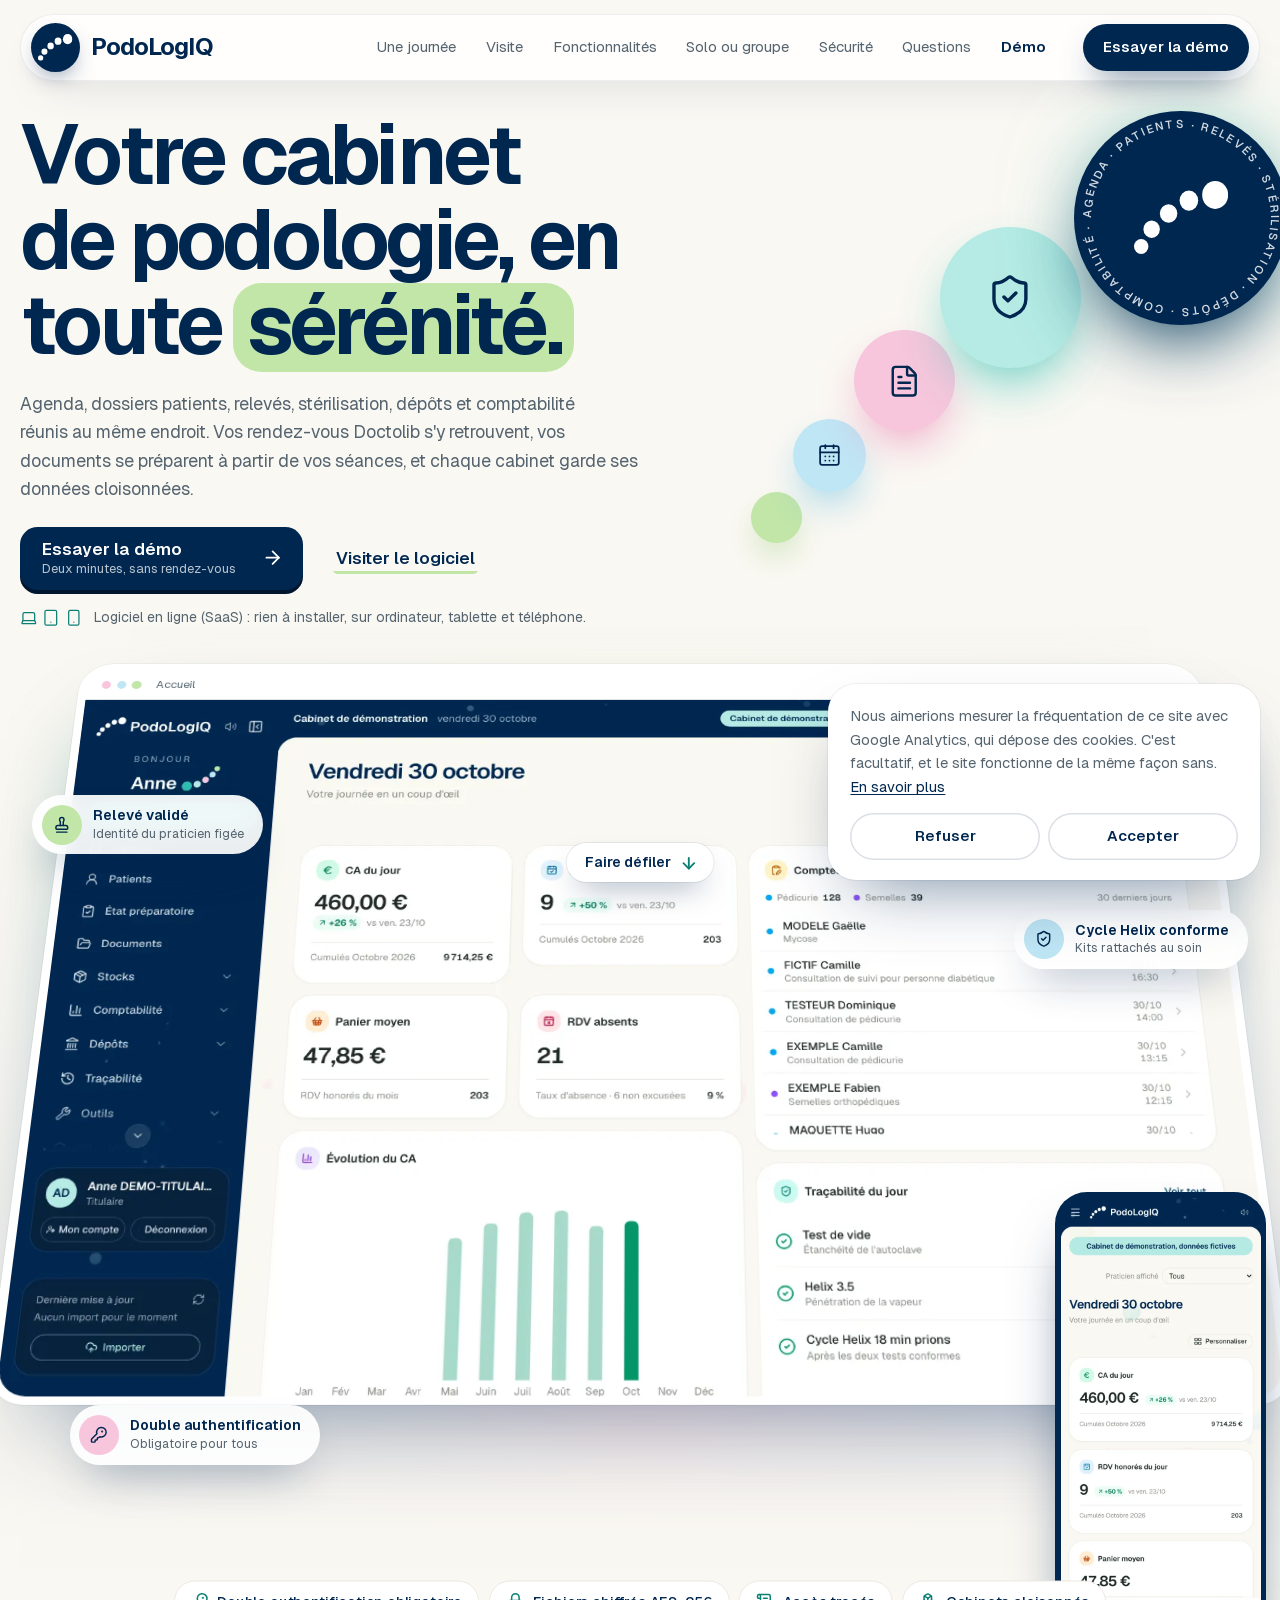
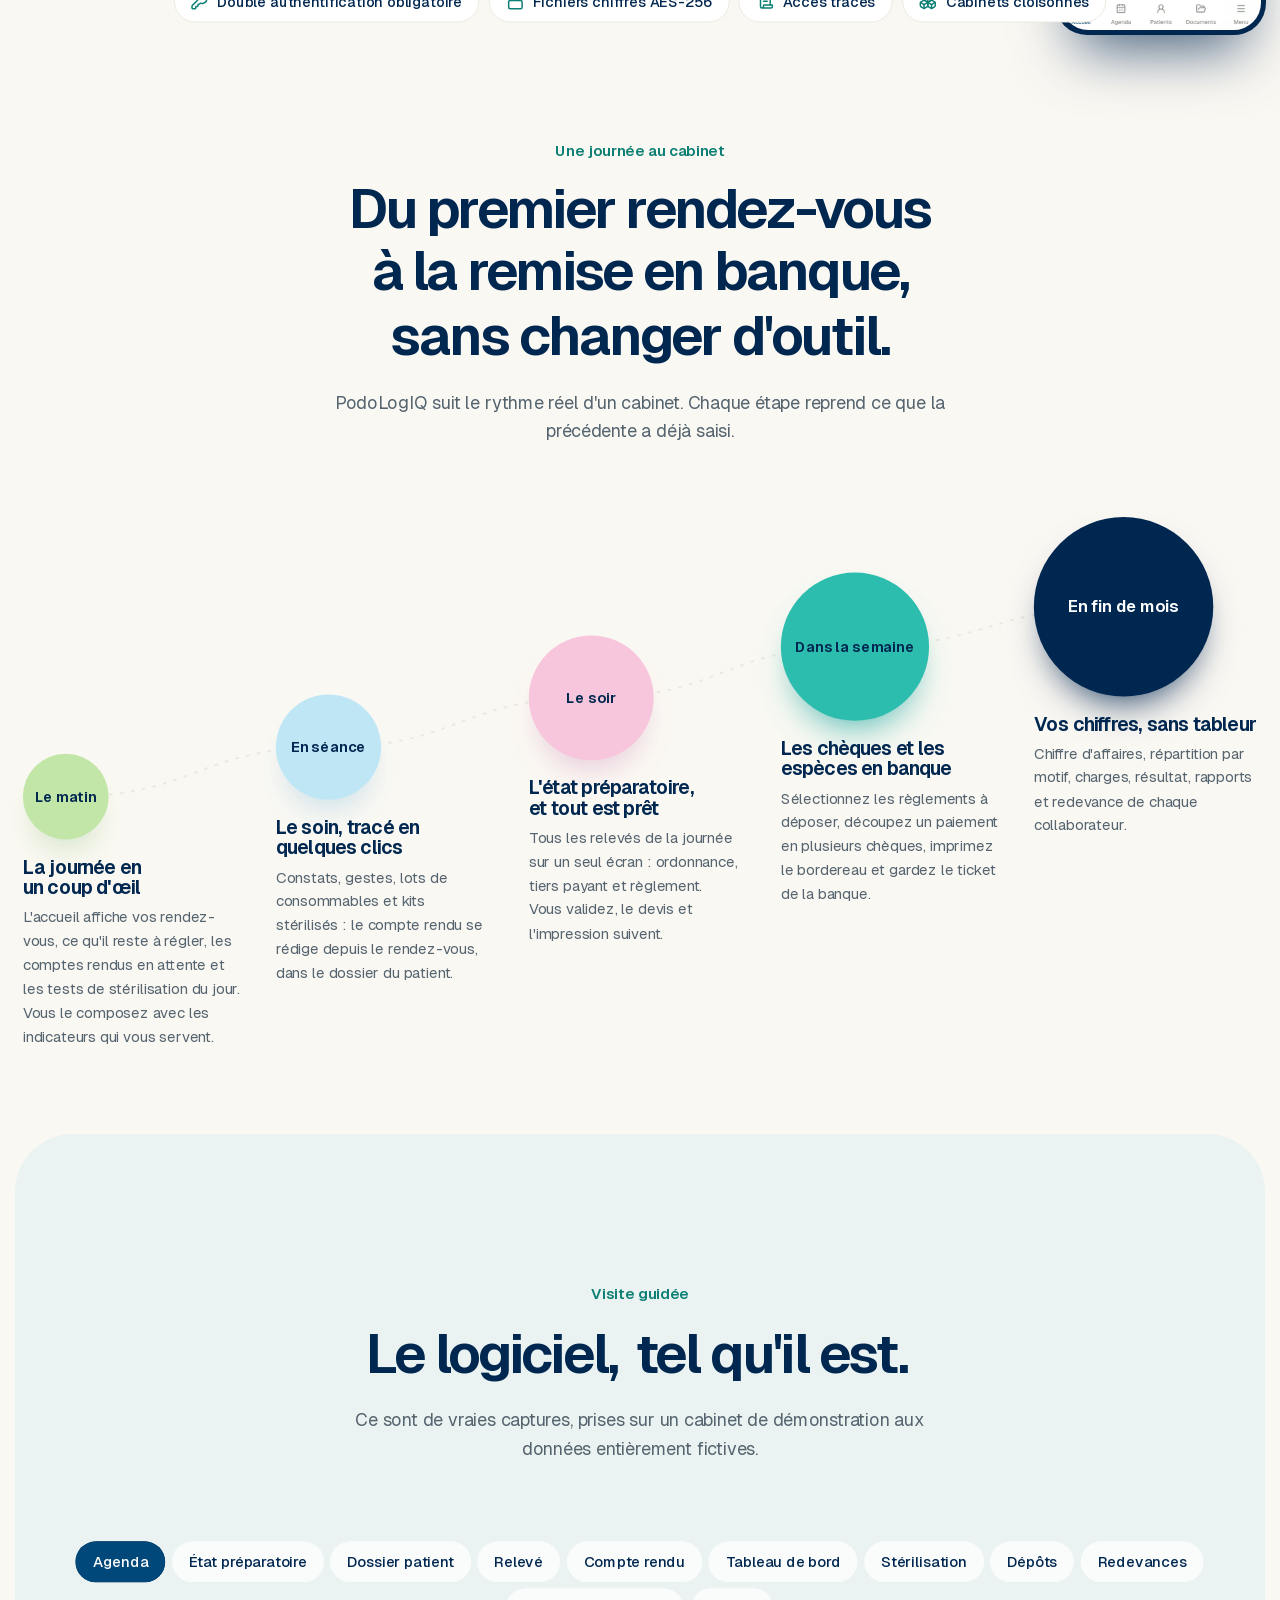
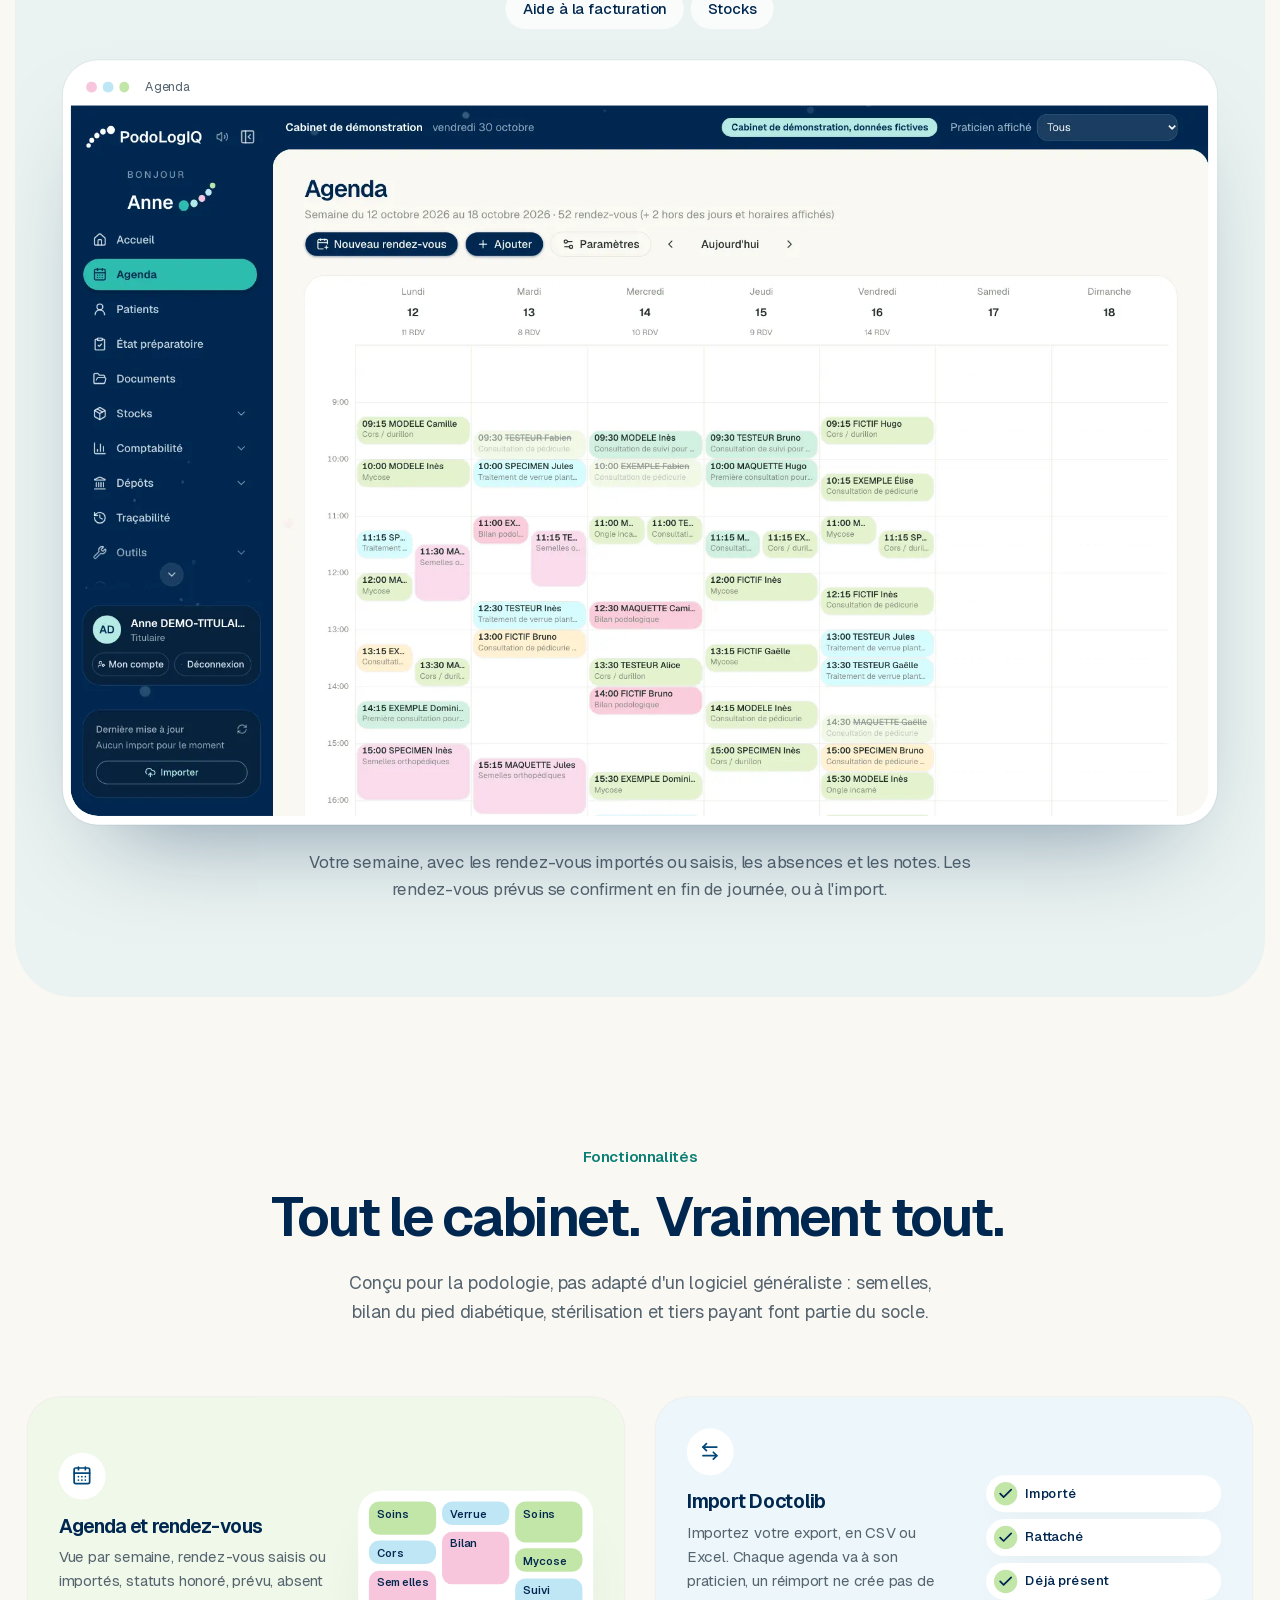
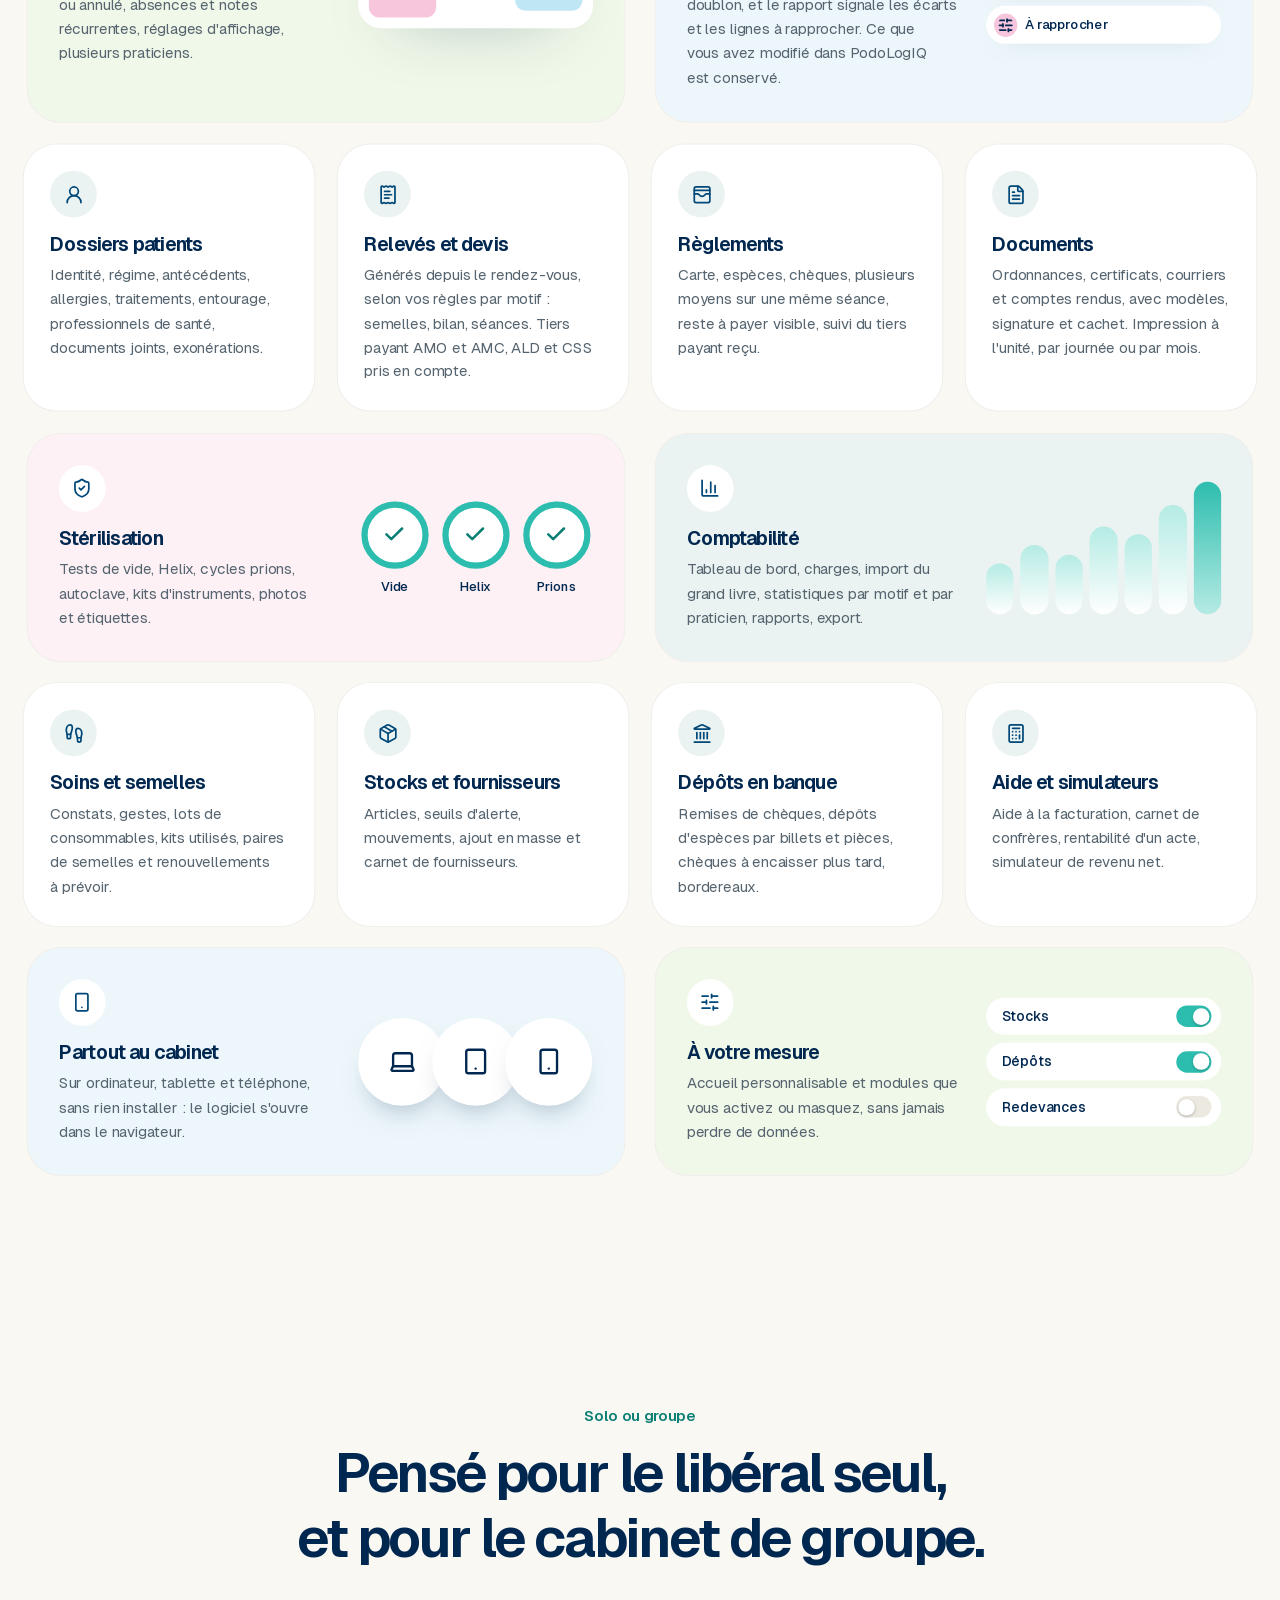
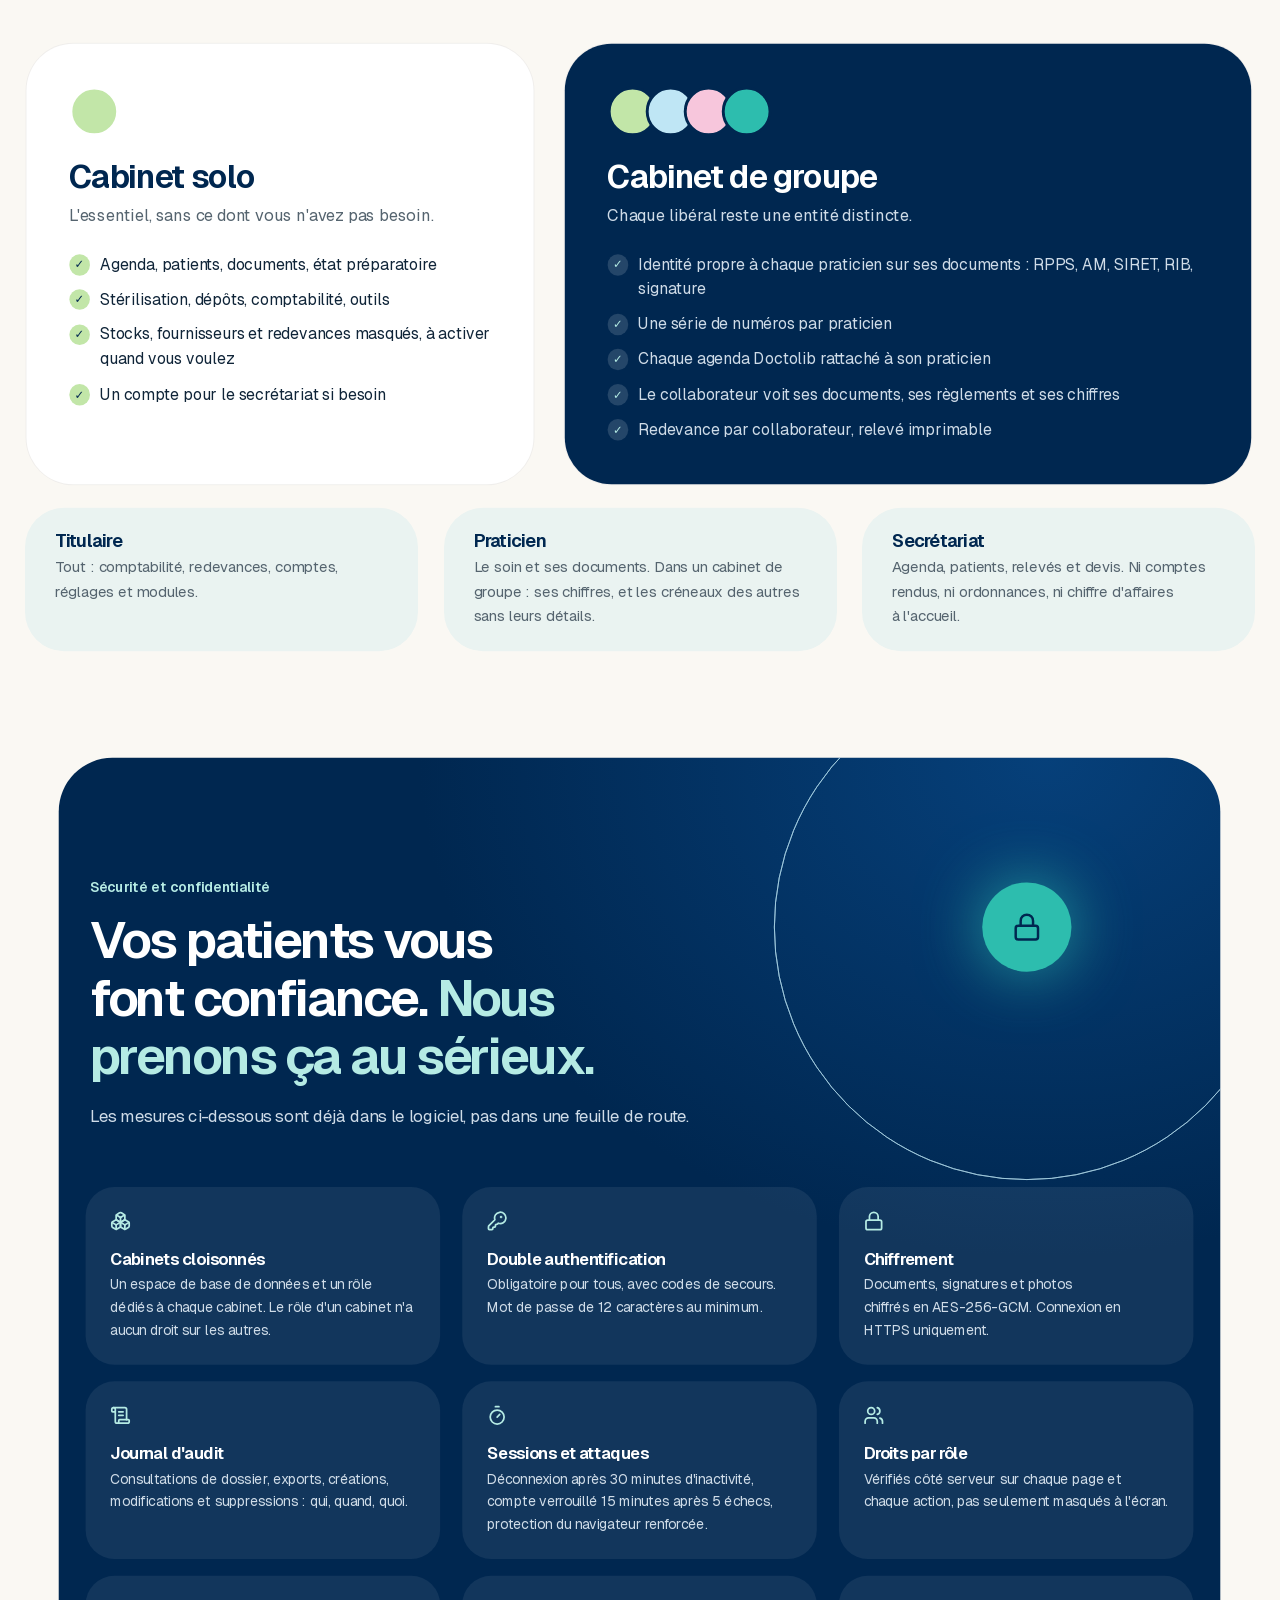
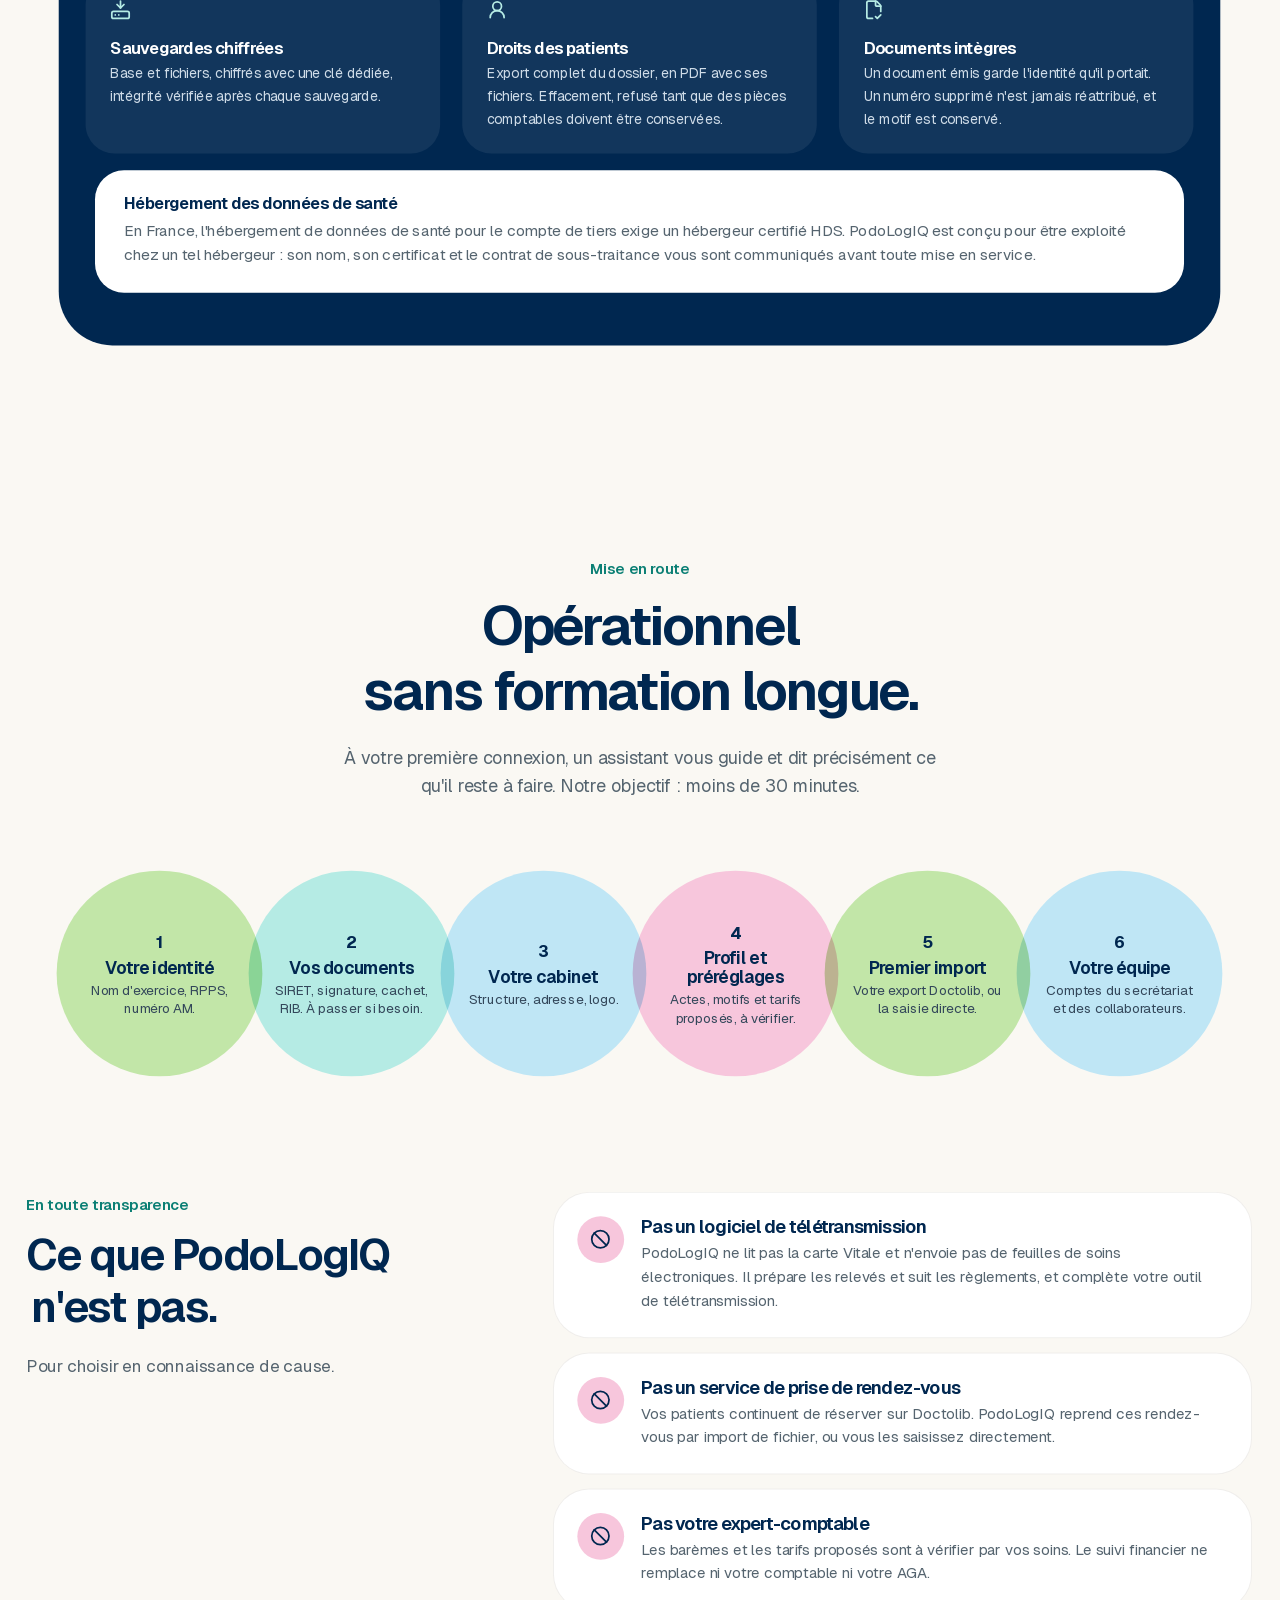
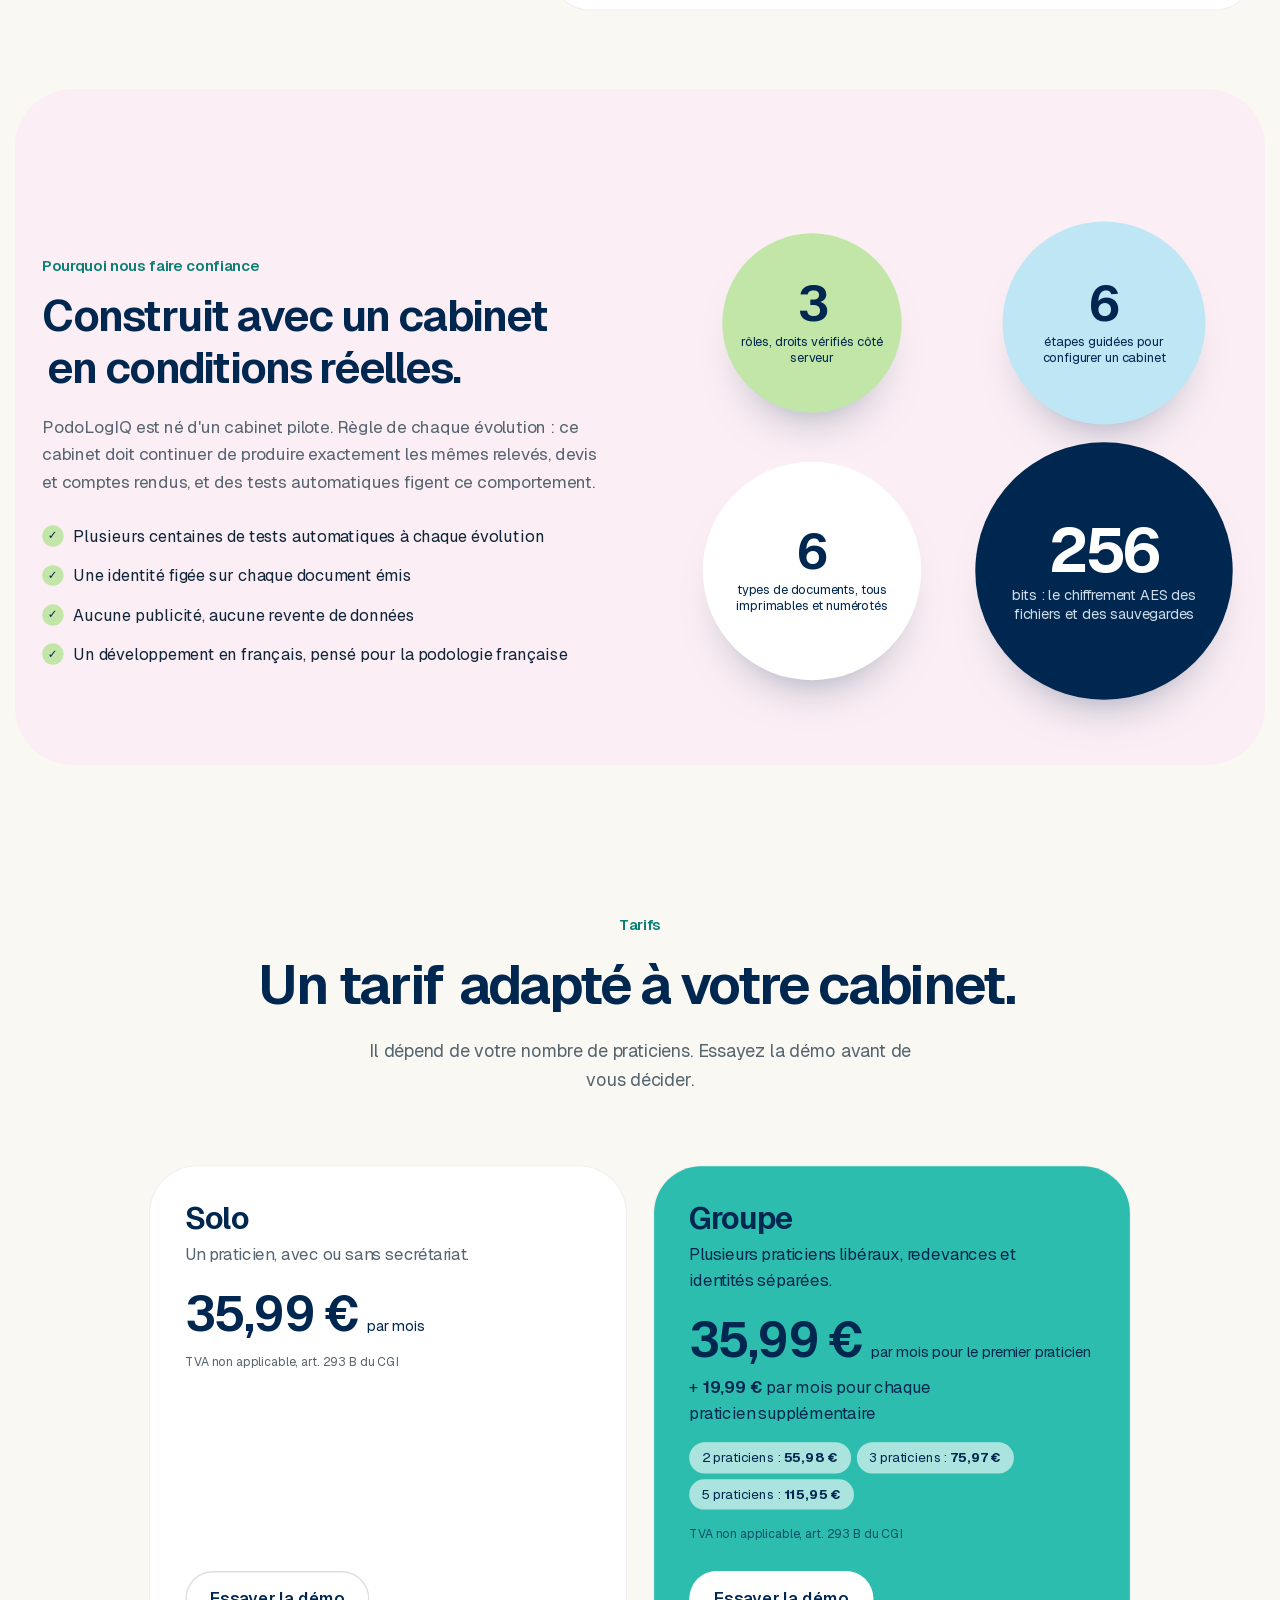
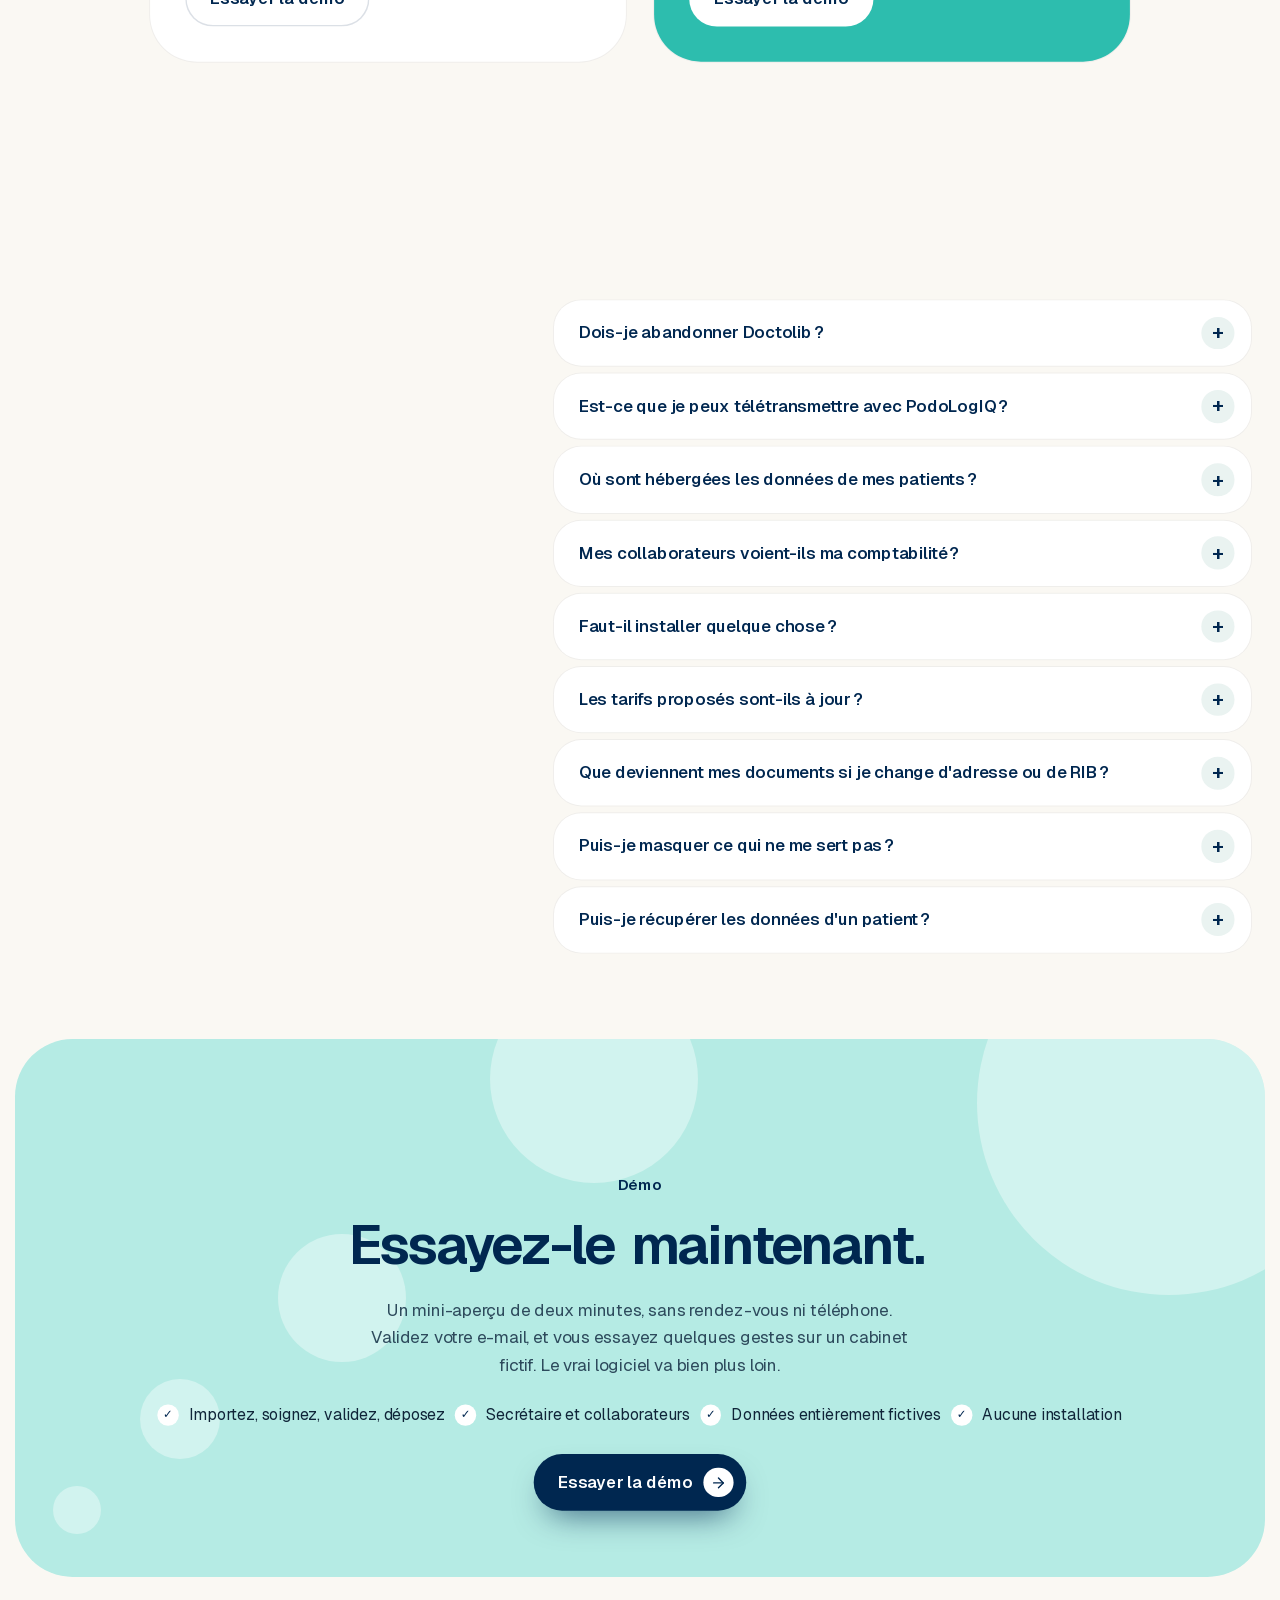
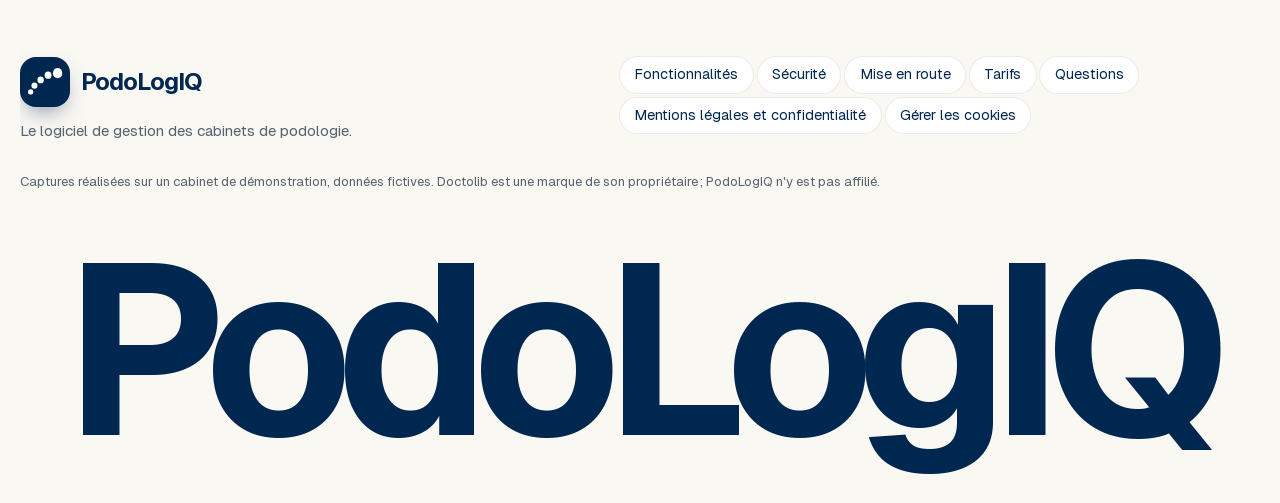
==== commit 892c8efb: "Vitrine : prix, version mobile, menu animé, indice de défilement - Tarifs : 35,99 € par mois, 19,99 " ====
--- a/index.html
+++ b/index.html
@@ -36,7 +36,7 @@
   </script>
 </head>
 <body>
-  <svg class="sprite" aria-hidden="true"><symbol id="logo" viewBox="0 0 667 517"><ellipse cx="51" cy="464" rx="51" ry="53"/><ellipse cx="125" cy="341" rx="58" ry="62"/><ellipse cx="245" cy="230" rx="62" ry="66"/><ellipse cx="389" cy="139" rx="66" ry="71"/><ellipse cx="575" cy="99" rx="92" ry="99"/></symbol><symbol id="i-arrow-left-right" viewBox="0 0 24 24"><path d="M8 3 4 7l4 4"/><path d="M4 7h16"/><path d="m16 21 4-4-4-4"/><path d="M20 17H4"/></symbol><symbol id="i-arrow-right" viewBox="0 0 24 24"><path d="M5 12h14"/><path d="m12 5 7 7-7 7"/></symbol><symbol id="i-arrow-up" viewBox="0 0 24 24"><path d="m5 12 7-7 7 7"/><path d="M12 19V5"/></symbol><symbol id="i-ban" viewBox="0 0 24 24"><circle cx="12" cy="12" r="10"/><path d="M4.929 4.929 19.07 19.071"/></symbol><symbol id="i-boxes" viewBox="0 0 24 24"><path d="M2.97 12.92A2 2 0 0 0 2 14.63v3.24a2 2 0 0 0 .97 1.71l3 1.8a2 2 0 0 0 2.06 0L12 19v-5.5l-5-3-4.03 2.42Z"/><path d="m7 16.5-4.74-2.85"/><path d="m7 16.5 5-3"/><path d="M7 16.5v5.17"/><path d="M12 13.5V19l3.97 2.38a2 2 0 0 0 2.06 0l3-1.8a2 2 0 0 0 .97-1.71v-3.24a2 2 0 0 0-.97-1.71L17 10.5l-5 3Z"/><path d="m17 16.5-5-3"/><path d="m17 16.5 4.74-2.85"/><path d="M17 16.5v5.17"/><path d="M7.97 4.42A2 2 0 0 0 7 6.13v4.37l5 3 5-3V6.13a2 2 0 0 0-.97-1.71l-3-1.8a2 2 0 0 0-2.06 0l-3 1.8Z"/><path d="M12 8 7.26 5.15"/><path d="m12 8 4.74-2.85"/><path d="M12 13.5V8"/></symbol><symbol id="i-calculator" viewBox="0 0 24 24"><rect width="16" height="20" x="4" y="2" rx="2"/><line x1="8" x2="16" y1="6" y2="6"/><line x1="16" x2="16" y1="14" y2="18"/><path d="M16 10h.01"/><path d="M12 10h.01"/><path d="M8 10h.01"/><path d="M12 14h.01"/><path d="M8 14h.01"/><path d="M12 18h.01"/><path d="M8 18h.01"/></symbol><symbol id="i-calendar-days" viewBox="0 0 24 24"><path d="M8 2v3"/><path d="M16 2v3"/><rect x="3" y="3" width="18" height="18" rx="2"/><path d="M3 9h18"/><path d="M8 13h.01"/><path d="M12 13h.01"/><path d="M16 13h.01"/><path d="M8 17h.01"/><path d="M12 17h.01"/><path d="M16 17h.01"/></symbol><symbol id="i-chart-column" viewBox="0 0 24 24"><path d="M3 3v16a2 2 0 0 0 2 2h16"/><path d="M18 17V9"/><path d="M13 17V5"/><path d="M8 17v-3"/></symbol><symbol id="i-check" viewBox="0 0 24 24"><path d="M20 6 9 17l-5-5"/></symbol><symbol id="i-file-check-2" viewBox="0 0 24 24"><path d="M10.5 22H6a2 2 0 0 1-2-2V4a2 2 0 0 1 2-2h8a2.4 2.4 0 0 1 1.706.706l3.588 3.588A2.4 2.4 0 0 1 20 8v6"/><path d="M14 2v5a1 1 0 0 0 1 1h5"/><path d="m14 20 2 2 4-4"/></symbol><symbol id="i-file-text" viewBox="0 0 24 24"><path d="M6 22a2 2 0 0 1-2-2V4a2 2 0 0 1 2-2h8a2.4 2.4 0 0 1 1.704.706l3.588 3.588A2.4 2.4 0 0 1 20 8v12a2 2 0 0 1-2 2z"/><path d="M14 2v5a1 1 0 0 0 1 1h5"/><path d="M10 9H8"/><path d="M16 13H8"/><path d="M16 17H8"/></symbol><symbol id="i-footprints" viewBox="0 0 24 24"><path d="M4 16v-2.38C4 11.5 2.97 10.5 3 8c.03-2.72 1.49-6 4.5-6C9.37 2 10 3.8 10 5.5c0 3.11-2 5.66-2 8.68V16a2 2 0 1 1-4 0Z"/><path d="M20 20v-2.38c0-2.12 1.03-3.12 1-5.62-.03-2.72-1.49-6-4.5-6C14.63 6 14 7.8 14 9.5c0 3.11 2 5.66 2 8.68V20a2 2 0 1 0 4 0Z"/><path d="M16 17h4"/><path d="M4 13h4"/></symbol><symbol id="i-hard-drive-download" viewBox="0 0 24 24"><path d="M12 2v8"/><path d="m16 6-4 4-4-4"/><rect width="20" height="8" x="2" y="14" rx="2"/><path d="M6 18h.01"/><path d="M10 18h.01"/></symbol><symbol id="i-key-round" viewBox="0 0 24 24"><path d="M2.586 17.414A2 2 0 0 0 2 18.828V21a1 1 0 0 0 1 1h3a1 1 0 0 0 1-1v-1a1 1 0 0 1 1-1h1a1 1 0 0 0 1-1v-1a1 1 0 0 1 1-1h.172a2 2 0 0 0 1.414-.586l.814-.814a6.5 6.5 0 1 0-4-4z"/><circle cx="16.5" cy="7.5" r=".5" fill="currentColor"/></symbol><symbol id="i-landmark" viewBox="0 0 24 24"><path d="M10 18v-7"/><path d="M11.119 2.205a2 2 0 0 1 1.762 0l7.84 3.846A.5.5 0 0 1 20.5 7h-17a.5.5 0 0 1-.22-.949z"/><path d="M14 18v-7"/><path d="M18 18v-7"/><path d="M3 22h18"/><path d="M6 18v-7"/></symbol><symbol id="i-laptop" viewBox="0 0 24 24"><path d="M18 5a2 2 0 0 1 2 2v8.526a2 2 0 0 0 .212.897l1.068 2.127a1 1 0 0 1-.9 1.45H3.62a1 1 0 0 1-.9-1.45l1.068-2.127A2 2 0 0 0 4 15.526V7a2 2 0 0 1 2-2z"/><path d="M20.054 15.987H3.946"/></symbol><symbol id="i-lock" viewBox="0 0 24 24"><rect width="18" height="11" x="3" y="11" rx="2" ry="2"/><path d="M7 11V7a5 5 0 0 1 10 0v4"/></symbol><symbol id="i-package" viewBox="0 0 24 24"><path d="M11 21.73a2 2 0 0 0 2 0l7-4A2 2 0 0 0 21 16V8a2 2 0 0 0-1-1.73l-7-4a2 2 0 0 0-2 0l-7 4A2 2 0 0 0 3 8v8a2 2 0 0 0 1 1.73z"/><path d="M12 22V12"/><polyline points="3.29 7 12 12 20.71 7"/><path d="m7.5 4.27 9 5.15"/></symbol><symbol id="i-receipt-text" viewBox="0 0 24 24"><path d="M13 16H8"/><path d="M14 8H8"/><path d="M16 12H8"/><path d="M4 3a1 1 0 0 1 1-1 1.3 1.3 0 0 1 .7.2l.933.6a1.3 1.3 0 0 0 1.4 0l.934-.6a1.3 1.3 0 0 1 1.4 0l.933.6a1.3 1.3 0 0 0 1.4 0l.933-.6a1.3 1.3 0 0 1 1.4 0l.934.6a1.3 1.3 0 0 0 1.4 0l.933-.6A1.3 1.3 0 0 1 19 2a1 1 0 0 1 1 1v18a1 1 0 0 1-1 1 1.3 1.3 0 0 1-.7-.2l-.933-.6a1.3 1.3 0 0 0-1.4 0l-.934.6a1.3 1.3 0 0 1-1.4 0l-.933-.6a1.3 1.3 0 0 0-1.4 0l-.933.6a1.3 1.3 0 0 1-1.4 0l-.934-.6a1.3 1.3 0 0 0-1.4 0l-.933.6a1.3 1.3 0 0 1-.7.2 1 1 0 0 1-1-1z"/></symbol><symbol id="i-scroll-text" viewBox="0 0 24 24"><path d="M15 12h-5"/><path d="M15 8h-5"/><path d="M19 17V5a2 2 0 0 0-2-2H4"/><path d="M8 21h12a2 2 0 0 0 2-2v-1a1 1 0 0 0-1-1H11a1 1 0 0 0-1 1v1a2 2 0 1 1-4 0V5a2 2 0 1 0-4 0v2a1 1 0 0 0 1 1h3"/></symbol><symbol id="i-shield-check" viewBox="0 0 24 24"><path d="M20 13c0 5-3.5 7.5-7.66 8.95a1 1 0 0 1-.67-.01C7.5 20.5 4 18 4 13V6a1 1 0 0 1 1-1c2 0 4.5-1.2 6.24-2.72a1.17 1.17 0 0 1 1.52 0C14.51 3.81 17 5 19 5a1 1 0 0 1 1 1z"/><path d="m9 12 2 2 4-4"/></symbol><symbol id="i-sliders-horizontal" viewBox="0 0 24 24"><path d="M10 5H3"/><path d="M12 19H3"/><path d="M14 3v4"/><path d="M16 17v4"/><path d="M21 12h-9"/><path d="M21 19h-5"/><path d="M21 5h-7"/><path d="M8 10v4"/><path d="M8 12H3"/></symbol><symbol id="i-smartphone" viewBox="0 0 24 24"><rect width="14" height="20" x="5" y="2" rx="2" ry="2"/><path d="M12 18h.01"/></symbol><symbol id="i-stamp" viewBox="0 0 24 24"><path d="M14 13V8.5C14 7 15 7 15 5a3 3 0 0 0-6 0c0 2 1 2 1 3.5V13"/><path d="M20 15.5a2.5 2.5 0 0 0-2.5-2.5h-11A2.5 2.5 0 0 0 4 15.5V17a1 1 0 0 0 1 1h14a1 1 0 0 0 1-1z"/><path d="M5 22h14"/></symbol><symbol id="i-tablet" viewBox="0 0 24 24"><rect width="16" height="20" x="4" y="2" rx="2" ry="2"/><line x1="12" x2="12.01" y1="18" y2="18"/></symbol><symbol id="i-timer" viewBox="0 0 24 24"><line x1="10" x2="14" y1="2" y2="2"/><line x1="12" x2="15" y1="14" y2="11"/><circle cx="12" cy="14" r="8"/></symbol><symbol id="i-user-round" viewBox="0 0 24 24"><circle cx="12" cy="8" r="5"/><path d="M20 21a8 8 0 0 0-16 0"/></symbol><symbol id="i-users" viewBox="0 0 24 24"><path d="M16 21v-2a4 4 0 0 0-4-4H6a4 4 0 0 0-4 4v2"/><path d="M16 3.128a4 4 0 0 1 0 7.744"/><path d="M22 21v-2a4 4 0 0 0-3-3.87"/><circle cx="9" cy="7" r="4"/></symbol><symbol id="i-wallet-cards" viewBox="0 0 24 24"><path d="M3 11h3.75a2 2 0 0 1 1.6.8l.45.6a4 4 0 0 0 6.4 0l.45-.6a2 2 0 0 1 1.6-.8H21"/><path d="M3 7h18"/><rect x="3" y="3" width="18" height="18" rx="2"/></symbol></svg>
+  <svg class="sprite" aria-hidden="true"><symbol id="logo" viewBox="0 0 667 517"><ellipse cx="51" cy="464" rx="51" ry="53"/><ellipse cx="125" cy="341" rx="58" ry="62"/><ellipse cx="245" cy="230" rx="62" ry="66"/><ellipse cx="389" cy="139" rx="66" ry="71"/><ellipse cx="575" cy="99" rx="92" ry="99"/></symbol><symbol id="i-arrow-left-right" viewBox="0 0 24 24"><path d="M8 3 4 7l4 4"/><path d="M4 7h16"/><path d="m16 21 4-4-4-4"/><path d="M20 17H4"/></symbol><symbol id="i-arrow-right" viewBox="0 0 24 24"><path d="M5 12h14"/><path d="m12 5 7 7-7 7"/></symbol><symbol id="i-arrow-down" viewBox="0 0 24 24"><path d="M12 5v14"/><path d="m19 12-7 7-7-7"/></symbol><symbol id="i-arrow-up" viewBox="0 0 24 24"><path d="m5 12 7-7 7 7"/><path d="M12 19V5"/></symbol><symbol id="i-ban" viewBox="0 0 24 24"><circle cx="12" cy="12" r="10"/><path d="M4.929 4.929 19.07 19.071"/></symbol><symbol id="i-boxes" viewBox="0 0 24 24"><path d="M2.97 12.92A2 2 0 0 0 2 14.63v3.24a2 2 0 0 0 .97 1.71l3 1.8a2 2 0 0 0 2.06 0L12 19v-5.5l-5-3-4.03 2.42Z"/><path d="m7 16.5-4.74-2.85"/><path d="m7 16.5 5-3"/><path d="M7 16.5v5.17"/><path d="M12 13.5V19l3.97 2.38a2 2 0 0 0 2.06 0l3-1.8a2 2 0 0 0 .97-1.71v-3.24a2 2 0 0 0-.97-1.71L17 10.5l-5 3Z"/><path d="m17 16.5-5-3"/><path d="m17 16.5 4.74-2.85"/><path d="M17 16.5v5.17"/><path d="M7.97 4.42A2 2 0 0 0 7 6.13v4.37l5 3 5-3V6.13a2 2 0 0 0-.97-1.71l-3-1.8a2 2 0 0 0-2.06 0l-3 1.8Z"/><path d="M12 8 7.26 5.15"/><path d="m12 8 4.74-2.85"/><path d="M12 13.5V8"/></symbol><symbol id="i-calculator" viewBox="0 0 24 24"><rect width="16" height="20" x="4" y="2" rx="2"/><line x1="8" x2="16" y1="6" y2="6"/><line x1="16" x2="16" y1="14" y2="18"/><path d="M16 10h.01"/><path d="M12 10h.01"/><path d="M8 10h.01"/><path d="M12 14h.01"/><path d="M8 14h.01"/><path d="M12 18h.01"/><path d="M8 18h.01"/></symbol><symbol id="i-calendar-days" viewBox="0 0 24 24"><path d="M8 2v3"/><path d="M16 2v3"/><rect x="3" y="3" width="18" height="18" rx="2"/><path d="M3 9h18"/><path d="M8 13h.01"/><path d="M12 13h.01"/><path d="M16 13h.01"/><path d="M8 17h.01"/><path d="M12 17h.01"/><path d="M16 17h.01"/></symbol><symbol id="i-chart-column" viewBox="0 0 24 24"><path d="M3 3v16a2 2 0 0 0 2 2h16"/><path d="M18 17V9"/><path d="M13 17V5"/><path d="M8 17v-3"/></symbol><symbol id="i-check" viewBox="0 0 24 24"><path d="M20 6 9 17l-5-5"/></symbol><symbol id="i-file-check-2" viewBox="0 0 24 24"><path d="M10.5 22H6a2 2 0 0 1-2-2V4a2 2 0 0 1 2-2h8a2.4 2.4 0 0 1 1.706.706l3.588 3.588A2.4 2.4 0 0 1 20 8v6"/><path d="M14 2v5a1 1 0 0 0 1 1h5"/><path d="m14 20 2 2 4-4"/></symbol><symbol id="i-file-text" viewBox="0 0 24 24"><path d="M6 22a2 2 0 0 1-2-2V4a2 2 0 0 1 2-2h8a2.4 2.4 0 0 1 1.704.706l3.588 3.588A2.4 2.4 0 0 1 20 8v12a2 2 0 0 1-2 2z"/><path d="M14 2v5a1 1 0 0 0 1 1h5"/><path d="M10 9H8"/><path d="M16 13H8"/><path d="M16 17H8"/></symbol><symbol id="i-footprints" viewBox="0 0 24 24"><path d="M4 16v-2.38C4 11.5 2.97 10.5 3 8c.03-2.72 1.49-6 4.5-6C9.37 2 10 3.8 10 5.5c0 3.11-2 5.66-2 8.68V16a2 2 0 1 1-4 0Z"/><path d="M20 20v-2.38c0-2.12 1.03-3.12 1-5.62-.03-2.72-1.49-6-4.5-6C14.63 6 14 7.8 14 9.5c0 3.11 2 5.66 2 8.68V20a2 2 0 1 0 4 0Z"/><path d="M16 17h4"/><path d="M4 13h4"/></symbol><symbol id="i-hard-drive-download" viewBox="0 0 24 24"><path d="M12 2v8"/><path d="m16 6-4 4-4-4"/><rect width="20" height="8" x="2" y="14" rx="2"/><path d="M6 18h.01"/><path d="M10 18h.01"/></symbol><symbol id="i-key-round" viewBox="0 0 24 24"><path d="M2.586 17.414A2 2 0 0 0 2 18.828V21a1 1 0 0 0 1 1h3a1 1 0 0 0 1-1v-1a1 1 0 0 1 1-1h1a1 1 0 0 0 1-1v-1a1 1 0 0 1 1-1h.172a2 2 0 0 0 1.414-.586l.814-.814a6.5 6.5 0 1 0-4-4z"/><circle cx="16.5" cy="7.5" r=".5" fill="currentColor"/></symbol><symbol id="i-landmark" viewBox="0 0 24 24"><path d="M10 18v-7"/><path d="M11.119 2.205a2 2 0 0 1 1.762 0l7.84 3.846A.5.5 0 0 1 20.5 7h-17a.5.5 0 0 1-.22-.949z"/><path d="M14 18v-7"/><path d="M18 18v-7"/><path d="M3 22h18"/><path d="M6 18v-7"/></symbol><symbol id="i-laptop" viewBox="0 0 24 24"><path d="M18 5a2 2 0 0 1 2 2v8.526a2 2 0 0 0 .212.897l1.068 2.127a1 1 0 0 1-.9 1.45H3.62a1 1 0 0 1-.9-1.45l1.068-2.127A2 2 0 0 0 4 15.526V7a2 2 0 0 1 2-2z"/><path d="M20.054 15.987H3.946"/></symbol><symbol id="i-lock" viewBox="0 0 24 24"><rect width="18" height="11" x="3" y="11" rx="2" ry="2"/><path d="M7 11V7a5 5 0 0 1 10 0v4"/></symbol><symbol id="i-package" viewBox="0 0 24 24"><path d="M11 21.73a2 2 0 0 0 2 0l7-4A2 2 0 0 0 21 16V8a2 2 0 0 0-1-1.73l-7-4a2 2 0 0 0-2 0l-7 4A2 2 0 0 0 3 8v8a2 2 0 0 0 1 1.73z"/><path d="M12 22V12"/><polyline points="3.29 7 12 12 20.71 7"/><path d="m7.5 4.27 9 5.15"/></symbol><symbol id="i-receipt-text" viewBox="0 0 24 24"><path d="M13 16H8"/><path d="M14 8H8"/><path d="M16 12H8"/><path d="M4 3a1 1 0 0 1 1-1 1.3 1.3 0 0 1 .7.2l.933.6a1.3 1.3 0 0 0 1.4 0l.934-.6a1.3 1.3 0 0 1 1.4 0l.933.6a1.3 1.3 0 0 0 1.4 0l.933-.6a1.3 1.3 0 0 1 1.4 0l.934.6a1.3 1.3 0 0 0 1.4 0l.933-.6A1.3 1.3 0 0 1 19 2a1 1 0 0 1 1 1v18a1 1 0 0 1-1 1 1.3 1.3 0 0 1-.7-.2l-.933-.6a1.3 1.3 0 0 0-1.4 0l-.934.6a1.3 1.3 0 0 1-1.4 0l-.933-.6a1.3 1.3 0 0 0-1.4 0l-.933.6a1.3 1.3 0 0 1-1.4 0l-.934-.6a1.3 1.3 0 0 0-1.4 0l-.933.6a1.3 1.3 0 0 1-.7.2 1 1 0 0 1-1-1z"/></symbol><symbol id="i-scroll-text" viewBox="0 0 24 24"><path d="M15 12h-5"/><path d="M15 8h-5"/><path d="M19 17V5a2 2 0 0 0-2-2H4"/><path d="M8 21h12a2 2 0 0 0 2-2v-1a1 1 0 0 0-1-1H11a1 1 0 0 0-1 1v1a2 2 0 1 1-4 0V5a2 2 0 1 0-4 0v2a1 1 0 0 0 1 1h3"/></symbol><symbol id="i-shield-check" viewBox="0 0 24 24"><path d="M20 13c0 5-3.5 7.5-7.66 8.95a1 1 0 0 1-.67-.01C7.5 20.5 4 18 4 13V6a1 1 0 0 1 1-1c2 0 4.5-1.2 6.24-2.72a1.17 1.17 0 0 1 1.52 0C14.51 3.81 17 5 19 5a1 1 0 0 1 1 1z"/><path d="m9 12 2 2 4-4"/></symbol><symbol id="i-sliders-horizontal" viewBox="0 0 24 24"><path d="M10 5H3"/><path d="M12 19H3"/><path d="M14 3v4"/><path d="M16 17v4"/><path d="M21 12h-9"/><path d="M21 19h-5"/><path d="M21 5h-7"/><path d="M8 10v4"/><path d="M8 12H3"/></symbol><symbol id="i-smartphone" viewBox="0 0 24 24"><rect width="14" height="20" x="5" y="2" rx="2" ry="2"/><path d="M12 18h.01"/></symbol><symbol id="i-stamp" viewBox="0 0 24 24"><path d="M14 13V8.5C14 7 15 7 15 5a3 3 0 0 0-6 0c0 2 1 2 1 3.5V13"/><path d="M20 15.5a2.5 2.5 0 0 0-2.5-2.5h-11A2.5 2.5 0 0 0 4 15.5V17a1 1 0 0 0 1 1h14a1 1 0 0 0 1-1z"/><path d="M5 22h14"/></symbol><symbol id="i-tablet" viewBox="0 0 24 24"><rect width="16" height="20" x="4" y="2" rx="2" ry="2"/><line x1="12" x2="12.01" y1="18" y2="18"/></symbol><symbol id="i-timer" viewBox="0 0 24 24"><line x1="10" x2="14" y1="2" y2="2"/><line x1="12" x2="15" y1="14" y2="11"/><circle cx="12" cy="14" r="8"/></symbol><symbol id="i-user-round" viewBox="0 0 24 24"><circle cx="12" cy="8" r="5"/><path d="M20 21a8 8 0 0 0-16 0"/></symbol><symbol id="i-users" viewBox="0 0 24 24"><path d="M16 21v-2a4 4 0 0 0-4-4H6a4 4 0 0 0-4 4v2"/><path d="M16 3.128a4 4 0 0 1 0 7.744"/><path d="M22 21v-2a4 4 0 0 0-3-3.87"/><circle cx="9" cy="7" r="4"/></symbol><symbol id="i-wallet-cards" viewBox="0 0 24 24"><path d="M3 11h3.75a2 2 0 0 1 1.6.8l.45.6a4 4 0 0 0 6.4 0l.45-.6a2 2 0 0 1 1.6-.8H21"/><path d="M3 7h18"/><rect x="3" y="3" width="18" height="18" rx="2"/></symbol></svg>
   <a class="evitement" href="#contenu">Aller au contenu</a>
   <div class="entree-cadre" id="entree">
     <div class="entree-voile" id="entree-voile" aria-hidden="true"></div>
@@ -109,7 +109,7 @@
             <a class="action-demo" href="demo.html"><span><b>Essayer la démo</b><small>Deux minutes, sans rendez-vous</small></span><svg class="ico" aria-hidden="true"><use href="#i-arrow-right"/></svg></a>
             <a class="action-visite" href="#visite">Visiter le logiciel</a>
           </div>
-          <p class="en-ligne"><span class="en-ligne-ico" aria-hidden="true"><svg class="ico"><use href="#i-laptop"/></svg><svg class="ico"><use href="#i-tablet"/></svg><svg class="ico"><use href="#i-smartphone"/></svg></span><span>Logiciel en ligne (SaaS) : rien à installer, sur ordinateur, tablette et téléphone.</span></p>
+          <p class="en-ligne"><span class="en-ligne-ico" aria-hidden="true"><svg class="ico"><use href="#i-laptop"/></svg><svg class="ico"><use href="#i-tablet"/></svg><svg class="ico"><use href="#i-smartphone"/></svg></span><span>Logiciel en ligne (SaaS) : rien à installer, sur ordinateur, tablette et téléphone.</span></p>
         </div>
       </div>
 
@@ -145,8 +145,8 @@
         <svg class="frise-trace" id="frise-trace" aria-hidden="true"><path class="trace-fond"/><path class="trace-vive" pathLength="1"/></svg>
         <ol class="frise" id="frise">
           <li class="revele" style="--d:5.5rem;--decal:15rem;--c:var(--vert)"><span class="rond">Le matin</span><h3>La journée en un coup d'œil</h3><p>L'accueil affiche vos rendez-vous, ce qu'il reste à régler, les comptes rendus en attente et les tests de stérilisation du jour. Vous le composez avec les indicateurs qui vous servent.</p></li>
-          <li class="revele" style="--d:6.75rem;--decal:11.25rem;--c:var(--ciel)"><span class="rond">En séance</span><h3>Le soin, tracé en quelques clics</h3><p>Constats, gestes, lots de consommables et kits stérilisés : le compte rendu se rédige depuis le rendez-vous, dans le dossier du patient.</p></li>
-          <li class="revele" style="--d:8rem;--decal:7.5rem;--c:var(--rose)"><span class="rond">Le soir</span><h3>L'état préparatoire, et tout est prêt</h3><p>Tous les relevés de la journée sur un seul écran : ordonnance, tiers payant et règlement. Vous validez, le devis et l'impression suivent.</p></li>
+          <li class="revele" style="--d:6.75rem;--decal:11.25rem;--c:var(--ciel)"><span class="rond">En séance</span><h3>Le soin, tracé en quelques clics</h3><p>Constats, gestes, lots de consommables et kits stérilisés : le compte rendu se rédige depuis le rendez-vous, dans le dossier du patient.</p></li>
+          <li class="revele" style="--d:8rem;--decal:7.5rem;--c:var(--rose)"><span class="rond">Le soir</span><h3>L'état préparatoire, et tout est prêt</h3><p>Tous les relevés de la journée sur un seul écran : ordonnance, tiers payant et règlement. Vous validez, le devis et l'impression suivent.</p></li>
           <li class="revele" style="--d:9.5rem;--decal:3.5rem;--c:var(--turquoise)"><span class="rond">Dans la semaine</span><h3>Les chèques et les espèces en banque</h3><p>Sélectionnez les règlements à déposer, découpez un paiement en plusieurs chèques, imprimez le bordereau et gardez le ticket de la banque.</p></li>
           <li class="revele fin" style="--d:11.5rem;--decal:0rem;--c:var(--marine)"><span class="rond">En fin de mois</span><h3>Vos chiffres, sans tableur</h3><p>Chiffre d'affaires, répartition par motif, charges, résultat, rapports et redevance de chaque collaborateur.</p></li>
         </ol>
@@ -189,7 +189,7 @@
       <header class="titre-section revele" style="--surligne:var(--rose)">
         <p class="surtitre">Fonctionnalités</p>
         <h2>Tout le cabinet. <em>Vraiment tout.</em></h2>
-        <p>Conçu pour la podologie, pas adapté d'un logiciel généraliste : semelles, bilan du pied diabétique, stérilisation et tiers payant font partie du socle.</p>
+        <p>Conçu pour la podologie, pas adapté d'un logiciel généraliste : semelles, bilan du pied diabétique, stérilisation et tiers payant font partie du socle.</p>
       </header>
       <div class="bento">
         <article class="carte large teinte-vert revele">
@@ -211,7 +211,7 @@
         </article>
 
         <article class="carte revele"><span class="icone"><svg class="ico"><use href="#i-user-round"/></svg></span><h3>Dossiers patients</h3><p>Identité, régime, antécédents, allergies, traitements, entourage, professionnels de santé, documents joints, exonérations.</p></article>
-        <article class="carte revele"><span class="icone"><svg class="ico"><use href="#i-receipt-text"/></svg></span><h3>Relevés et devis</h3><p>Générés depuis le rendez-vous, selon vos règles par motif : semelles, bilan, séances. Tiers payant AMO et AMC, ALD et CSS pris en compte.</p></article>
+        <article class="carte revele"><span class="icone"><svg class="ico"><use href="#i-receipt-text"/></svg></span><h3>Relevés et devis</h3><p>Générés depuis le rendez-vous, selon vos règles par motif : semelles, bilan, séances. Tiers payant AMO et AMC, ALD et CSS pris en compte.</p></article>
         <article class="carte revele"><span class="icone"><svg class="ico"><use href="#i-wallet-cards"/></svg></span><h3>Règlements</h3><p>Carte, espèces, chèques, plusieurs moyens sur une même séance, reste à payer visible, suivi du tiers payant reçu.</p></article>
         <article class="carte revele"><span class="icone"><svg class="ico"><use href="#i-file-text"/></svg></span><h3>Documents</h3><p>Ordonnances, certificats, courriers et comptes rendus, avec modèles, signature et cachet. Impression à l'unité, par journée ou par mois.</p></article>
 
@@ -236,7 +236,7 @@
         <article class="carte revele"><span class="icone"><svg class="ico"><use href="#i-calculator"/></svg></span><h3>Aide et simulateurs</h3><p>Aide à la facturation, carnet de confrères, rentabilité d'un acte, simulateur de revenu net.</p></article>
 
         <article class="carte large teinte-ciel revele">
-          <div class="carte-texte"><span class="icone"><svg class="ico"><use href="#i-smartphone"/></svg></span><h3>Partout au cabinet</h3><p>Sur ordinateur, tablette et téléphone, sans rien installer : le logiciel s'ouvre dans le navigateur.</p></div>
+          <div class="carte-texte"><span class="icone"><svg class="ico"><use href="#i-smartphone"/></svg></span><h3>Partout au cabinet</h3><p>Sur ordinateur, tablette et téléphone, sans rien installer : le logiciel s'ouvre dans le navigateur.</p></div>
           <div class="mini mini-appareils" aria-hidden="true">
             <span style="--n:0"><svg class="ico"><use href="#i-laptop"/></svg></span><span style="--n:2"><svg class="ico"><use href="#i-tablet"/></svg></span><span style="--n:4"><svg class="ico"><use href="#i-smartphone"/></svg></span>
           </div>
@@ -272,7 +272,7 @@
           <h3>Cabinet de groupe</h3>
           <p class="offre-chapo">Chaque libéral reste une entité distincte.</p>
           <ul class="coches">
-            <li>Identité propre à chaque praticien sur ses documents : RPPS, AM, SIRET, RIB, signature</li>
+            <li>Identité propre à chaque praticien sur ses documents : RPPS, AM, SIRET, RIB, signature</li>
             <li>Une série de numéros par praticien</li>
             <li>Chaque agenda Doctolib rattaché à son praticien</li>
             <li>Le collaborateur voit ses documents, ses règlements et ses chiffres</li>
@@ -281,8 +281,8 @@
         </article>
       </div>
       <div class="roles">
-        <div class="revele"><h3>Titulaire</h3><p>Tout : comptabilité, redevances, comptes, réglages et modules.</p></div>
-        <div class="revele"><h3>Praticien</h3><p>Le soin et ses documents. Dans un cabinet de groupe : ses chiffres, et les créneaux des autres sans leurs détails.</p></div>
+        <div class="revele"><h3>Titulaire</h3><p>Tout : comptabilité, redevances, comptes, réglages et modules.</p></div>
+        <div class="revele"><h3>Praticien</h3><p>Le soin et ses documents. Dans un cabinet de groupe : ses chiffres, et les créneaux des autres sans leurs détails.</p></div>
         <div class="revele"><h3>Secrétariat</h3><p>Agenda, patients, relevés et devis. Ni comptes rendus, ni ordonnances, ni chiffre d'affaires à l'accueil.</p></div>
       </div>
     </section>
@@ -302,7 +302,7 @@
           <article class="revele"><svg class="ico"><use href="#i-boxes"/></svg><h3>Cabinets cloisonnés</h3><p>Un espace de base de données et un rôle dédiés à chaque cabinet. Le rôle d'un cabinet n'a aucun droit sur les autres.</p></article>
           <article class="revele"><svg class="ico"><use href="#i-key-round"/></svg><h3>Double authentification</h3><p>Obligatoire pour tous, avec codes de secours. Mot de passe de 12 caractères au minimum.</p></article>
           <article class="revele"><svg class="ico"><use href="#i-lock"/></svg><h3>Chiffrement</h3><p>Documents, signatures et photos chiffrés en AES-256-GCM. Connexion en HTTPS uniquement.</p></article>
-          <article class="revele"><svg class="ico"><use href="#i-scroll-text"/></svg><h3>Journal d'audit</h3><p>Consultations de dossier, exports, créations, modifications et suppressions : qui, quand, quoi.</p></article>
+          <article class="revele"><svg class="ico"><use href="#i-scroll-text"/></svg><h3>Journal d'audit</h3><p>Consultations de dossier, exports, créations, modifications et suppressions : qui, quand, quoi.</p></article>
           <article class="revele"><svg class="ico"><use href="#i-timer"/></svg><h3>Sessions et attaques</h3><p>Déconnexion après 30 minutes d'inactivité, compte verrouillé 15 minutes après 5 échecs, protection du navigateur renforcée.</p></article>
           <article class="revele"><svg class="ico"><use href="#i-users"/></svg><h3>Droits par rôle</h3><p>Vérifiés côté serveur sur chaque page et chaque action, pas seulement masqués à l'écran.</p></article>
           <article class="revele"><svg class="ico"><use href="#i-hard-drive-download"/></svg><h3>Sauvegardes chiffrées</h3><p>Base et fichiers, chiffrés avec une clé dédiée, intégrité vérifiée après chaque sauvegarde.</p></article>
@@ -311,7 +311,7 @@
         </div>
         <aside class="encadre revele">
           <h3>Hébergement des données de santé</h3>
-          <p>En France, l'hébergement de données de santé pour le compte de tiers exige un hébergeur certifié HDS. PodoLogIQ est conçu pour être exploité chez un tel hébergeur : son nom, son certificat et le contrat de sous-traitance vous sont communiqués avant toute mise en service.</p>
+          <p>En France, l'hébergement de données de santé pour le compte de tiers exige un hébergeur certifié HDS. PodoLogIQ est conçu pour être exploité chez un tel hébergeur : son nom, son certificat et le contrat de sous-traitance vous sont communiqués avant toute mise en service.</p>
         </aside>
       </div>
     </section>
@@ -320,7 +320,7 @@
       <header class="titre-section revele" style="--surligne:var(--vert)">
         <p class="surtitre">Mise en route</p>
         <h2>Opérationnel <em>sans formation longue.</em></h2>
-        <p>À votre première connexion, un assistant vous guide et dit précisément ce qu'il reste à faire. Notre objectif : moins de 30 minutes.</p>
+        <p>À votre première connexion, un assistant vous guide et dit précisément ce qu'il reste à faire. Notre objectif : moins de 30 minutes.</p>
       </header>
       <ol class="chaine">
         <li class="revele" style="--c:var(--vert)"><b>1</b><h3>Votre identité</h3><p>Nom d'exercice, RPPS, numéro AM.</p></li>
@@ -352,7 +352,7 @@
         <div class="revele" style="--surligne:#fff">
           <p class="surtitre">Pourquoi nous faire confiance</p>
           <h2>Construit avec un cabinet <em>en conditions réelles.</em></h2>
-          <p class="paragraphe">PodoLogIQ est né d'un cabinet pilote. Règle de chaque évolution : ce cabinet doit continuer de produire exactement les mêmes relevés, devis et comptes rendus, et des tests automatiques figent ce comportement.</p>
+          <p class="paragraphe">PodoLogIQ est né d'un cabinet pilote. Règle de chaque évolution : ce cabinet doit continuer de produire exactement les mêmes relevés, devis et comptes rendus, et des tests automatiques figent ce comportement.</p>
           <ul class="coches coches-grandes">
             <li>Plusieurs centaines de tests automatiques à chaque évolution</li>
             <li>Une identité figée sur chaque document émis</li>
@@ -364,7 +364,7 @@
           <div class="revele" style="--d:11.5rem;--c:var(--vert)"><strong data-compteur="3">3</strong><span>rôles, droits vérifiés côté serveur</span></div>
           <div class="revele" style="--d:13rem;--c:var(--ciel)"><strong data-compteur="6">6</strong><span>étapes guidées pour configurer un cabinet</span></div>
           <div class="revele" style="--d:14rem;--c:#fff"><strong data-compteur="6">6</strong><span>types de documents, tous imprimables et numérotés</span></div>
-          <div class="revele sombre" style="--d:16.5rem;--c:var(--marine)"><strong data-compteur="256">256</strong><span>bits : le chiffrement AES des fichiers et des sauvegardes</span></div>
+          <div class="revele sombre" style="--d:16.5rem;--c:var(--marine)"><strong data-compteur="256">256</strong><span>bits : le chiffrement AES des fichiers et des sauvegardes</span></div>
         </div>
       </div>
     </section>
@@ -373,11 +373,34 @@
       <header class="titre-section revele" style="--surligne:var(--ciel)">
         <p class="surtitre">Tarifs</p>
         <h2>Un tarif <em>adapté à votre cabinet.</em></h2>
-        <p>Il dépend de votre nombre de praticiens. Essayez la démo : nous vous écrivons avec le tarif de votre cabinet.</p>
+        <p>Il dépend de votre nombre de praticiens. Essayez la démo avant de vous décider.</p>
       </header>
+      <!-- Prix : remplis par js/main.js depuis CONFIG.tarifs, le seul endroit où les changer. -->
       <div class="tarifs">
-        <article class="tarif revele"><div><h3>Solo</h3><p>Un praticien, avec ou sans secrétariat.</p></div><a class="bouton bouton-secondaire" href="demo.html">Essayer la démo</a></article>
-        <article class="tarif tarif-vif revele"><div><h3>Groupe</h3><p>Plusieurs praticiens libéraux, redevances et identités séparées.</p></div><a class="bouton bouton-blanc" href="demo.html">Essayer la démo</a></article>
+        <article class="tarif revele">
+          <div>
+            <h3>Solo</h3>
+            <p>Un praticien, avec ou sans secrétariat.</p>
+            <p class="prix"><strong data-tarif="praticiens:1"></strong><span>par mois</span></p>
+            <small class="prix-mention">TVA non applicable, art. 293 B du CGI</small>
+          </div>
+          <a class="bouton bouton-secondaire" href="demo.html">Essayer la démo</a>
+        </article>
+        <article class="tarif tarif-vif revele">
+          <div>
+            <h3>Groupe</h3>
+            <p>Plusieurs praticiens libéraux, redevances et identités séparées.</p>
+            <p class="prix"><strong data-tarif="praticiens:1"></strong><span>par mois pour le premier praticien</span></p>
+            <p class="prix-suite">+ <strong data-tarif="supplementaire"></strong> par mois pour chaque praticien supplémentaire</p>
+            <ul class="prix-exemples" aria-label="Exemples par mois">
+              <li>2 praticiens : <strong data-tarif="praticiens:2"></strong></li>
+              <li>3 praticiens : <strong data-tarif="praticiens:3"></strong></li>
+              <li>5 praticiens : <strong data-tarif="praticiens:5"></strong></li>
+            </ul>
+            <small class="prix-mention">TVA non applicable, art. 293 B du CGI</small>
+          </div>
+          <a class="bouton bouton-blanc" href="demo.html">Essayer la démo</a>
+        </article>
       </div>
     </section>
 
@@ -388,15 +411,15 @@
           <h2>Ce qu'on nous <em>demande souvent.</em></h2>
         </header>
         <div class="faq revele">
-          <details><summary>Dois-je abandonner Doctolib ?</summary><p>Non. PodoLogIQ importe votre export Doctolib, en CSV ou Excel, et rattache chaque agenda à son praticien. Réimporter ne crée pas de doublon. Vous pouvez aussi saisir vos rendez-vous directement, sans Doctolib. Il s'agit d'un import de fichier, pas d'une synchronisation automatique.</p></details>
-          <details><summary>Est-ce que je peux télétransmettre avec PodoLogIQ ?</summary><p>Non. PodoLogIQ ne gère ni la carte Vitale ni les feuilles de soins électroniques. Il complète votre outil de télétransmission : relevés, devis, suivi du tiers payant et des règlements.</p></details>
-          <details><summary>Où sont hébergées les données de mes patients ?</summary><p>PodoLogIQ est conçu pour être exploité chez un hébergeur certifié HDS, comme l'exige la réglementation française pour ces données. Son nom, son certificat et le contrat de sous-traitance vous sont communiqués avant la mise en service.</p></details>
-          <details><summary>Mes collaborateurs voient-ils ma comptabilité ?</summary><p>Non. Un praticien collaborateur voit ses documents, ses règlements et ses chiffres. Dans l'agenda, il voit les créneaux occupés des autres praticiens, sans le nom du patient ni le motif. Le dossier clinique du patient reste commun au cabinet.</p></details>
-          <details><summary>Faut-il installer quelque chose ?</summary><p>Non. PodoLogIQ s'ouvre dans le navigateur, sur ordinateur, tablette ou téléphone.</p></details>
-          <details><summary>Les tarifs proposés sont-ils à jour ?</summary><p>Les cotations et les bases de remboursement viennent d'un référentiel daté, et le logiciel signale ce qui reste à vérifier. Les honoraires sont des propositions : c'est à vous de les valider pour votre cabinet.</p></details>
-          <details><summary>Que deviennent mes documents si je change d'adresse ou de RIB ?</summary><p>Vos nouveaux documents prennent la nouvelle identité. Ceux déjà émis gardent celle qu'ils portaient, sans exception.</p></details>
-          <details><summary>Puis-je masquer ce qui ne me sert pas ?</summary><p>Oui. Le titulaire active ou masque les stocks, les fournisseurs, la stérilisation, les dépôts, les redevances et les outils. Masquer un module ne supprime aucune donnée.</p></details>
-          <details><summary>Puis-je récupérer les données d'un patient ?</summary><p>Oui. Le dossier complet s'exporte en PDF, avec ses fichiers joints. C'est ce qui permet de répondre à une demande d'accès ou de portabilité.</p></details>
+          <details><summary>Dois-je abandonner Doctolib ?</summary><p>Non. PodoLogIQ importe votre export Doctolib, en CSV ou Excel, et rattache chaque agenda à son praticien. Réimporter ne crée pas de doublon. Vous pouvez aussi saisir vos rendez-vous directement, sans Doctolib. Il s'agit d'un import de fichier, pas d'une synchronisation automatique.</p></details>
+          <details><summary>Est-ce que je peux télétransmettre avec PodoLogIQ ?</summary><p>Non. PodoLogIQ ne gère ni la carte Vitale ni les feuilles de soins électroniques. Il complète votre outil de télétransmission : relevés, devis, suivi du tiers payant et des règlements.</p></details>
+          <details><summary>Où sont hébergées les données de mes patients ?</summary><p>PodoLogIQ est conçu pour être exploité chez un hébergeur certifié HDS, comme l'exige la réglementation française pour ces données. Son nom, son certificat et le contrat de sous-traitance vous sont communiqués avant la mise en service.</p></details>
+          <details><summary>Mes collaborateurs voient-ils ma comptabilité ?</summary><p>Non. Un praticien collaborateur voit ses documents, ses règlements et ses chiffres. Dans l'agenda, il voit les créneaux occupés des autres praticiens, sans le nom du patient ni le motif. Le dossier clinique du patient reste commun au cabinet.</p></details>
+          <details><summary>Faut-il installer quelque chose ?</summary><p>Non. PodoLogIQ s'ouvre dans le navigateur, sur ordinateur, tablette ou téléphone.</p></details>
+          <details><summary>Les tarifs proposés sont-ils à jour ?</summary><p>Les cotations et les bases de remboursement viennent d'un référentiel daté, et le logiciel signale ce qui reste à vérifier. Les honoraires sont des propositions : c'est à vous de les valider pour votre cabinet.</p></details>
+          <details><summary>Que deviennent mes documents si je change d'adresse ou de RIB ?</summary><p>Vos nouveaux documents prennent la nouvelle identité. Ceux déjà émis gardent celle qu'ils portaient, sans exception.</p></details>
+          <details><summary>Puis-je masquer ce qui ne me sert pas ?</summary><p>Oui. Le titulaire active ou masque les stocks, les fournisseurs, la stérilisation, les dépôts, les redevances et les outils. Masquer un module ne supprime aucune donnée.</p></details>
+          <details><summary>Puis-je récupérer les données d'un patient ?</summary><p>Oui. Le dossier complet s'exporte en PDF, avec ses fichiers joints. C'est ce qui permet de répondre à une demande d'accès ou de portabilité.</p></details>
         </div>
       </div>
     </section>
@@ -439,9 +462,11 @@
         <button type="button" class="lien-pied" id="gerer-cookies" hidden>Gérer les cookies</button>
       </nav>
     </div>
-    <p class="pied-note">Captures réalisées sur un cabinet de démonstration, données fictives. Doctolib est une marque de son propriétaire ; PodoLogIQ n'y est pas affilié.</p>
+    <p class="pied-note">Captures réalisées sur un cabinet de démonstration, données fictives. Doctolib est une marque de son propriétaire ; PodoLogIQ n'y est pas affilié.</p>
     <p class="pied-geant" aria-hidden="true">PodoLogIQ</p>
   </footer>
+
+  <a class="indice-defiler" id="indice-defiler" href="#scene-heros" aria-label="Faire défiler la page pour découvrir la suite"><span>Faire défiler</span><i aria-hidden="true"><svg class="ico"><use href="#i-arrow-down"/></svg></i></a>
 
   <a class="retour-haut" id="retour-haut" href="#haut" aria-label="Revenir en haut de la page">
     <svg viewBox="0 0 48 48" aria-hidden="true"><circle cx="24" cy="24" r="22"/><circle class="retour-avance" cx="24" cy="24" r="22" pathLength="1"/></svg>
--- a/css/style.css
+++ b/css/style.css
@@ -23,7 +23,8 @@
   --ombre: 0 30px 70px -40px rgb(0 39 80 / 0.28);
 }
 
-*, *::before, *::after { box-sizing: border-box; }
+/* Pas de surlignage bleu au toucher d'un bouton ou d'un lien (téléphone, tablette) : chaque bouton a son propre retour. */
+*, *::before, *::after { box-sizing: border-box; -webkit-tap-highlight-color: transparent; }
 html { scroll-behavior: smooth; scroll-padding-top: 6.5rem; background: var(--creme); -webkit-text-size-adjust: 100%; }
 body { margin: 0; color: var(--texte); font-family: "Geist", ui-sans-serif, system-ui, -apple-system, "Segoe UI", sans-serif; font-size: 1.0625rem; line-height: 1.6; -webkit-font-smoothing: antialiased; overflow-x: clip; }
 img { display: block; max-width: 100%; height: auto; }
@@ -65,7 +66,10 @@
 .lien-connexion { padding: 0 0.5rem; font-size: 0.94rem; color: var(--doux); white-space: nowrap; }
 .lien-connexion:hover { color: var(--marine); }
 .burger { display: none; width: 2.9rem; height: 2.9rem; padding: 0; border: 0; border-radius: 50%; background: var(--menthe); color: var(--marine); cursor: pointer; }
-.burger span { display: block; width: 1.05rem; height: 2px; margin: 4px auto; border-radius: 2px; background: currentColor; transition: transform 0.25s; }
+.burger { transition: background-color 0.25s, scale 0.2s var(--ressort); }
+.burger:active { scale: 0.92; }
+.burger span { display: block; width: 1.05rem; height: 2px; margin: 4px auto; border-radius: 2px; background: currentColor; transition: transform 0.4s var(--rebond); }
+.burger[aria-expanded="true"] { background: var(--turquoise-doux); }
 .burger[aria-expanded="true"] span:first-child { transform: translateY(3px) rotate(45deg); }
 .burger[aria-expanded="true"] span:last-child { transform: translateY(-3px) rotate(-45deg); }
 
@@ -112,7 +116,7 @@
 .en-ligne-ico { display: inline-flex; gap: 0.3rem; flex: none; color: var(--turquoise-fonce); }
 .en-ligne-ico .ico { stroke-width: 1.7; }
 
-.trajectoire { position: absolute; top: -1rem; right: -3.5vw; width: min(44vw, 640px); aspect-ratio: 640 / 500; }
+.trajectoire { position: absolute; top: 0.5rem; right: -3.5vw; width: min(44vw, 640px); aspect-ratio: 640 / 500; }
 .point { position: absolute; display: grid; place-items: center; width: var(--t); aspect-ratio: 1; margin: calc(var(--t) / -2) 0 0 calc(var(--t) / -2); left: var(--x); top: var(--y); border-radius: 50%; color: var(--marine); translate: calc(var(--mx, 0) * var(--f) * 1px) calc(var(--my, 0) * var(--f) * 1px - var(--sy, 0) * var(--v) * 1px); animation: eclot 1s var(--rebond) backwards, flotte 7s ease-in-out infinite alternate; transition: translate 0.5s var(--ressort); }
 .point .ico { width: 34%; height: 34%; stroke-width: 1.7; }
 @keyframes eclot { from { scale: 0; opacity: 0; } }
@@ -209,6 +213,7 @@
 .carte p { position: relative; margin-top: 0.55rem; color: var(--doux); font-size: 0.97rem; }
 .icone { position: relative; display: grid; place-items: center; width: 3rem; height: 3rem; margin-bottom: 1.05rem; border-radius: 50%; background: var(--menthe); color: var(--canard); transition: scale 0.45s var(--rebond), rotate 0.45s var(--rebond); }
 .carte:hover .icone { scale: 1.1; rotate: -6deg; }
+.bento-points { display: none; }
 .carte.large { grid-column: span 2; flex-direction: row; align-items: center; gap: 1.75rem; padding: 2rem; }
 .carte-texte { flex: 1 1 0; min-width: 0; }
 .teinte-vert { background: #f0f8e9; } .teinte-ciel { background: #edf7fb; } .teinte-rose { background: #fdf1f6; } .teinte-creme { background: var(--menthe); }
@@ -327,6 +332,15 @@
 .tarif p { margin-top: 0.4rem; color: var(--doux); }
 .tarif-vif { background: var(--turquoise); }
 .tarif-vif p { color: var(--marine); }
+.tarif .prix { display: flex; flex-wrap: wrap; align-items: baseline; gap: 0.2rem 0.6rem; margin-top: 1.4rem; color: var(--marine); }
+.tarif .prix strong { font-size: clamp(2.4rem, 4.2vw, 3.1rem); font-weight: 660; letter-spacing: -0.035em; line-height: 1; }
+.tarif .prix span { font-size: 0.95rem; }
+.tarif .prix-suite { margin-top: 0.6rem; color: var(--marine); }
+.tarif .prix-suite strong { font-weight: 640; }
+.prix-exemples { display: flex; flex-wrap: wrap; gap: 0.4rem; margin: 1rem 0 0; padding: 0; list-style: none; }
+.prix-exemples li { padding: 0.3rem 0.8rem; border-radius: 99px; background: rgb(255 255 255 / 0.6); color: var(--marine); font-size: 0.85rem; }
+.prix-mention { display: block; margin-top: 0.9rem; color: var(--doux); font-size: 0.78rem; }
+.tarif-vif .prix-mention { color: rgb(0 39 80 / 0.72); }
 
 /* Questions */
 .faq-cadre { display: grid; grid-template-columns: minmax(0, 0.8fr) minmax(0, 1.2fr); gap: 3rem; align-items: start; }
@@ -368,6 +382,12 @@
 .pied-geant { margin: 1.5rem 0 0; padding-bottom: 0.08em; color: var(--marine); font-size: min(19.2vw, 15.2rem); font-weight: 680; letter-spacing: -0.065em; line-height: 1.1; text-align: center; white-space: nowrap; }
 
 /* Retour en haut : un cercle qui indique aussi l'avancée dans la page */
+/* Indice de défilement : visible tant qu'on n'a pas commencé à descendre. La flèche sort par le bas et revient par le haut. */
+.indice-defiler { position: fixed; left: 50%; bottom: 1.1rem; z-index: 40; display: inline-flex; align-items: center; gap: 0.55rem; padding: 0.5rem 0.95rem 0.5rem 1.15rem; border-radius: 99px; background: #fff; color: var(--marine); box-shadow: 0 14px 30px -12px rgb(0 39 80 / 0.5), 0 0 0 1px rgb(0 39 80 / 0.08); font-size: 0.9rem; font-weight: 580; white-space: nowrap; translate: -50% 0; transition: opacity 0.3s, translate 0.3s var(--ressort); animation: monte 0.8s var(--ressort) 0.9s backwards; }
+.indice-defiler i { display: block; overflow: hidden; width: 1.15rem; height: 1.15rem; }
+.indice-defiler .ico { display: block; width: 100%; height: 100%; stroke-width: 2.4; color: var(--turquoise-fonce); animation: descend 1.5s var(--ressort) infinite; }
+.indice-defiler.parti { visibility: hidden; opacity: 0; translate: -50% 0.75rem; pointer-events: none; transition: opacity 0.3s, translate 0.3s var(--ressort), visibility 0s 0.3s; }
+@keyframes descend { 0%, 25% { transform: translateY(0); opacity: 1; } 60% { transform: translateY(110%); opacity: 1; } 61% { transform: translateY(-110%); opacity: 0; } 62% { opacity: 1; } 100% { transform: translateY(0); } }
 .retour-haut { position: fixed; right: 1.25rem; bottom: 1.25rem; z-index: 40; display: grid; place-items: center; width: 3.25rem; height: 3.25rem; border-radius: 50%; background: #fff; color: var(--marine); box-shadow: 0 16px 34px -14px rgb(0 39 80 / 0.5); opacity: 0; scale: 0.6; pointer-events: none; transition: opacity 0.3s, scale 0.4s var(--rebond); }
 .retour-haut.visible { opacity: 1; scale: 1; pointer-events: auto; }
 .retour-haut svg:first-child { position: absolute; inset: 0; rotate: -90deg; fill: none; stroke: var(--bord); stroke-width: 3; }
@@ -382,7 +402,7 @@
 /* Filet de sécurité : si le script ne prend pas la main, l'entrée s'efface quand même. */
 @keyframes entree-secours { to { opacity: 0; visibility: hidden; } }
 /* Le site attend derrière : ses animations démarrent quand le cercle s'ouvre. */
-html.entree .heros .mot, html.entree .heros .mot em, html.entree .heros .chapo, html.entree .heros .actions, html.entree .heros .en-ligne, html.entree .heros .point { animation-play-state: paused; }
+html.entree .heros .mot, html.entree .heros .mot em, html.entree .heros .chapo, html.entree .heros .actions, html.entree .heros .en-ligne, html.entree .heros .point, html.entree .indice-defiler { animation-play-state: paused; }
 .entree-voile { position: absolute; inset: 0; background: var(--creme); --r: -1px; -webkit-mask-image: radial-gradient(circle at var(--cx, 50%) var(--cy, 50%), transparent var(--r), #000 calc(var(--r) + 1px)); mask-image: radial-gradient(circle at var(--cx, 50%) var(--cy, 50%), transparent var(--r), #000 calc(var(--r) + 1px)); }
 .entree-scene { position: absolute; inset: 0; display: flex; flex-direction: column; align-items: center; justify-content: center; gap: clamp(1rem, 3vh, 2rem); padding: 1.25rem; pointer-events: none; }
 .entree-logo { width: min(68vw, 46vh, 30rem); overflow: visible; transform-origin: 0 0; }
@@ -449,9 +469,31 @@
   .frise .fin .rond { font-size: 0.86rem; }
   .frise h3 { margin-top: 0.4rem; }
 }
+/* Écrans peu hauts : le héros se resserre pour que le haut de la fenêtre dépasse déjà en bas de l'écran. */
+@media (min-width: 961px) and (max-height: 900px) {
+  .heros { padding-top: 2rem; }
+  h1 { font-size: clamp(2.9rem, min(6.5vw, 11vh), 6.1rem); }
+  .chapo { margin-top: 1.15rem; font-size: 1.1rem; }
+  .actions { margin-top: 1.5rem; }
+  .en-ligne { margin-top: 1.15rem; }
+  .scene-heros { margin-top: 2.25rem; }
+}
+@media (max-width: 1100px) {
+  body:has(.consentement:not([hidden])) .indice-defiler { display: none; }
+}
+@media (max-height: 640px) and (min-width: 641px) {
+  .indice-defiler { display: none; }
+}
 @media (max-width: 960px) {
-  .nav-liens { position: absolute; inset: calc(100% + 0.5rem) 0 auto; display: none; flex-direction: column; gap: 0.1rem; margin: 0; padding: 0.6rem; border-radius: 1.9rem; background: #fff; box-shadow: 0 24px 50px -22px rgb(0 39 80 / 0.5); }
-  .nav-liens.ouvert { display: flex; }
+  /* Menu du téléphone : le panneau se déploie depuis le bouton, les liens arrivent l'un après l'autre ; à la
+     fermeture, tout repart plus vite. */
+  .nav-liens { visibility: hidden; opacity: 0; transform: translateY(-0.6rem) scale(0.94); transform-origin: calc(100% - 1.6rem) -0.5rem; transition: opacity 0.18s, transform 0.26s var(--ressort), visibility 0s 0.26s; }
+  .nav-liens.ouvert { visibility: visible; opacity: 1; transform: none; transition: opacity 0.22s, transform 0.45s var(--rebond), visibility 0s; }
+  .nav-liens a { opacity: 0; translate: 0 0.5rem; transition: opacity 0.15s, translate 0.2s var(--ressort), color 0.2s, background-color 0.25s; }
+  .nav-liens.ouvert a { opacity: 1; translate: 0 0; transition: opacity 0.3s calc(0.06s + var(--n, 0) * 0.04s), translate 0.45s var(--ressort) calc(0.06s + var(--n, 0) * 0.04s), color 0.2s, background-color 0.25s; }
+  .entete::after { content: ""; position: fixed; inset: 0; z-index: -1; background: rgb(0 20 40 / 0.22); -webkit-backdrop-filter: blur(3px); backdrop-filter: blur(3px); opacity: 0; pointer-events: none; transition: opacity 0.3s; }
+  .entete:has(.nav-liens.ouvert)::after { opacity: 1; pointer-events: auto; }
+  .nav-liens { position: absolute; inset: calc(100% + 0.5rem) 0 auto; display: flex; flex-direction: column; gap: 0.1rem; margin: 0; padding: 0.6rem; border-radius: 1.9rem; background: #fff; box-shadow: 0 24px 50px -22px rgb(0 39 80 / 0.5); }
   .nav-liens a { padding: 0.7rem 1rem; font-size: 1rem; }
   .nav-actions { margin-left: auto; }
   .burger { display: block; }
@@ -496,7 +538,45 @@
   .scene-heros > .fenetre { transform: none; }
   .garanties { margin-top: 3.5rem; }
   .actions .bouton, .action-demo { width: 100%; }
-  .action-visite { margin-left: 0.25rem; }
+  /* Le rond « faire défiler » couvrait le bouton principal : sur téléphone, le texte coupé en bas d'écran suffit. */
+  .indice-defiler { display: none; }
+  .action-visite { margin-left: 0.25rem; padding-block: 0.65rem; }
+  /* Sections plus serrées : la page faisait vingt-six écrans de haut. */
+  .section { padding-block: 3.75rem; }
+  .section-serree { padding-top: 0; }
+  .titre-section { margin-bottom: 2.25rem; }
+  .heros { padding-top: 1.25rem; }
+  .trajectoire { width: min(68%, 19rem); }
+  .chapo { margin-top: 1.25rem; font-size: 1.06rem; }
+  .actions { margin-top: 1.6rem; }
+  /* Une journée : des ronds plus petits, plus de place pour le texte. */
+  .frise li { grid-template-columns: 5.25rem minmax(0, 1fr); column-gap: 1rem; }
+  .rond { width: min(var(--d), 5.25rem); height: min(var(--d), 5.25rem); font-size: 0.78rem; line-height: 1.15; }
+  /* Mise en route : une liste de cartes au lieu de six grands cercles empilés. */
+  .chaine { align-items: stretch; gap: 0.5rem; }
+  .chaine li { display: grid; grid-template-columns: 2.5rem minmax(0, 1fr); column-gap: 0.9rem; align-items: center; width: 100%; aspect-ratio: auto; margin: 0; padding: 0.95rem 1.2rem; border-radius: 1.6rem; mix-blend-mode: normal; text-align: left; }
+  .chaine b { grid-row: 1 / span 2; display: grid; place-items: center; width: 2.5rem; height: 2.5rem; border-radius: 50%; background: rgb(255 255 255 / 0.7); }
+  .chaine h3 { margin-top: 0; font-size: 1.02rem; }
+  .chaine p { grid-column: 2; margin-top: 0.1rem; font-size: 0.86rem; }
+  /* Fonctionnalités : les cartes défilent à l'horizontale, d'un geste du doigt ; la suivante dépasse pour l'annoncer,
+     et des points disent où l'on en est (quatorze cartes empilées faisaient près de cinq mille pixels). Chaque carte
+     garde sa hauteur ; le carrousel prend celle des cartes à l'écran (main.js). */
+  .bento { display: flex; align-items: flex-start; gap: 0.75rem; overflow-x: auto; transition: height 0.35s var(--ressort); scroll-snap-type: x mandatory; scroll-padding-inline: 1.25rem; overscroll-behavior-x: contain; margin-inline: -1.25rem; padding: 0.25rem 1.25rem 0.75rem; scrollbar-width: none; }
+  .bento::-webkit-scrollbar { display: none; }
+  .bento > .carte { flex: 0 0 84%; scroll-snap-align: start; }
+  .bento-points { display: flex; justify-content: center; gap: 0.35rem; margin-top: 0.4rem; }
+  .bento-points i { width: 0.42rem; height: 0.42rem; border-radius: 99px; background: rgb(0 39 80 / 0.18); transition: width 0.35s var(--ressort), background-color 0.3s; }
+  .bento-points i.actif { width: 1.3rem; background: var(--marine); }
+  /* Sécurité : des cartes compactes, l'icône à côté du titre. */
+  .grille-securite { gap: 0.6rem; }
+  .grille-securite article { display: grid; grid-template-columns: 1.4rem minmax(0, 1fr); column-gap: 0.8rem; padding: 1.1rem 1.2rem; border-radius: 1.5rem; }
+  .grille-securite .ico { grid-row: 1 / span 2; margin-top: 0.12rem; }
+  .grille-securite h3 { margin-top: 0; font-size: 1.04rem; }
+  .grille-securite p { grid-column: 2; margin-top: 0.3rem; font-size: 0.9rem; }
+  /* Cibles au doigt : 44 px de haut au moins. */
+  .pied nav a, .lien-pied { padding: 0.7rem 1rem; }
+  /* Pied : le grand logotype tient dans la largeur. */
+  .pied-geant { font-size: 17.4vw; }
   .visite-onglets { justify-content: flex-start; flex-wrap: nowrap; overflow-x: auto; margin-inline: -1.25rem; padding-inline: 1.25rem; scrollbar-width: none; }
   .visite-onglets button { flex: none; }
   .formulaire { grid-template-columns: minmax(0, 1fr); }
@@ -508,7 +588,7 @@
   .transparence-liste article { flex-direction: column; }
   .ondes { width: 20rem; height: 20rem; top: -6rem; right: -6rem; }
   .ondes-coeur { width: 4rem; height: 4rem; font-size: 1.1rem; }
-  .securite-titre { padding-top: 5rem; }
+  .securite-titre { padding-top: 3.75rem; }
 }
 @media (max-width: 480px) {
   .nav { gap: 0.5rem; }
